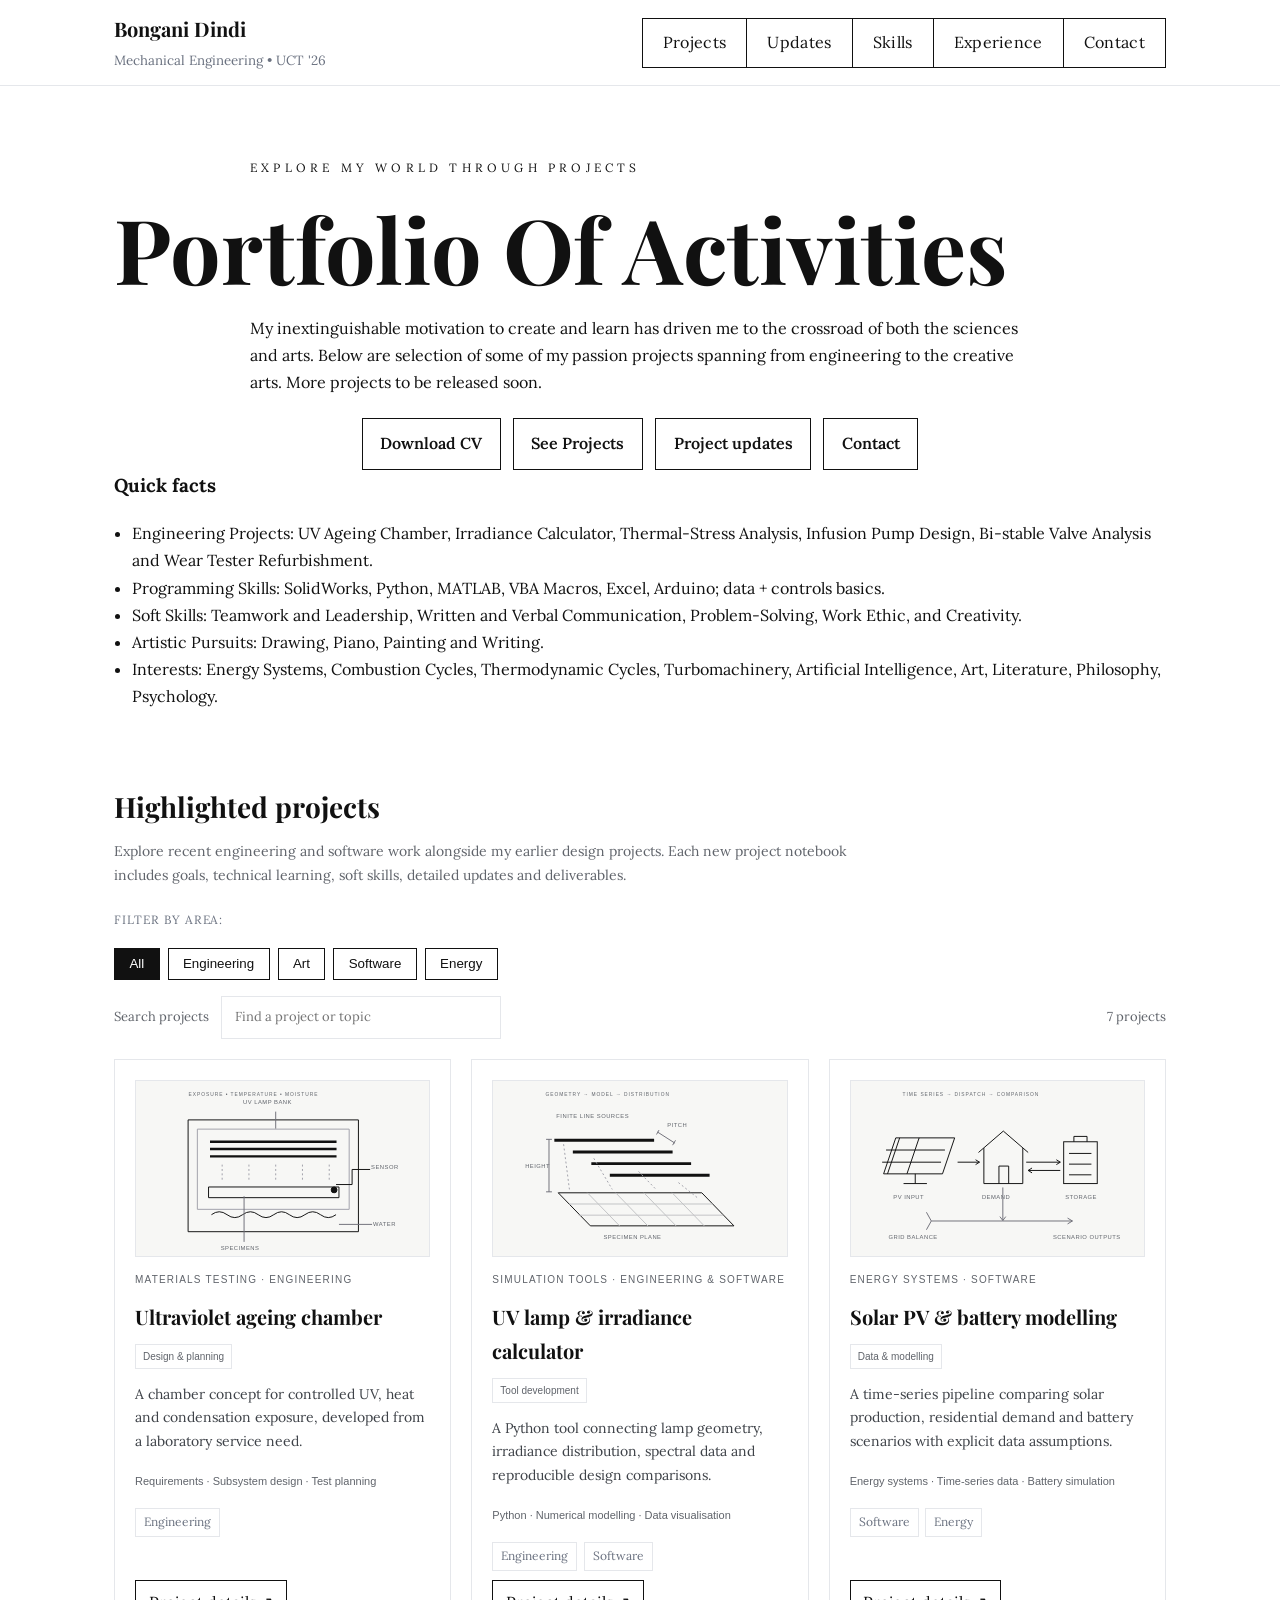
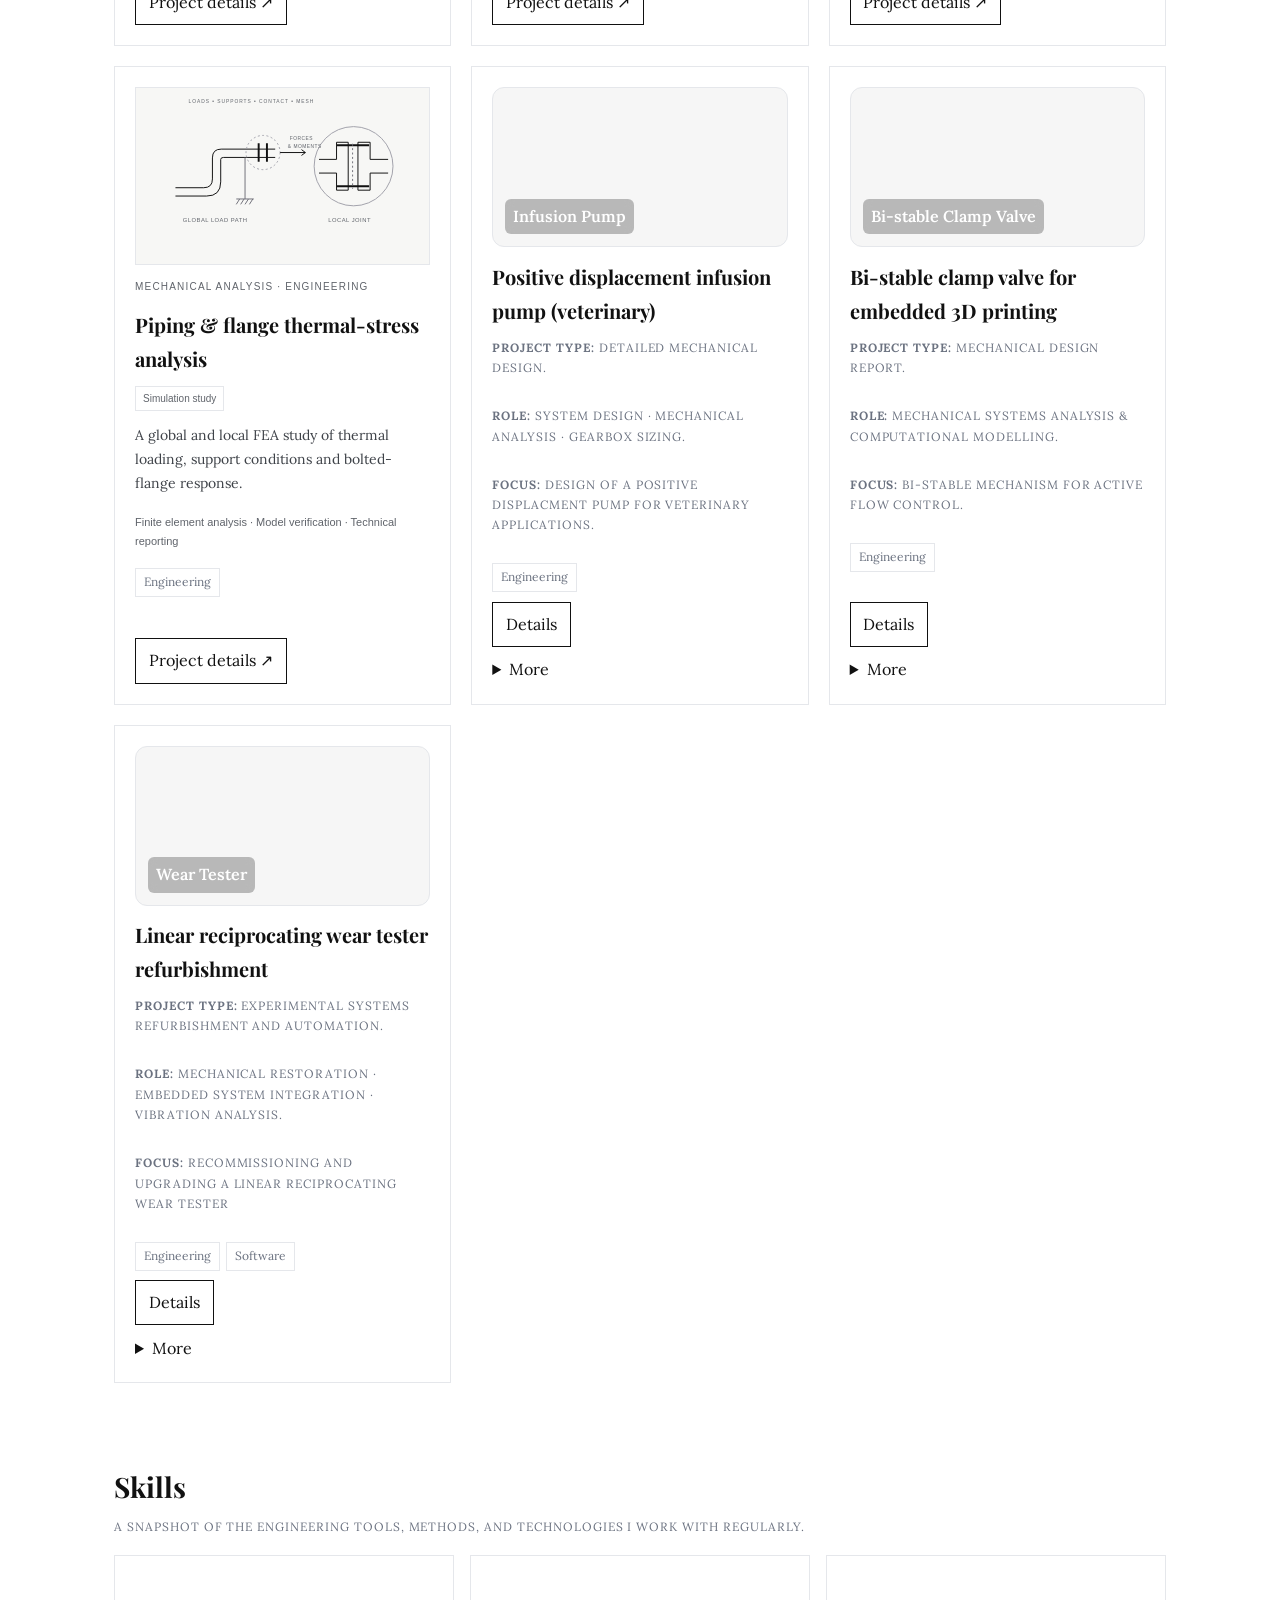
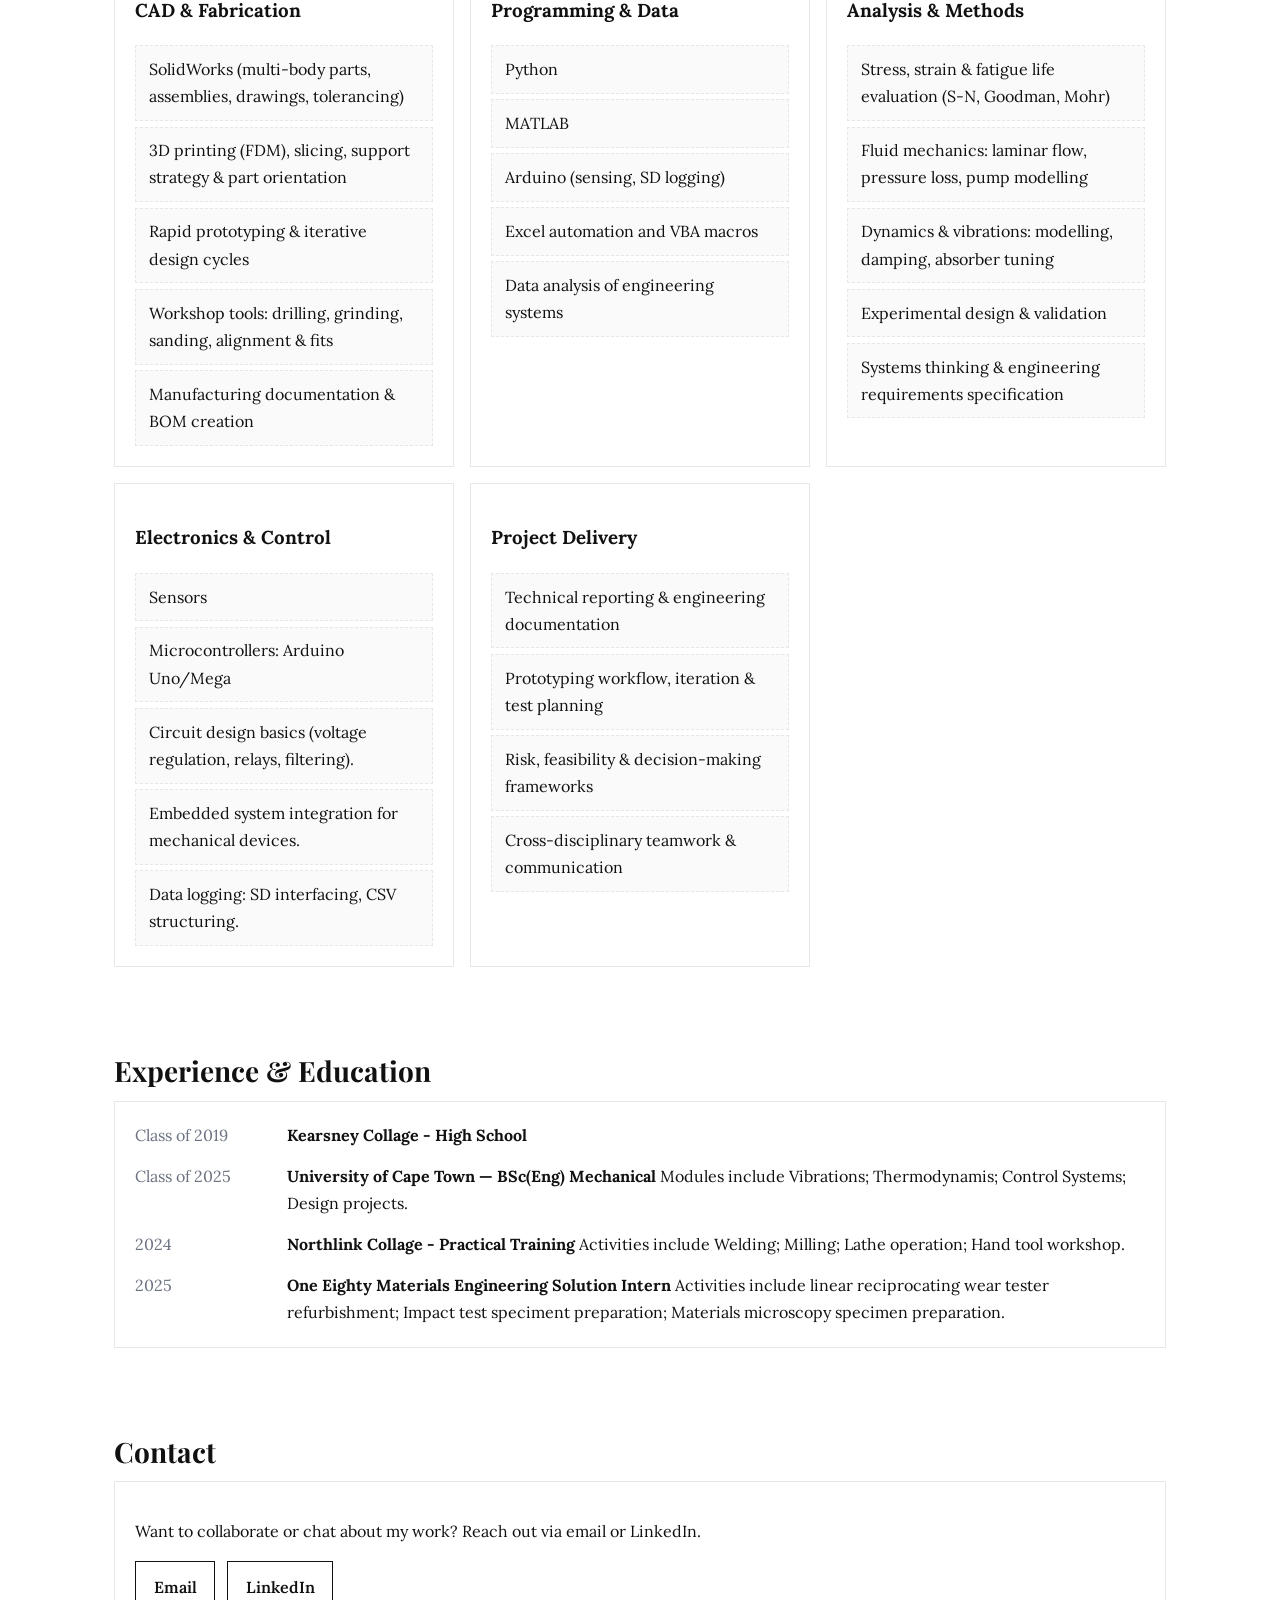
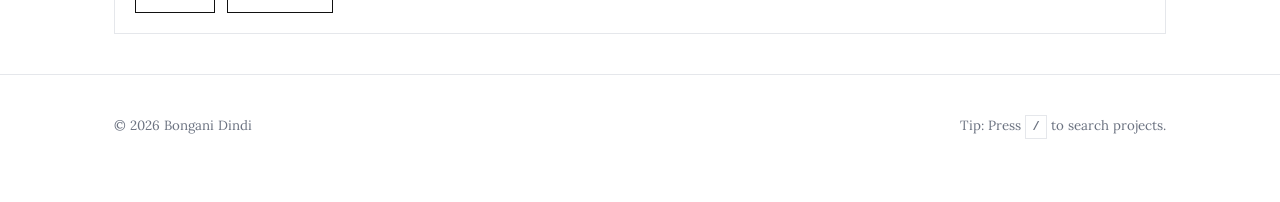
==== index.html @ 7a00494e "Add detailed project notebooks and homepage project cards" ====
<!doctype html>
<html lang="en" class="no-js">
<head>
  <meta charset="utf-8" />
  <meta name="viewport" content="width=device-width, initial-scale=1" />
  <title>Bongani Dindi • Portfolio</title>
  <meta name="description" content="Portfolio of Bongani Dindi – Mechanical Engineering student showcasing projects, skills, and contact details." />
  <meta name="color-scheme" content="light" />
  <meta name="theme-color" content="#ffffff" />
  <link rel="preconnect" href="https://fonts.googleapis.com">
  <link rel="preconnect" href="https://fonts.gstatic.com" crossorigin>
  <link href="https://fonts.googleapis.com/css2?family=Lora:wght@400;600&family=Playfair+Display:wght@600;700&display=swap" rel="stylesheet">
  <style>
    :root{
      --bg:#ffffff; --text:#111111; --muted:#6b7280; --border:#e5e7eb; --accent:#111111;
      --max:1100px; --radius:0; --shadow: none;
    }
    *{box-sizing:border-box}
    html,body{height:100%}
    body{margin:0;background:var(--bg);color:var(--text);font-family: "Lora", Georgia, serif; line-height:1.7}
    img{max-width:100%;height:auto}
    a{color:var(--accent);text-decoration:none}
    a:hover{text-decoration:underline}
    .container{max-width:var(--max);margin:0 auto;padding:0 24px}

    header{position:sticky;top:0;background:#fff;border-bottom:1px solid var(--border);z-index:30}
    nav{display:flex;align-items:center;justify-content:space-between; min-height:72px;gap:20px;flex-wrap:wrap;padding:12px 0}
    .brand{display:flex;align-items:center;gap:.75rem}
    .brand .logo{display:none}
    .brand strong{font-family:"Playfair Display", Georgia, serif; font-weight:700; font-size:20px}
    .brand small{color:var(--muted)}
    .nav-links{display:flex;gap:0;flex-wrap:wrap;border:1px solid var(--text)}
    .nav-links a{padding:.65rem 1.25rem;border-right:1px solid var(--text);color:var(--text);text-transform:none;letter-spacing:.02em}
    .nav-links a:last-child{border-right:none}
    .nav-links a:hover{background:#111;color:#fff;text-decoration:none}
    a:focus-visible{outline:2px solid var(--text);outline-offset:4px}
    @media (max-width:760px){
      header{position:static}
      .nav-links{width:100%;border:none;gap:8px}
      .nav-links a,.nav-links a:last-child{border:1px solid var(--text);padding:.55rem .75rem;font-size:14px;flex:1;text-align:center}
    }

    .hero{padding:72px 0 32px;text-align:left}
    .eyebrow{letter-spacing:.35em;color:var(--muted);text-transform:uppercase;font-size:12px;margin:0 0 16px}
    .hero h1{font-family:"Playfair Display", Georgia, serif; font-weight:700; font-size:clamp(42px,7vw,96px); line-height:1.05; margin:0 0 20px}
    .hero p{max-width:780px;margin:0 auto 22px;color:var(--text)}
    .actions{display:flex;gap:12px;justify-content:center;flex-wrap:wrap;margin-top:8px}
    .btn{display:inline-flex;align-items:center;gap:.5rem;border:1px solid var(--text); background:transparent; padding:.7rem 1.1rem;border-radius:0; font-weight:600}
    .btn:hover{background:#111;color:#fff}


    section{padding:40px 0}
    h2{font-family:"Playfair Display", Georgia, serif; font-size:28px; margin:0 0 6px; font-weight:700}
    .sub{color:var(--muted); margin:0 0 18px; letter-spacing:.08em; text-transform:uppercase; font-size:12px}

    .card{background:#fff; border:1px solid var(--border); border-radius:0; padding:20px}


    .filters{display:flex; gap:8px; flex-wrap:wrap; margin-bottom:16px; justify-content:flex-start}
    .filters button{cursor:pointer;background:transparent;border:1px solid var(--text); color:var(--text); padding:.45rem .9rem; border-radius:0}
    .filters button.active, .filters button:hover{background:#111;color:#fff}


    .projects{display:grid; grid-template-columns: repeat(12, 1fr); gap:20px}
    .project{grid-column: span 4; display:flex; flex-direction:column; gap:.6rem}
    .project .thumb{border:1px solid var(--border); border-radius:0; aspect-ratio:16/10; background:#f6f6f6; display:grid; place-items:center; color:#111; font-weight:700}
    .project h3{margin:.2rem 0 0; font-size:20px; font-family:"Playfair Display", Georgia, serif}
    .tags{display:flex; flex-wrap:wrap; gap:.4rem}
    .tag{font-size:12px; padding:.2rem .5rem; border:1px solid var(--border); color:var(--muted)}
    .links{display:flex; gap:.6rem; margin-top:auto}
    .links a{padding:.5rem .8rem; border:1px solid var(--text); background:transparent}
    .links a:hover{background:#111;color:#fff;text-decoration:none}
    @media (max-width:1100px){ .project{grid-column: span 6} }
    @media (max-width:700px){ .project{grid-column: span 12} }


    .skills{display:grid; grid-template-columns:repeat(12, 1fr); gap:16px}
    .skills .col{grid-column:span 4}
    .skills ul{list-style:none;padding:0;margin:0; display:grid; gap:.35rem}
    .skills li{padding:.6rem .8rem; border:1px dashed var(--border); background:#fafafa}
    @media (max-width:900px){ .skills .col{grid-column:span 12} }

    .timeline{display:grid; gap:14px}
    .titem{display:grid; grid-template-columns:140px 1fr; gap:12px; align-items:start}
    .titem .when{color:var(--muted)}
    @media (max-width:600px){ .titem{grid-template-columns:1fr} }


    footer{padding:40px 0 64px; color:var(--muted); border-top:1px solid var(--border)}
    .socials{display:flex; gap:.75rem; flex-wrap:wrap}
    .kbd{font:600 12px/1 ui-monospace, SFMono-Regular, Menlo, monospace; border:1px solid var(--border); padding:.25rem .4rem}
    /* --- PROJECT CARD HOVER ANIMATIONS --- */

    .card.project {
      transition: transform 0.35s ease, box-shadow 0.35s ease;
      position: relative;
      overflow: hidden;
    }

    /* Lift card on hover */
    .card.project:hover {
      transform: translateY(-6px);
      box-shadow: 0 12px 30px rgba(0,0,0,0.35);
    }

    /* Thumbnail container */
    .card.project .thumb {
      height: 160px;
      border-radius: 12px;
      background-size: cover;
      background-position: center;
      background-repeat: no-repeat;

      position: relative;
      overflow: hidden;

      display: flex;
      align-items: flex-end;
      padding: 0.75rem;
      color: #fff;
      font-weight: 600;
      font-size: 1rem;
      z-index: 1;

      transition: transform 0.4s ease;
    }

    /* Zoom image on hover */
    .card.project:hover .thumb {
      transform: scale(1.06);
    }

    /* Dark overlay for readability */
    .card.project .thumb::before {
      content: "";
      position: absolute;
      inset: 0;
      background: linear-gradient(to bottom, rgba(0,0,0,0.2), rgba(0,0,0,0.55));
      opacity: 0.0;
      transition: opacity 0.35s ease;
      z-index: -1;
    }

    /* Fade overlay on hover */
    .card.project:hover .thumb::before {
      opacity: 1;
    }

    /* Text label with slight hover lift */
    .card.project .thumb span {
      position: relative;
      z-index: 2;
      backdrop-filter: blur(4px);
      background: rgba(0,0,0,0.25);
      padding: 0.25rem 0.5rem;
      border-radius: 6px;
      transition: transform 0.3s ease;
    }

    .card.project:hover .thumb span {
      transform: translateY(-2px);
    }

    /* Link hover animation */
    .card.project .links a {
      transition: color 0.25s ease, opacity 0.25s ease;
    }

    .card.project:hover .links a:hover {
      color: #fff;
      background: var(--text);
      opacity: 1;
    }


    /* The recent project notebooks use lightweight concept diagrams. */
    .card.project .thumb.diagram{padding:0;border-radius:0;display:block;background:#f7f7f5;aspect-ratio:5/3;height:auto}
    .thumb.diagram img{display:block;width:100%;height:100%;object-fit:contain}
    .project-label{font-family:Arial,sans-serif;font-size:10px;letter-spacing:.12em;text-transform:uppercase;color:#60646b;margin:4px 0 0}
    .project-status{align-self:flex-start;font-family:Arial,sans-serif;font-size:10px;border:1px solid var(--border);padding:3px 7px;color:#60646b}
    .card-summary{font-size:14px;margin:4px 0;color:#3e4248}
    .project-topics{font-family:Arial,sans-serif;font-size:11px;color:#60646b;margin:4px 0 8px}
    .projects-intro{max-width:740px;margin:10px 0 22px;color:#60646b;font-size:14px}
    button:focus-visible,.project-search input:focus-visible{outline:2px solid var(--text);outline-offset:4px}
    .project-search{display:flex;align-items:center;gap:12px;flex-wrap:wrap;font-size:13px;color:#60646b;margin:0 0 20px}
    .project-search input{padding:.6rem .8rem;border:1px solid var(--border);border-radius:0;background:#fff;color:var(--text);font:inherit;max-width:100%;width:280px}
    .project-search p{margin:0 0 0 auto}
    .project-empty{border:1px solid var(--border);padding:24px;color:#60646b;background:#f7f7f5}
    [hidden]{display:none!important}
    @media(prefers-reduced-motion:reduce){.card.project,.card.project .thumb,.card.project .thumb span{transition:none}.card.project:hover,.card.project:hover .thumb,.card.project:hover .thumb span{transform:none}}
  </style>
</head>
<body>
  <header>
    <div class="container">
      <nav aria-label="Main navigation">
        <div class="brand">
          <div class="logo" aria-hidden="true">BD</div>
          <div>
            <strong>Bongani Dindi</strong><br>
            <small>Mechanical Engineering • UCT '26</small>
          </div>
        </div>
        <div class="nav-links">
          <a class="chip" href="#projects">Projects</a>
          <a class="chip" href="updates.html">Updates</a>
          <a class="chip" href="#skills">Skills</a>
          <a class="chip" href="#experience">Experience</a>
          <a class="chip" href="#contact">Contact</a>
        </div>
      </nav>
    </div>
  </header>

  <main class="container">
    <section class="hero">
      <p class="eyebrow">Explore my world through projects</p>
      <h1>Portfolio Of Activities</h1>
      <p>My inextinguishable motivation to create and learn has driven me to the crossroad of both the sciences and arts. Below are selection of some of my passion projects spanning from engineering to the creative arts. More projects to be released soon.</p>
      <div class="actions">
        <a class="btn" href="BONGANI_DINDI_CV.pdf" download>Download CV</a>
        <a class="btn" href="#projects">See Projects</a>
        <a class="btn" href="updates.html">Project updates</a>
        <a class="btn" href="mailto:bongani14d@gmail.com">Contact</a>
      </div>
      <div class="hero-card">
        <h3 style="margin-top:0">Quick facts</h3>
        <ul style="margin:0; padding-left:1.1rem">
          <li>Engineering Projects: UV Ageing Chamber, Irradiance Calculator, Thermal-Stress Analysis, Infusion Pump Design, Bi-stable Valve Analysis and Wear Tester Refurbishment.</li>
          <li>Programming Skills: SolidWorks, Python, MATLAB, VBA Macros, Excel, Arduino; data + controls basics.</li>
          <li>Soft Skills: Teamwork and Leadership, Written and Verbal Communication, Problem-Solving, Work Ethic, and Creativity.</li>
          <li>Artistic Pursuits: Drawing, Piano, Painting and Writing.</li>
          <li>Interests: Energy Systems, Combustion Cycles, Thermodynamic Cycles, Turbomachinery, 
              Artificial Intelligence, Art, Literature, Philosophy, Psychology.</li>
        </ul>
      </div>
    </section>

    <section id="projects">
      <h2>Highlighted projects</h2>
      <p class="projects-intro">Explore recent engineering and software work alongside my earlier design projects. Each new project notebook includes goals, technical learning, soft skills, detailed updates and deliverables.</p>
      <p class="sub">Filter by area:</p>
      <div class="filters" id="filters" role="group" aria-label="Project filters" hidden>
        <button type="button" class="active" data-filter="all" aria-pressed="true" aria-controls="projectGrid">All</button>
        <button type="button" data-filter="engineering" aria-pressed="false" aria-controls="projectGrid">Engineering</button>
        <button type="button" data-filter="art" aria-pressed="false" aria-controls="projectGrid">Art</button>
        <button type="button" data-filter="software" aria-pressed="false" aria-controls="projectGrid">Software</button>
        <button type="button" data-filter="energy" aria-pressed="false" aria-controls="projectGrid">Energy</button>
      </div>
      <div class="project-search" id="project-tools" hidden>
        <label for="project-search">Search projects</label><input type="search" id="project-search" placeholder="Find a project or topic" aria-controls="projectGrid" autocomplete="off">
        <p id="project-count" role="status" aria-live="polite" aria-atomic="true">7 projects</p>
      </div>
      <div class="projects" id="projectGrid">
        <article class="card project" data-tags="engineering" aria-labelledby="uv_chamber-card-title">
          <div class="thumb diagram"><img src="images/uv_chamber.svg" width="600" height="360" alt="" loading="lazy"></div>
          <p class="project-label">Materials testing · Engineering</p>
          <h3 id="uv_chamber-card-title">Ultraviolet ageing chamber</h3>
          <span class="project-status">Design &amp; planning</span>
          <p class="card-summary">A chamber concept for controlled UV, heat and condensation exposure, developed from a laboratory service need.</p>
          <p class="project-topics">Requirements · Subsystem design · Test planning</p>
          <div class="tags"><span class="tag">Engineering</span></div>
          <div class="links"><a href="projects/uv_chamber.html" aria-label="Read the UV ageing chamber project notebook">Project details ↗</a></div>
        </article>
        <article class="card project" data-tags="engineering software" aria-labelledby="irradiance_calculator-card-title">
          <div class="thumb diagram"><img src="images/irradiance_calculator.svg" width="600" height="360" alt="" loading="lazy"></div>
          <p class="project-label">Simulation tools · Engineering &amp; software</p>
          <h3 id="irradiance_calculator-card-title">UV lamp &amp; irradiance calculator</h3>
          <span class="project-status">Tool development</span>
          <p class="card-summary">A Python tool connecting lamp geometry, irradiance distribution, spectral data and reproducible design comparisons.</p>
          <p class="project-topics">Python · Numerical modelling · Data visualisation</p>
          <div class="tags"><span class="tag">Engineering</span><span class="tag">Software</span></div>
          <div class="links"><a href="projects/irradiance_calculator.html" aria-label="Read the Irradiance calculator project notebook">Project details ↗</a></div>
        </article>
        <article class="card project" data-tags="software energy" aria-labelledby="solar_battery-card-title">
          <div class="thumb diagram"><img src="images/solar_battery.svg" width="600" height="360" alt="" loading="lazy"></div>
          <p class="project-label">Energy systems · Software</p>
          <h3 id="solar_battery-card-title">Solar PV &amp; battery modelling</h3>
          <span class="project-status">Data &amp; modelling</span>
          <p class="card-summary">A time-series pipeline comparing solar production, residential demand and battery scenarios with explicit data assumptions.</p>
          <p class="project-topics">Energy systems · Time-series data · Battery simulation</p>
          <div class="tags"><span class="tag">Software</span><span class="tag">Energy</span></div>
          <div class="links"><a href="projects/solar_battery.html" aria-label="Read the Solar &amp; battery modelling project notebook">Project details ↗</a></div>
        </article>
        <article class="card project" data-tags="engineering" aria-labelledby="thermal_stress-card-title">
          <div class="thumb diagram"><img src="images/thermal_stress.svg" width="600" height="360" alt="" loading="lazy"></div>
          <p class="project-label">Mechanical analysis · Engineering</p>
          <h3 id="thermal_stress-card-title">Piping &amp; flange thermal-stress analysis</h3>
          <span class="project-status">Simulation study</span>
          <p class="card-summary">A global and local FEA study of thermal loading, support conditions and bolted-flange response.</p>
          <p class="project-topics">Finite element analysis · Model verification · Technical reporting</p>
          <div class="tags"><span class="tag">Engineering</span></div>
          <div class="links"><a href="projects/thermal_stress.html" aria-label="Read the Thermal-stress analysis project notebook">Project details ↗</a></div>
        </article>


        <article class="card project" data-tags="engineering" aria-labelledby="p4-title">
          <div class="thumb" style="background-image: url('images/infusion_pump_thumb.tiff');">
            <span>Infusion Pump</span>
          </div>
          <h3 id="p4-title">Positive displacement infusion pump (veterinary)</h3>
          <p class="sub"><strong>Project Type:</strong> Detailed Mechanical Design.</p>
          <p class="sub"><strong>Role:</strong> System Design · Mechanical Analysis · Gearbox Sizing.</p>
          <p class="sub"><strong>Focus:</strong> Design of a Positive Displacment Pump for Veterinary Applications.</p>
          <div class="tags"><span class="tag">Engineering</span></div>
          <div class="links">
            <a href="projects/infusion_pump.html" class="open-details" data-target="p4-details">Details</a>
            <!-- <a href="reports/infusion_pump_repot.pdf">Report</a> -->
          </div>
          <details id="p4-details"><summary>More</summary>
              <p>This project focused on the design and analysis of a rotary peristaltic positive displacement pump intended for veterinary medical applications. 
                The pump was developed to accurately dispense or infuse fluids while maintaining sterility, reliability, and ease of use for veterinarians.
              </p>
          </details>
        </article>

        <article class="card project" data-tags="engineering" aria-labelledby="p5-title">
          <div class="thumb" style="background-image: url('images/bi_stable_valve_thumb.tiff');">
            <span>Bi-stable Clamp Valve</span>
          </div>          
          <h3 id="p5-title">Bi‑stable clamp valve for embedded 3D printing</h3>
          <p class="sub"><strong>Project Type:</strong> Mechanical Design Report.</p>
          <p class="sub"><strong>Role:</strong> Mechanical Systems Analysis & Computational Modelling.</p>
          <p class="sub"><strong>Focus:</strong> Bi-Stable Mechanism for Active Flow Control.</p>
          <div class="tags"><span class="tag">Engineering</span></div>
          <div class="links">
            <a href="projects/bi_stable_valve.html" class="open-details" data-target="p4-details">Details</a>
            <!-- <a href="reports/bi_stable_valve_report.pdf">Report</a> -->
            <!-- <a href="#">Poster</a> -->
          </div>
          <details id="p5-details"><summary>More</summary>
            <p>This project investigated the design and analysis of a bi-stable clamp valve for precise, energy-efficient flow control in a next-generation embedded 3D printer.</p>
          </details>
        </article>

        <article class="card project" data-tags="engineering software" aria-labelledby="p6-title">
          <div class="thumb" style="background-image: url('images/wear_tester_thumb.tiff');">
            <span>Wear Tester</span>
          </div>
          <h3 id="p6-title">Linear reciprocating wear tester refurbishment</h3>
          <p class="sub"><strong>Project Type:</strong> Experimental Systems Refurbishment and Automation.</p>
          <p class="sub"><strong>Role:</strong> Mechanical Restoration · Embedded System Integration · Vibration Analysis.</p>
          <p class="sub"><strong>Focus:</strong> Recommissioning and upgrading a linear reciprocating wear tester</p>
          <div class="tags"><span class="tag">Engineering</span><span class="tag">Software</span></div>
          <div class="links">
            <a href="projects/wear_tester.html" class="open-details" data-target="p6-details">Details</a>
          </div>
          <details id="p6-details"><summary>More</summary>
            <p>There were wear tester units that have experienced mechanical degradation and operate on an old electronic system. These systems required refurbishment so that they could be operated and produce reliable results. 
              The refurbishment aims to repair and replace failed mechanical components, update the electronic motor and sensor control system and reduce the excessive vibration response of the system.</p>
          </details>
        </article>
      </div>
      <p id="project-empty" class="project-empty" hidden>No matching projects. Try another topic or choose All and clear the search.</p>
    </section>

    <section id="skills">
      <h2>Skills</h2>
      <p class="sub">A snapshot of the engineering tools, methods, and technologies I work with regularly.</p>
    
      <div class="skills">
        
        <!-- CAD & Fabrication -->
        <div class="col card">
          <h3>CAD & Fabrication</h3>
          <ul>
            <li>SolidWorks (multi-body parts, assemblies, drawings, tolerancing)</li>
            <li>3D printing (FDM), slicing, support strategy & part orientation</li>
            <li>Rapid prototyping & iterative design cycles</li>
            <li>Workshop tools: drilling, grinding, sanding, alignment & fits</li>
            <li>Manufacturing documentation & BOM creation</li>
          </ul>
        </div>
    
        <!-- Programming & Data -->
        <div class="col card">
          <h3>Programming & Data</h3>
          <ul>
            <li>Python</li>
            <li>MATLAB</li>
            <li>Arduino (sensing, SD logging)</li>
            <li>Excel automation and VBA macros</li>
            <li>Data analysis of engineering systems</li>
          </ul>
        </div>
    
        <!-- Analysis & Methods -->
        <div class="col card">
          <h3>Analysis & Methods</h3>
          <ul>
            <li>Stress, strain & fatigue life evaluation (S-N, Goodman, Mohr)</li>
            <li>Fluid mechanics: laminar flow, pressure loss, pump modelling</li>
            <li>Dynamics & vibrations: modelling, damping, absorber tuning</li>
            <li>Experimental design & validation</li>
            <li>Systems thinking & engineering requirements specification</li>
          </ul>
        </div>
    
        <!-- Electronics & Control -->
        <div class="col card">
          <h3>Electronics & Control</h3>
          <ul>
            <li>Sensors</li>
            <li>Microcontrollers: Arduino Uno/Mega</li>
            <li>Circuit design basics (voltage regulation, relays, filtering).</li>
            <li>Embedded system integration for mechanical devices.</li>
            <li>Data logging: SD interfacing, CSV structuring.</li>
          </ul>
        </div>
    
        <!-- Project Delivery -->
        <div class="col card">
          <h3>Project Delivery</h3>
          <ul>
            <li>Technical reporting & engineering documentation</li>
            <li>Prototyping workflow, iteration & test planning</li>
            <li>Risk, feasibility & decision-making frameworks</li>
            <li>Cross-disciplinary teamwork & communication</li>
          </ul>
        </div>
    
      </div>
    </section>

    <section id="experience">
      <h2>Experience & Education</h2>
      <div class="card timeline">
        <div class="titem">
          <div class="when">Class of 2019</div>
          <div><strong>Kearsney Collage - High School</strong></div>
        </div>
        <div class="titem">
          <div class="when">Class of 2025</div>
          <div><strong>University of Cape Town — BSc(Eng) Mechanical</strong> Modules include Vibrations; Thermodynamis; Control Systems; Design projects.</div>
        </div>
        <div class="titem">
          <div class="when">2024</div>
          <div><strong> Northlink Collage - Practical Training </strong> Activities include Welding; Milling; Lathe operation; Hand tool workshop.</div>
        </div>
        <div class="titem">
          <div class="when">2025</div>
          <div><strong> One Eighty Materials Engineering Solution Intern </strong> Activities include linear reciprocating wear tester refurbishment; Impact test speciment preparation; Materials microscopy specimen preparation.</div>
        </div>
      </div>
    </section>

    <section id="contact">
      <h2>Contact</h2>
      <div class="card">
        <p>Want to collaborate or chat about my work? Reach out via email or LinkedIn.</p>
        <div class="socials">
          <a class="btn" href="mailto:bongani14d@gmail.com">Email</a>
          <a class="btn" href="https://www.linkedin.com/in/bongani-dindi14"
            target="_blank"
            rel="noopener noreferrer">
            LinkedIn
          </a>
        </div>
      </div>
    </section>
  </main>

  <footer>
    <div class="container">
      <div style="display:flex; justify-content:space-between; gap:1rem; align-items:center; flex-wrap:wrap">
        <small>© <span id="year"></span> Bongani Dindi</small>
        <small>Tip: Press <span class="kbd">/</span> to search projects.</small>
      </div>
    </div>
  </footer>

  <script>
    (() => {
      document.documentElement.classList.remove('no-js');
      document.getElementById('year').textContent = new Date().getFullYear();
      const buttons = [...document.querySelectorAll('#filters button')];
      const cards = [...document.querySelectorAll('#projectGrid .project')];
      const search = document.getElementById('project-search');
      const count = document.getElementById('project-count');
      const empty = document.getElementById('project-empty');
      const normalize = value => value.normalize('NFKD').replace(/[\u0300-\u036f]/g, '').toLowerCase();
      const searchable = new Map(cards.map(card => [card, normalize(card.textContent)]));
      let activeFilter = 'all';
      function applyFilters() {
        const words = normalize(search.value.trim()).split(/\s+/).filter(Boolean);
        let visible = 0;
        cards.forEach(card => {
          const categoryMatches = activeFilter === 'all' || card.dataset.tags.split(/\s+/).includes(activeFilter);
          const textMatches = words.every(word => searchable.get(card).includes(word));
          card.hidden = !(categoryMatches && textMatches);
          if (!card.hidden) visible += 1;
        });
        buttons.forEach(button => {
          const active = button.dataset.filter === activeFilter;
          button.classList.toggle('active', active);
          button.setAttribute('aria-pressed', String(active));
        });
        count.textContent = visible === cards.length ? `${visible} projects` : `${visible} of ${cards.length} projects`;
        empty.hidden = visible !== 0;
      }
      buttons.forEach(button => button.addEventListener('click', () => {
        activeFilter = button.dataset.filter;
        applyFilters();
      }));
      search.addEventListener('input', applyFilters);
      document.addEventListener('keydown', event => {
        const target = event.target;
        const editing = target && (target.matches('input, textarea, select') || target.isContentEditable);
        if (event.key === '/' && !editing && !event.ctrlKey && !event.metaKey && !event.altKey) {
          event.preventDefault();
          search.focus();
          search.select();
          search.scrollIntoView({block:'center'});
        }
      });
      document.getElementById('filters').hidden = false;
      document.getElementById('project-tools').hidden = false;
      applyFilters();
    })();
  </script>
</body>
</html>
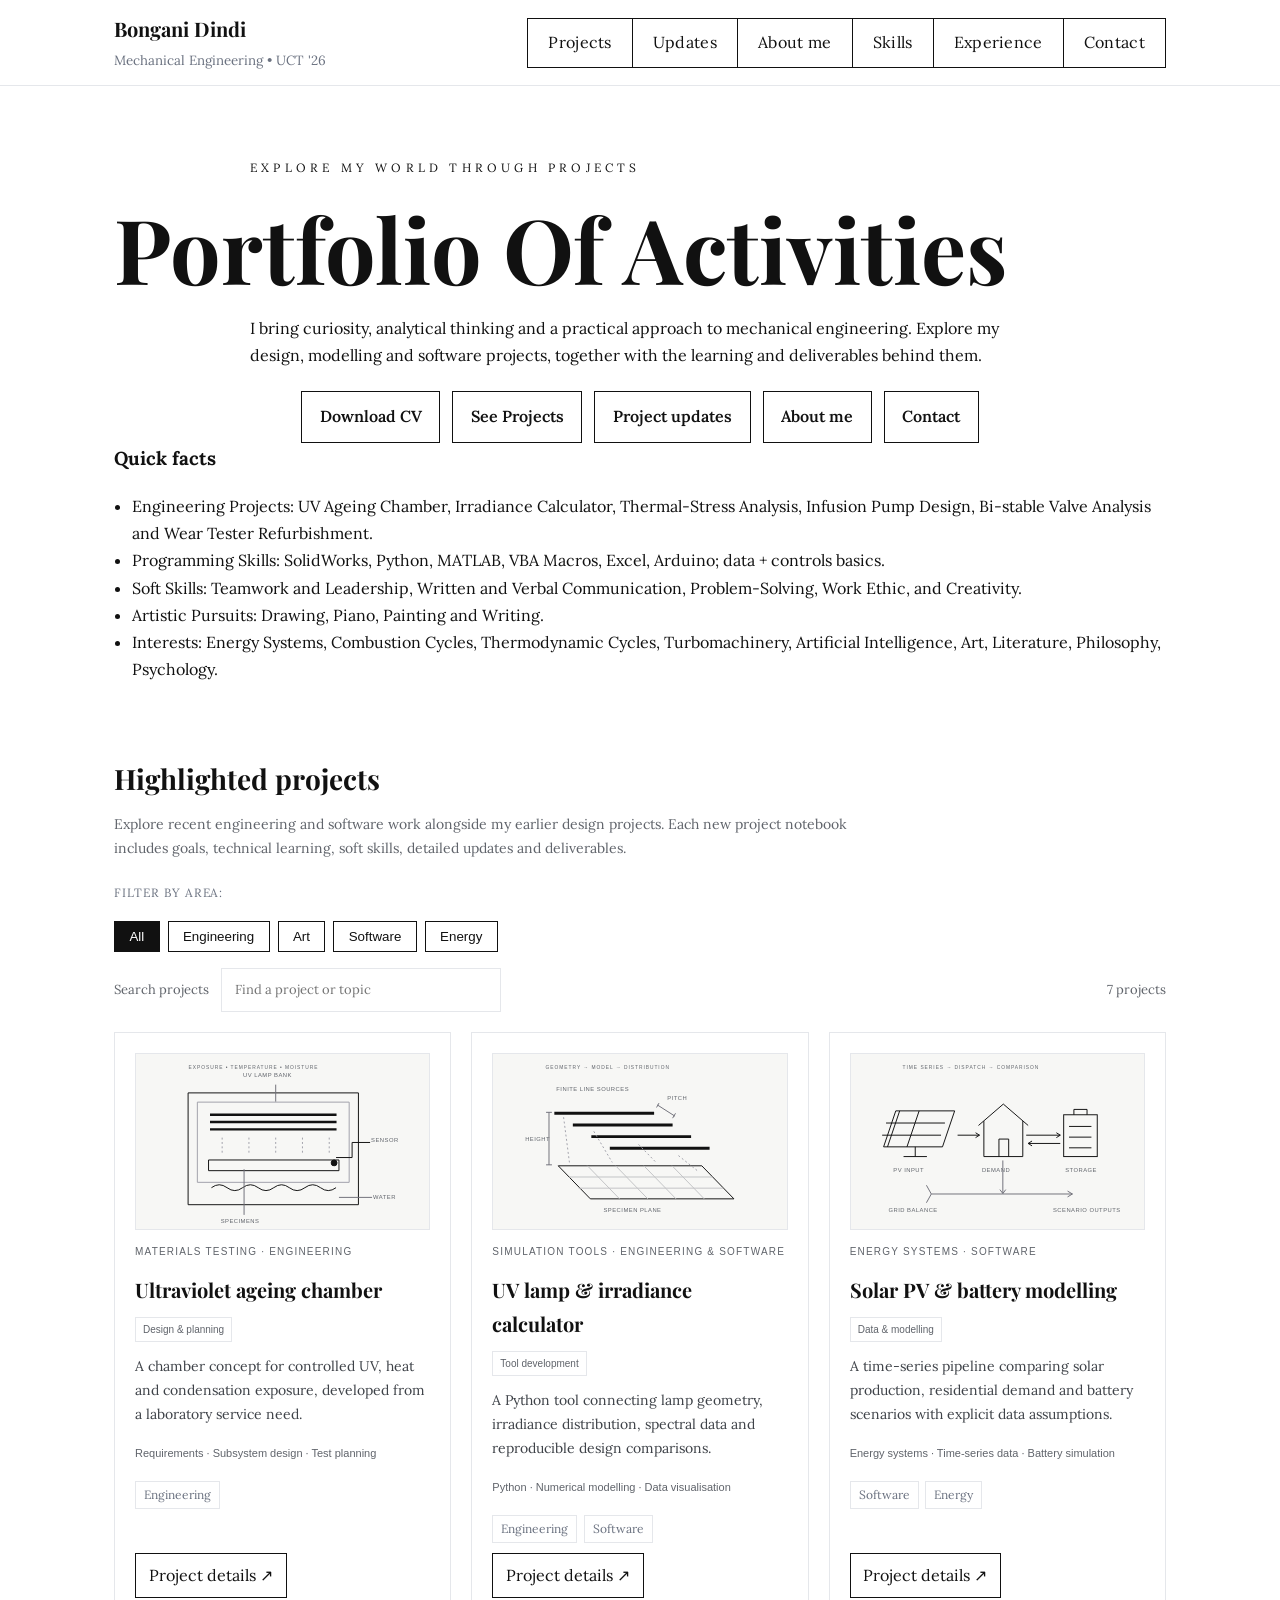
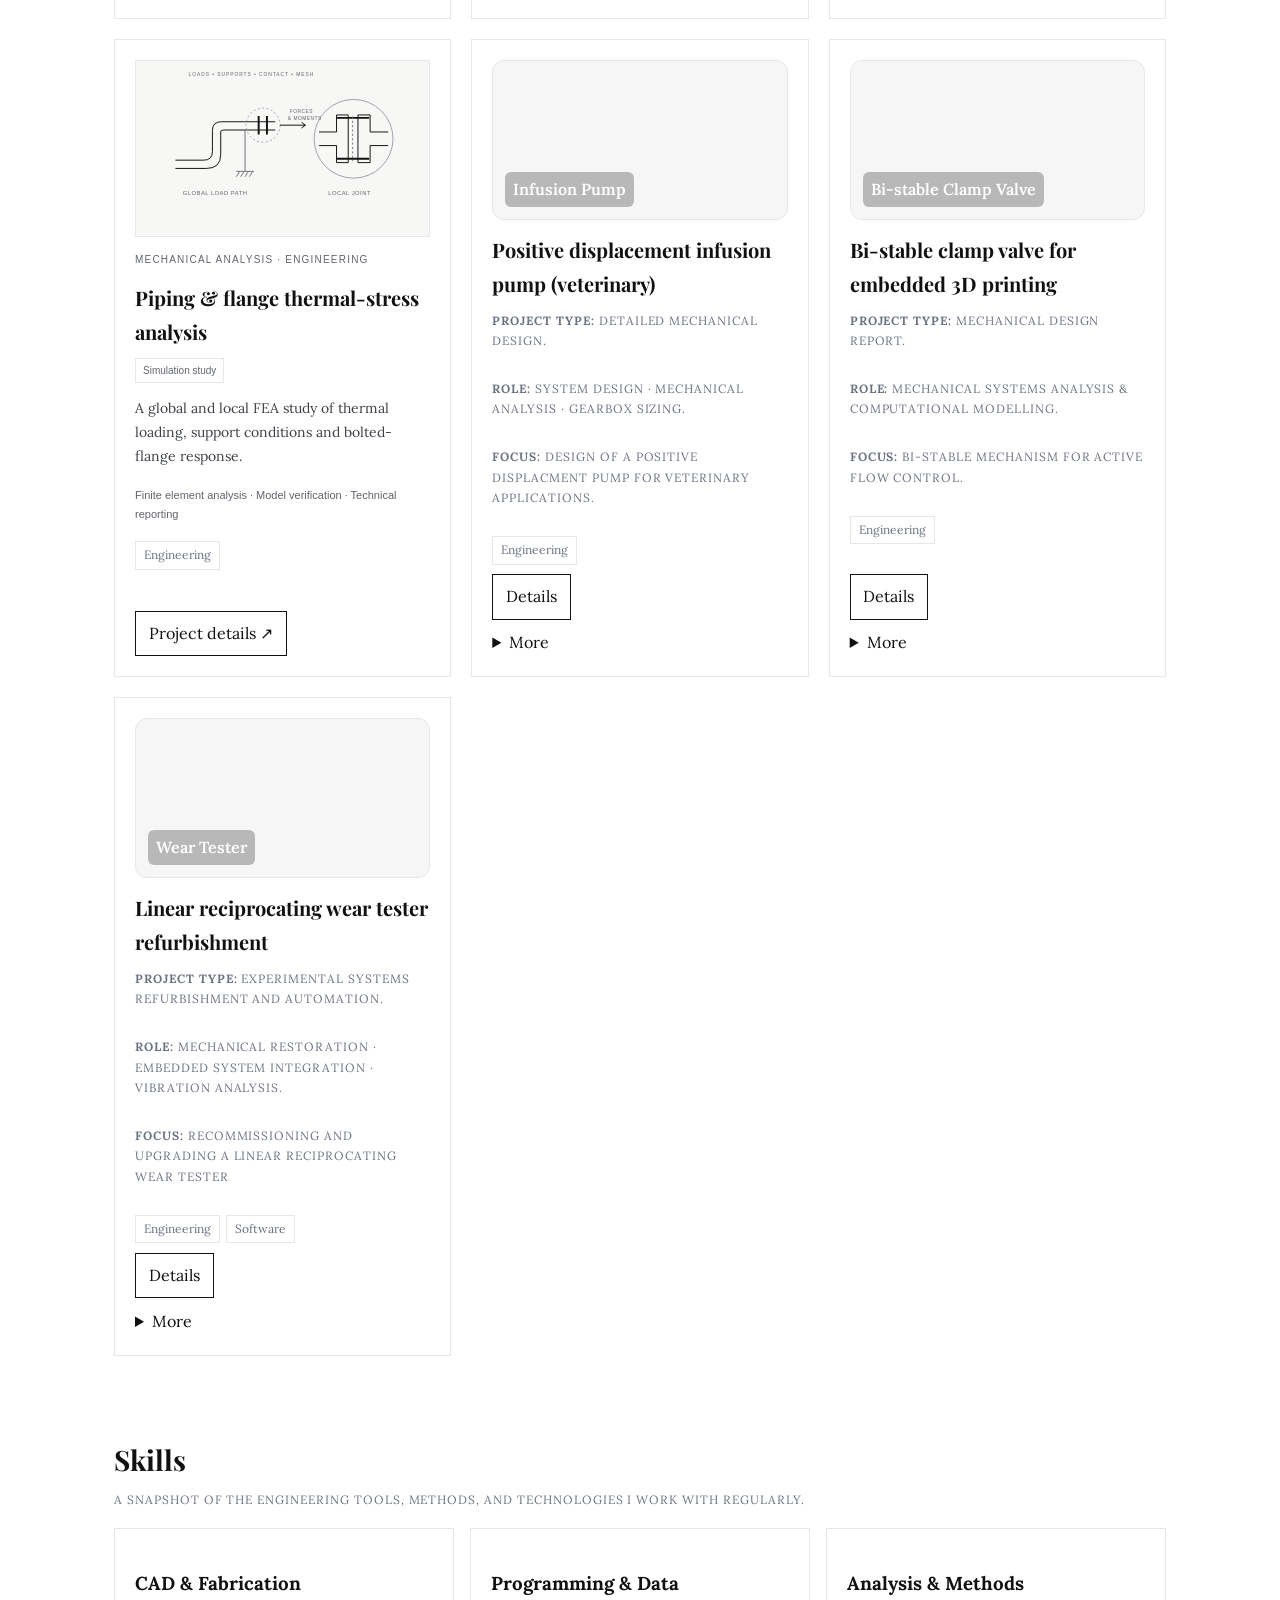
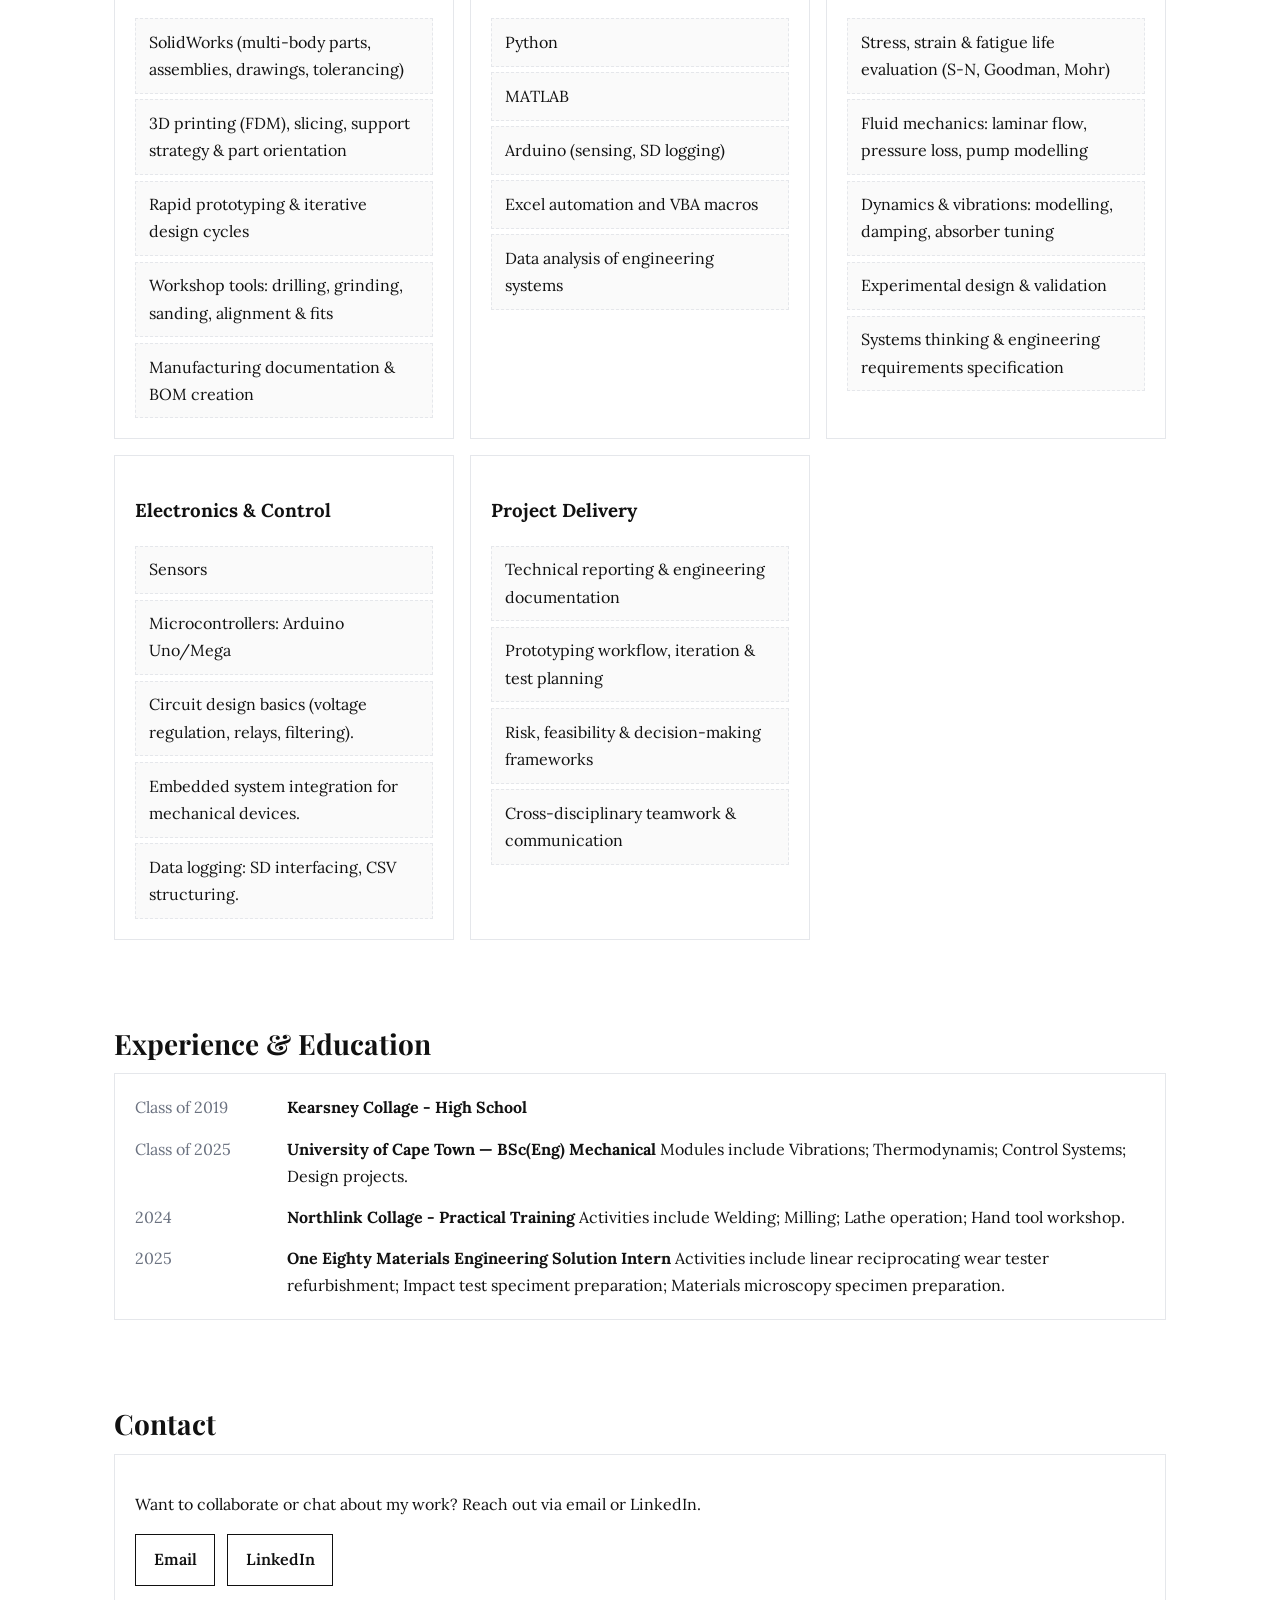
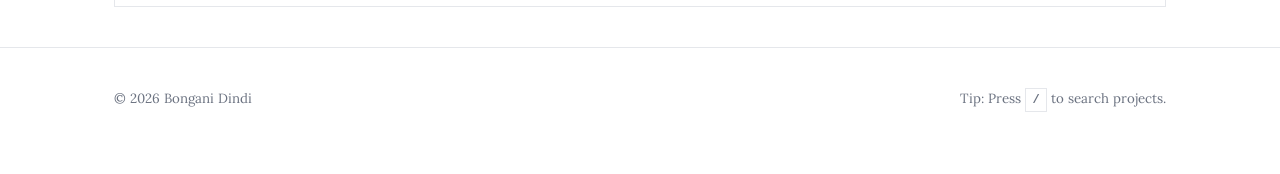
==== commit 0157711a: "Add first-person About me page and website navigation" ====
--- a/index.html
+++ b/index.html
@@ -5,7 +5,7 @@
   <meta charset="utf-8" />
   <meta name="viewport" content="width=device-width, initial-scale=1" />
   <title>Bongani Dindi • Portfolio</title>
-  <meta name="description" content="Portfolio of Bongani Dindi – Mechanical Engineering student showcasing projects, skills, and contact details." />
+  <meta name="description" content="Portfolio of Bongani Dindi – Mechanical engineering, design and software projects, skills, and professional background." />
   <meta name="color-scheme" content="light" />
   <meta name="theme-color" content="#ffffff" />
   <link rel="preconnect" href="https://fonts.googleapis.com">
@@ -35,6 +35,7 @@
     .nav-links a:last-child{border-right:none}
     .nav-links a:hover{background:#111;color:#fff;text-decoration:none}
     a:focus-visible{outline:2px solid var(--text);outline-offset:4px}
+    @media (max-width:900px){header{position:static}}
     @media (max-width:760px){
       header{position:static}
       .nav-links{width:100%;border:none;gap:8px}
@@ -205,6 +206,7 @@
         <div class="nav-links">
           <a class="chip" href="#projects">Projects</a>
           <a class="chip" href="updates.html">Updates</a>
+          <a class="chip" href="about.html">About me</a>
           <a class="chip" href="#skills">Skills</a>
           <a class="chip" href="#experience">Experience</a>
           <a class="chip" href="#contact">Contact</a>
@@ -217,11 +219,12 @@
     <section class="hero">
       <p class="eyebrow">Explore my world through projects</p>
       <h1>Portfolio Of Activities</h1>
-      <p>My inextinguishable motivation to create and learn has driven me to the crossroad of both the sciences and arts. Below are selection of some of my passion projects spanning from engineering to the creative arts. More projects to be released soon.</p>
+      <p>I bring curiosity, analytical thinking and a practical approach to mechanical engineering. Explore my design, modelling and software projects, together with the learning and deliverables behind them.</p>
       <div class="actions">
         <a class="btn" href="BONGANI_DINDI_CV.pdf" download>Download CV</a>
         <a class="btn" href="#projects">See Projects</a>
         <a class="btn" href="updates.html">Project updates</a>
+        <a class="btn" href="about.html">About me</a>
         <a class="btn" href="mailto:bongani14d@gmail.com">Contact</a>
       </div>
       <div class="hero-card">
@@ -521,3 +524,4 @@
   </script>
 </body>
 </html>
+
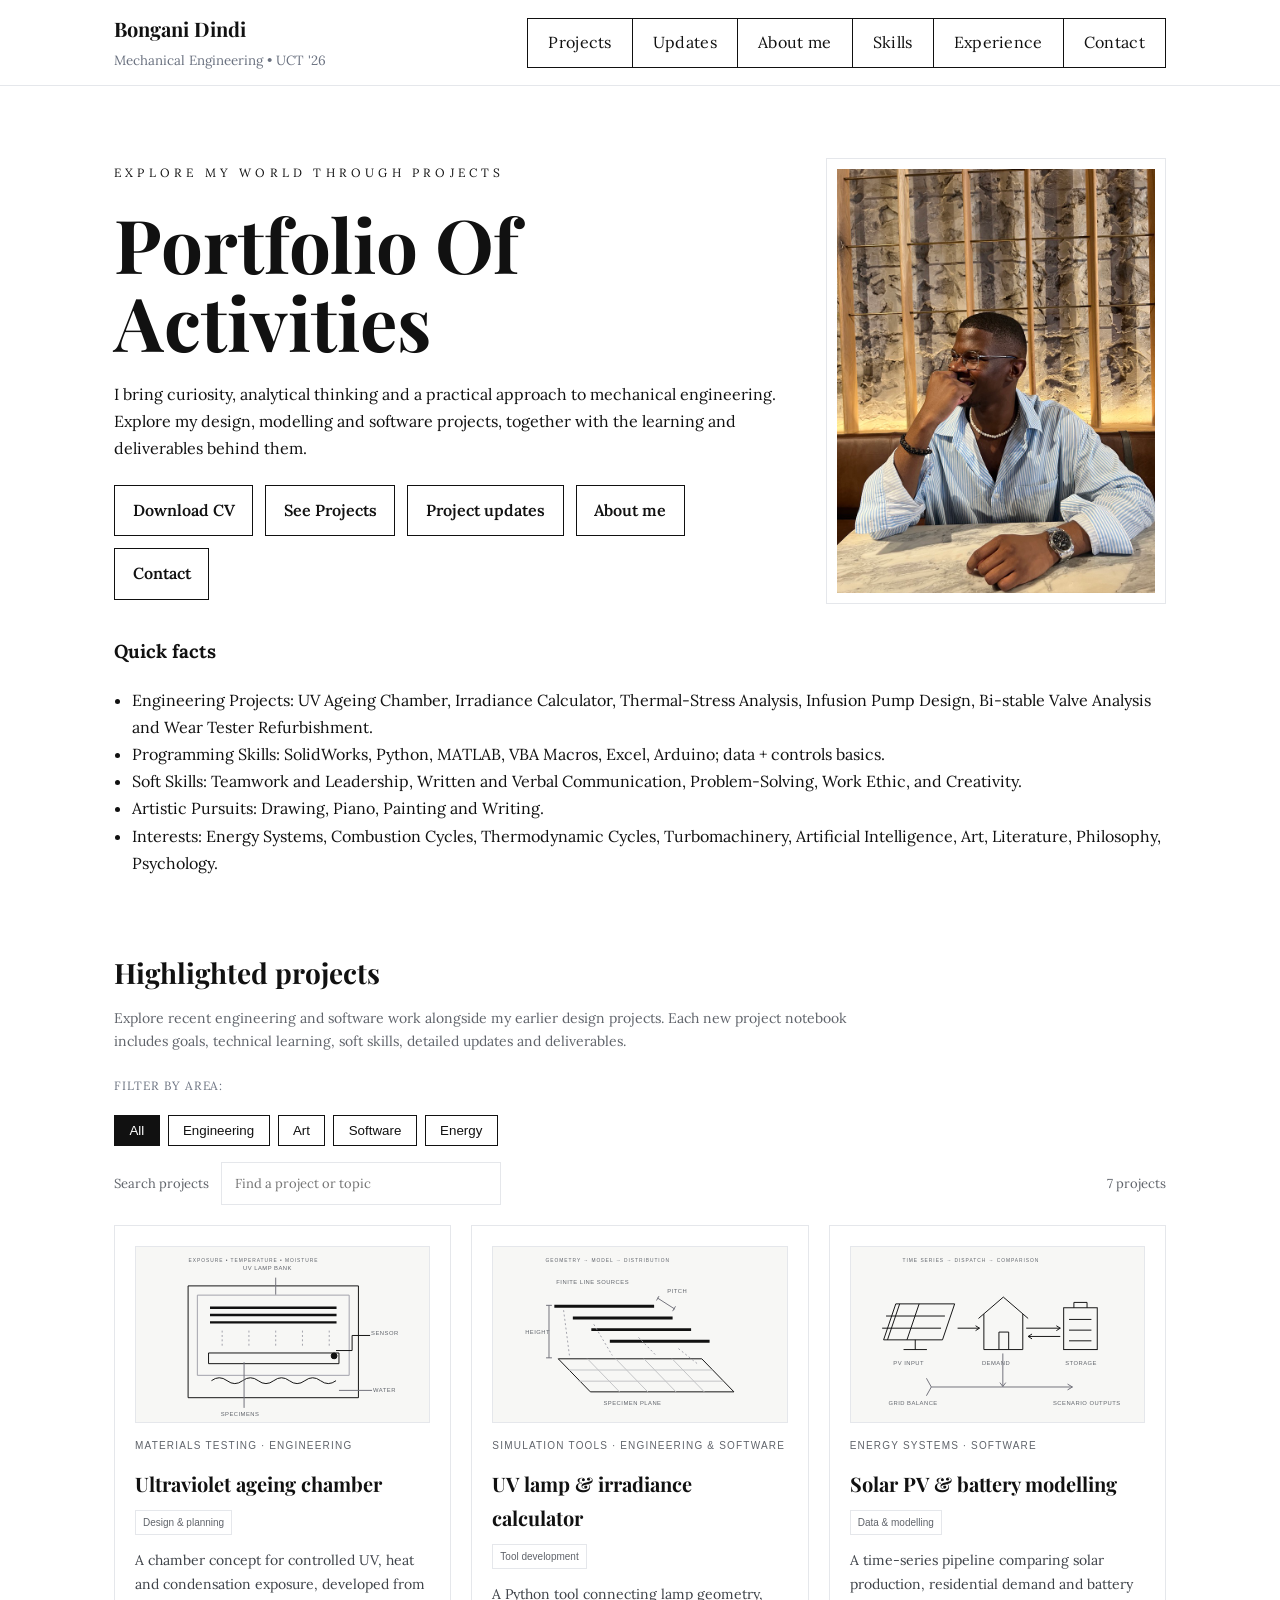
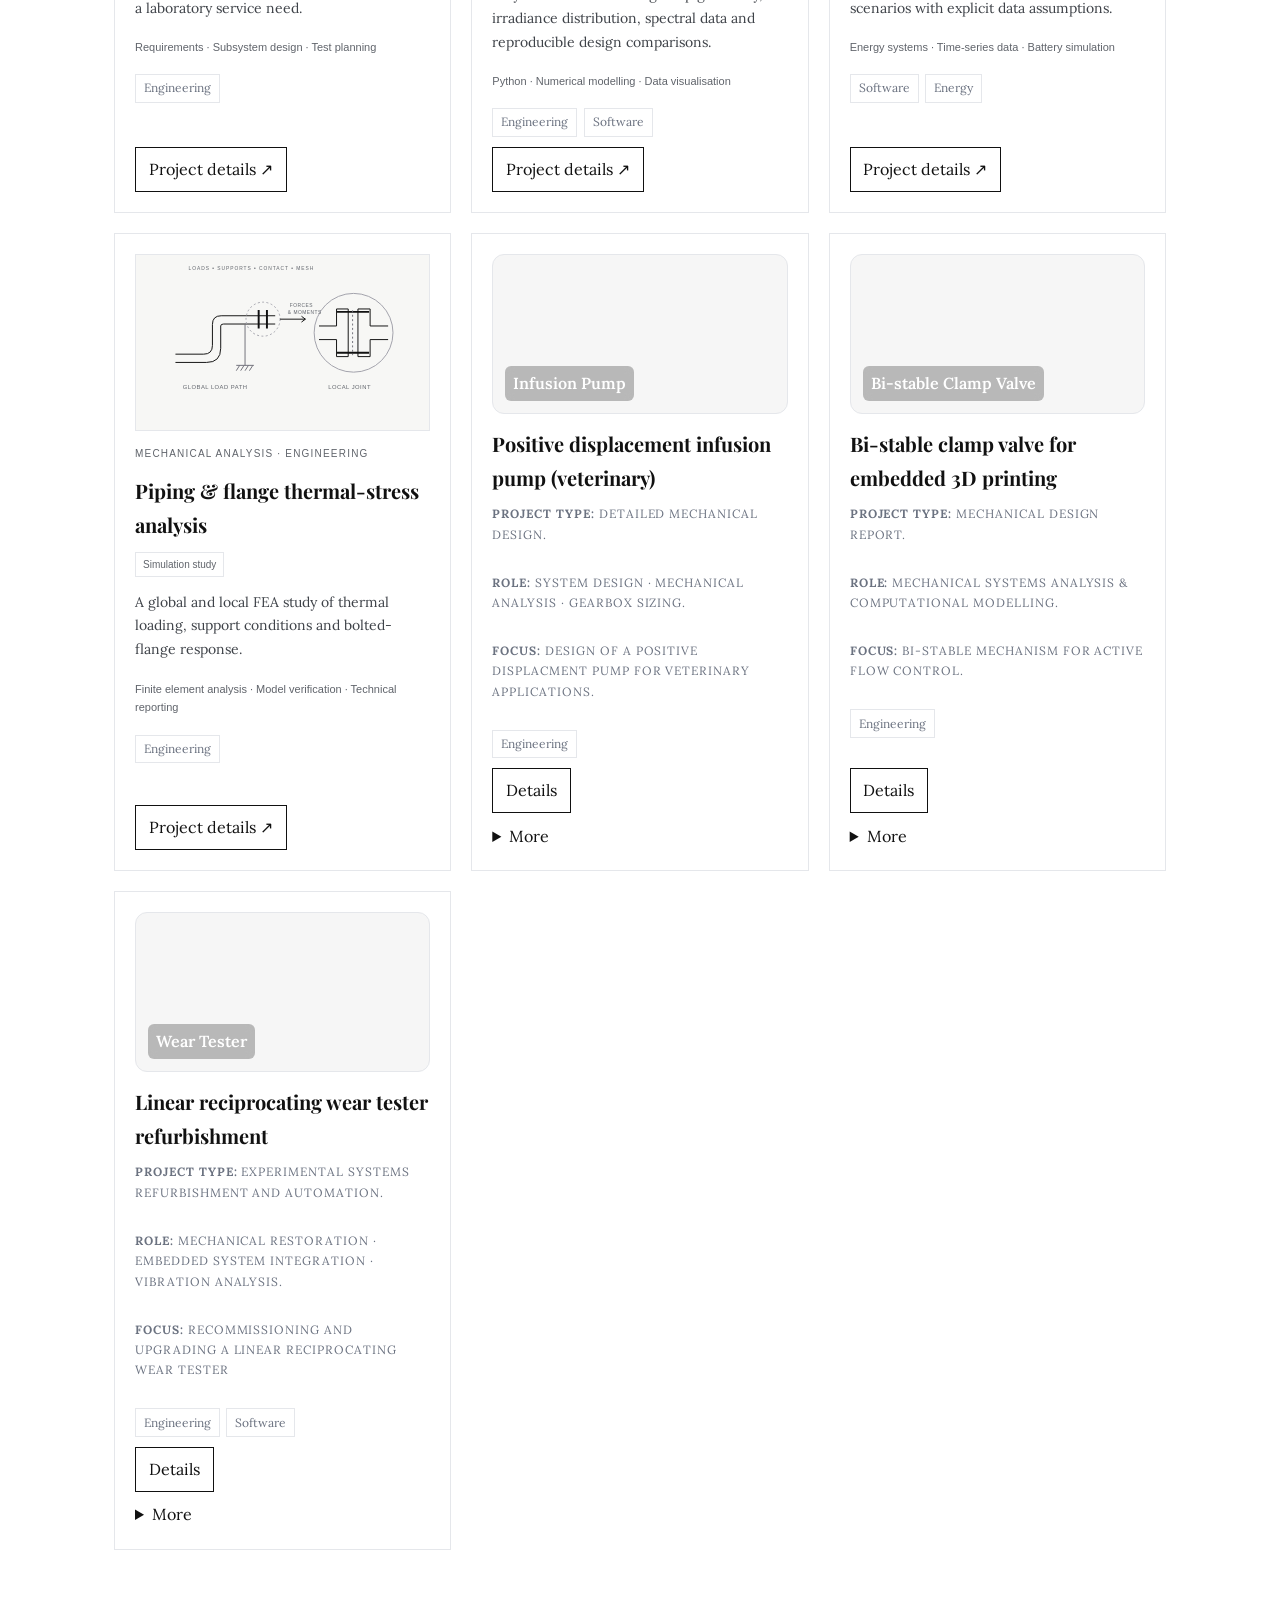
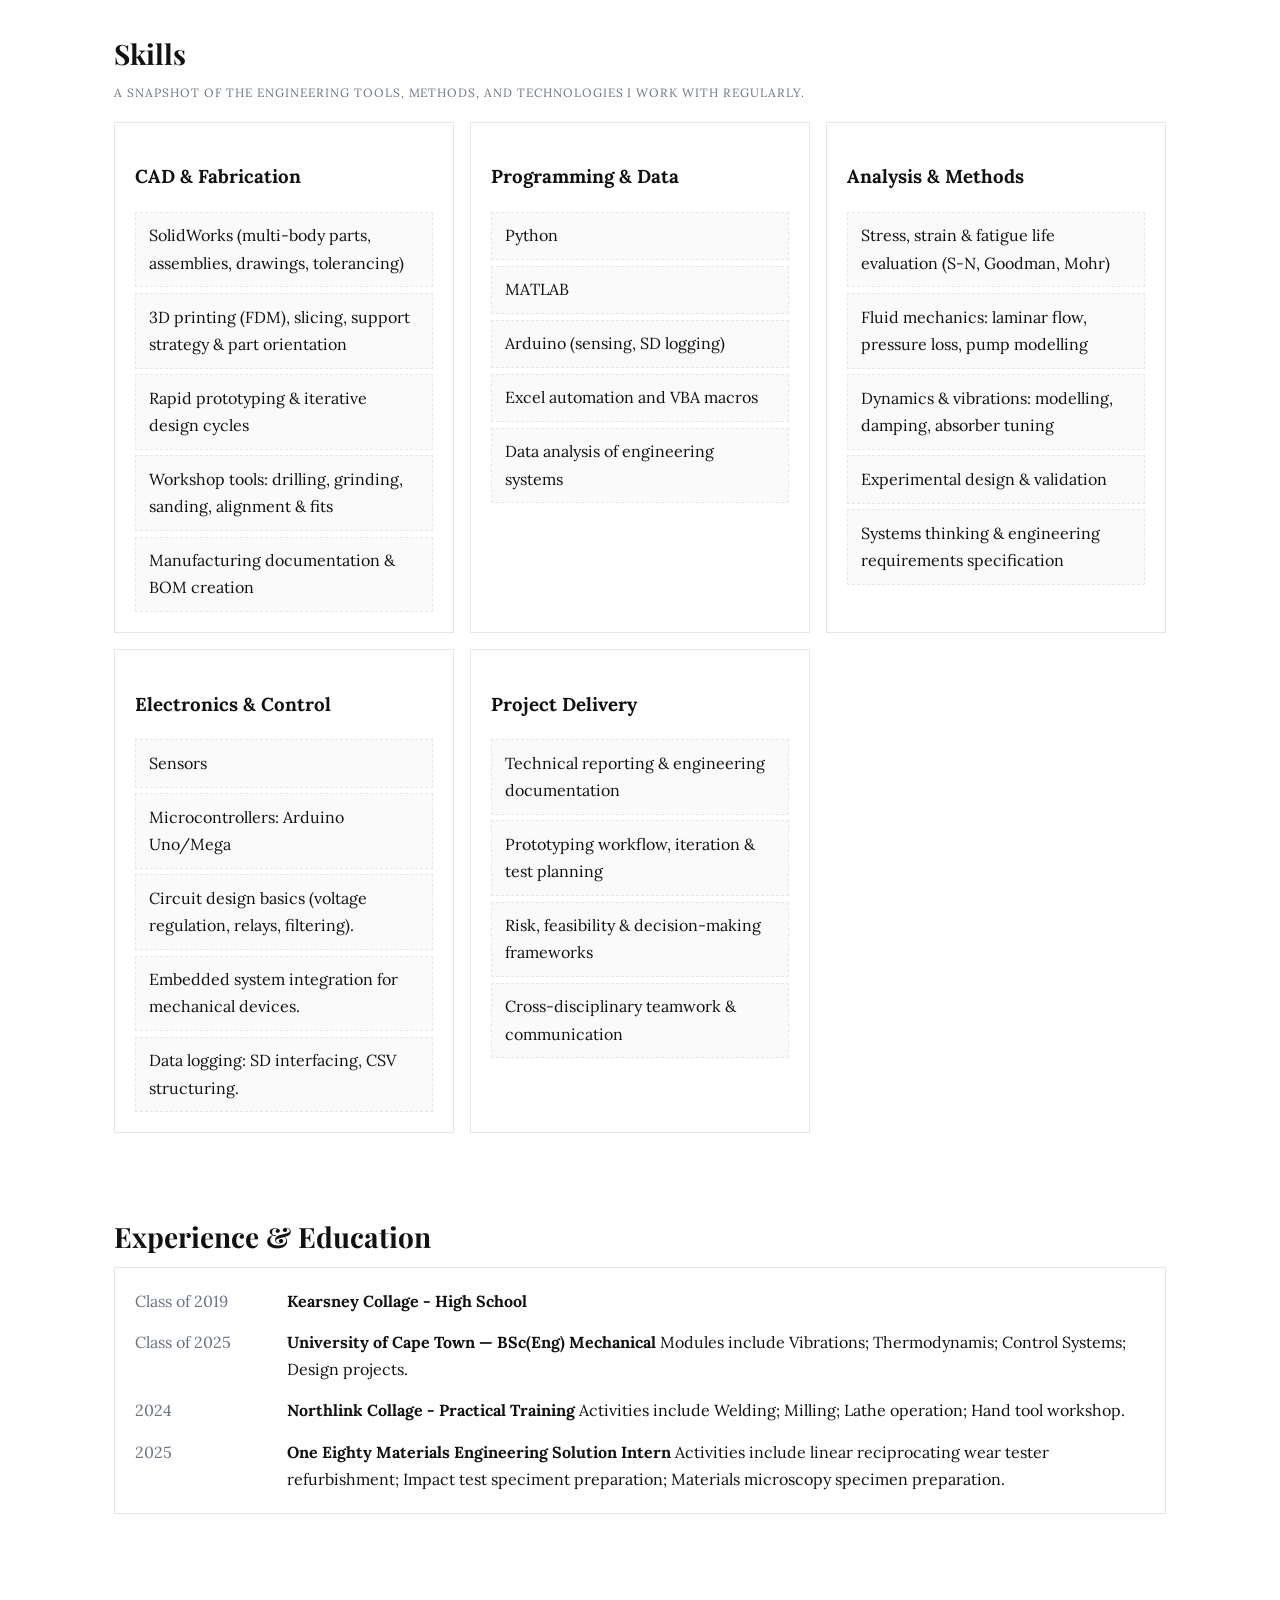
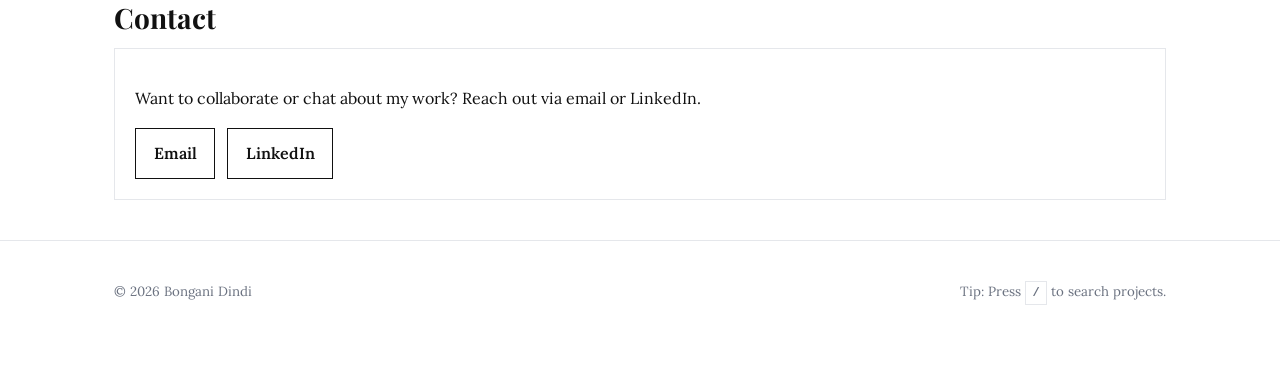
==== commit d4825153: "Add Bongani portrait to responsive homepage introduction" ====
--- a/index.html
+++ b/index.html
@@ -43,10 +43,21 @@
     }
 
     .hero{padding:72px 0 32px;text-align:left}
+    .hero-layout{display:grid;grid-template-columns:minmax(0,1fr) minmax(240px,340px);gap:48px;align-items:center}
+    .hero-copy{min-width:0}
     .eyebrow{letter-spacing:.35em;color:var(--muted);text-transform:uppercase;font-size:12px;margin:0 0 16px}
-    .hero h1{font-family:"Playfair Display", Georgia, serif; font-weight:700; font-size:clamp(42px,7vw,96px); line-height:1.05; margin:0 0 20px}
-    .hero p{max-width:780px;margin:0 auto 22px;color:var(--text)}
+    .hero h1{font-family:"Playfair Display", Georgia, serif; font-weight:700; font-size:clamp(42px,5.8vw,76px); line-height:1.05; margin:0 0 20px}
+    .hero p{max-width:780px;margin:0 0 22px;color:var(--text)}
     .actions{display:flex;gap:12px;justify-content:center;flex-wrap:wrap;margin-top:8px}
+    .hero .actions{justify-content:flex-start}
+    .hero-portrait{margin:0;padding:10px;border:1px solid var(--border);background:#fff}
+    .hero-portrait img{display:block;width:100%;height:auto}
+    .hero-card{margin-top:32px}
+    @media(max-width:800px){
+      .hero{padding-top:40px}
+      .hero-layout{grid-template-columns:1fr;gap:32px}
+      .hero-portrait{width:100%;max-width:340px;justify-self:center}
+    }
     .btn{display:inline-flex;align-items:center;gap:.5rem;border:1px solid var(--text); background:transparent; padding:.7rem 1.1rem;border-radius:0; font-weight:600}
     .btn:hover{background:#111;color:#fff}
 
@@ -217,15 +228,22 @@
 
   <main class="container">
     <section class="hero">
-      <p class="eyebrow">Explore my world through projects</p>
-      <h1>Portfolio Of Activities</h1>
-      <p>I bring curiosity, analytical thinking and a practical approach to mechanical engineering. Explore my design, modelling and software projects, together with the learning and deliverables behind them.</p>
-      <div class="actions">
-        <a class="btn" href="BONGANI_DINDI_CV.pdf" download>Download CV</a>
-        <a class="btn" href="#projects">See Projects</a>
-        <a class="btn" href="updates.html">Project updates</a>
-        <a class="btn" href="about.html">About me</a>
-        <a class="btn" href="mailto:bongani14d@gmail.com">Contact</a>
+      <div class="hero-layout">
+        <div class="hero-copy">
+          <p class="eyebrow">Explore my world through projects</p>
+          <h1>Portfolio Of Activities</h1>
+          <p>I bring curiosity, analytical thinking and a practical approach to mechanical engineering. Explore my design, modelling and software projects, together with the learning and deliverables behind them.</p>
+          <div class="actions">
+            <a class="btn" href="BONGANI_DINDI_CV.pdf" download>Download CV</a>
+            <a class="btn" href="#projects">See Projects</a>
+            <a class="btn" href="updates.html">Project updates</a>
+            <a class="btn" href="about.html">About me</a>
+            <a class="btn" href="mailto:bongani14d@gmail.com">Contact</a>
+          </div>
+        </div>
+        <figure class="hero-portrait">
+          <img src="images/bongani-dindi.jpeg" width="768" height="1024" alt="Portrait of Bongani Dindi" decoding="async" fetchpriority="high">
+        </figure>
       </div>
       <div class="hero-card">
         <h3 style="margin-top:0">Quick facts</h3>
@@ -524,4 +542,3 @@
   </script>
 </body>
 </html>
-
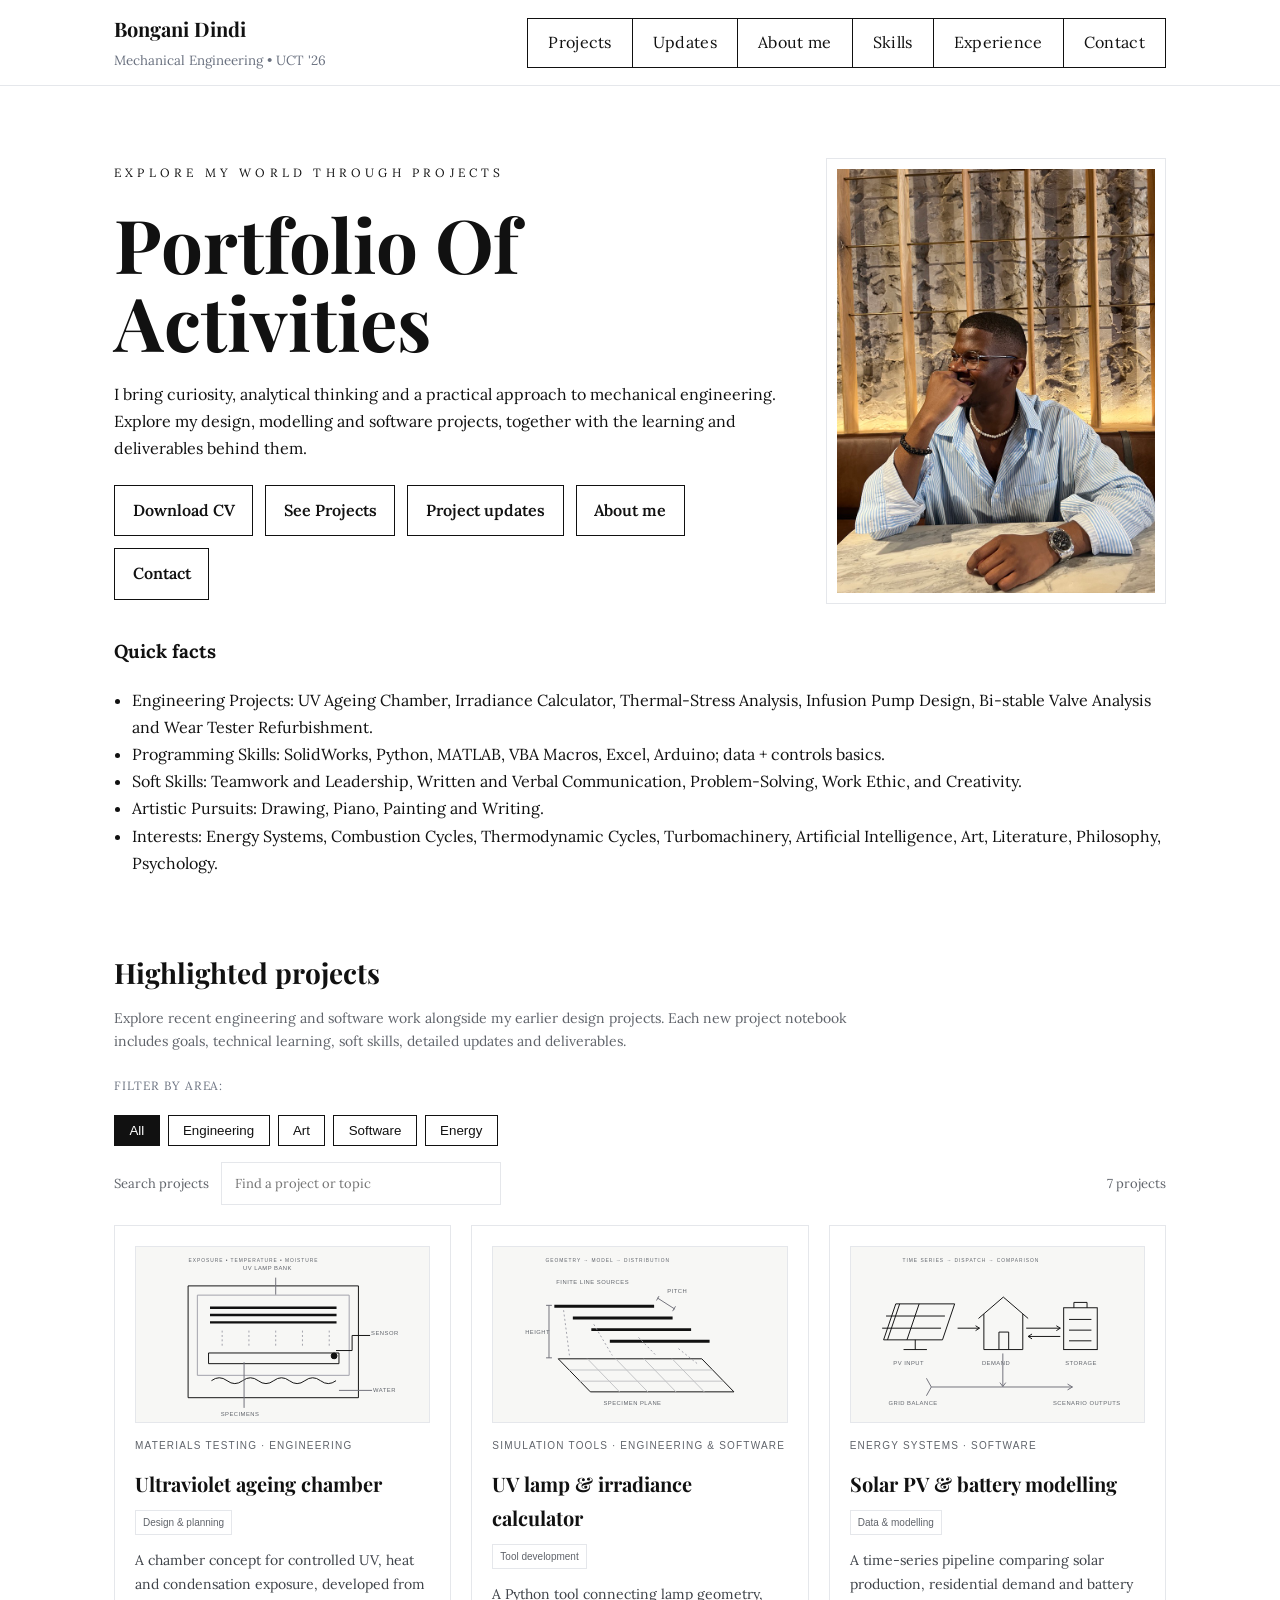
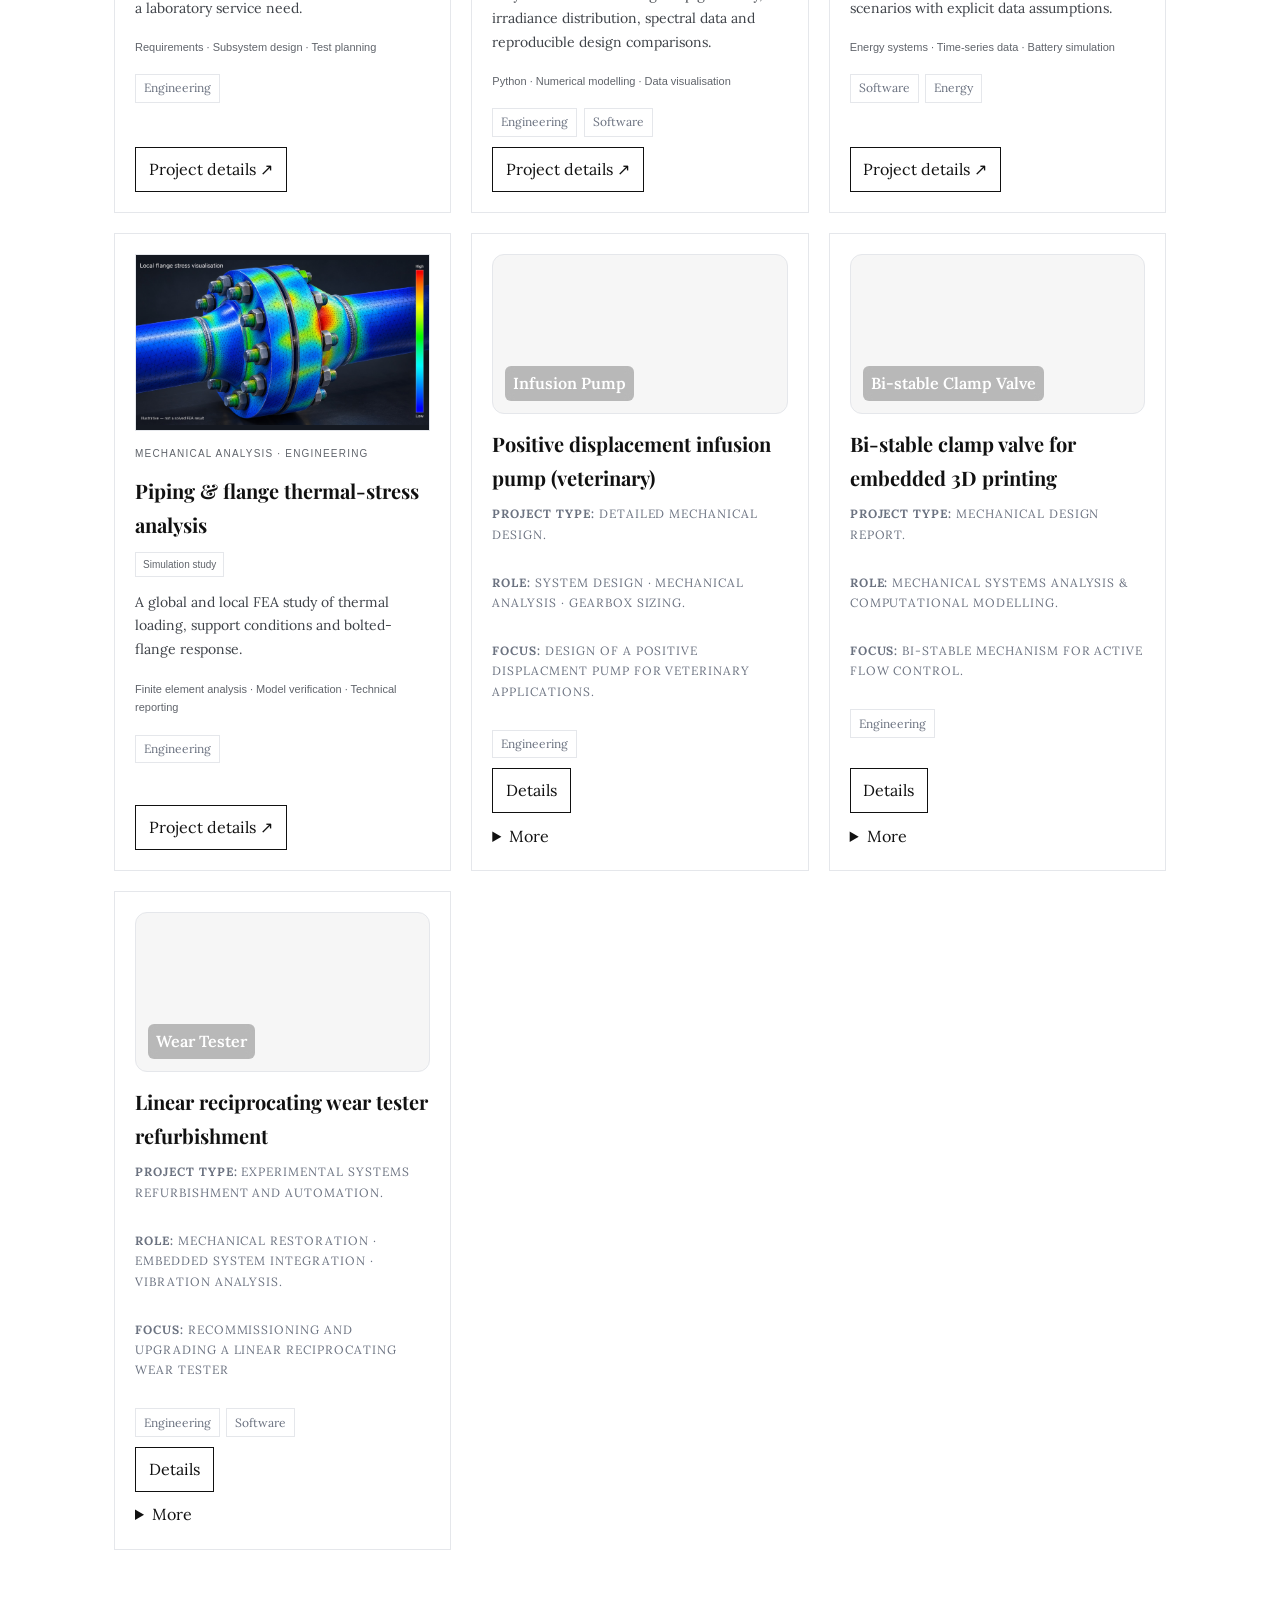
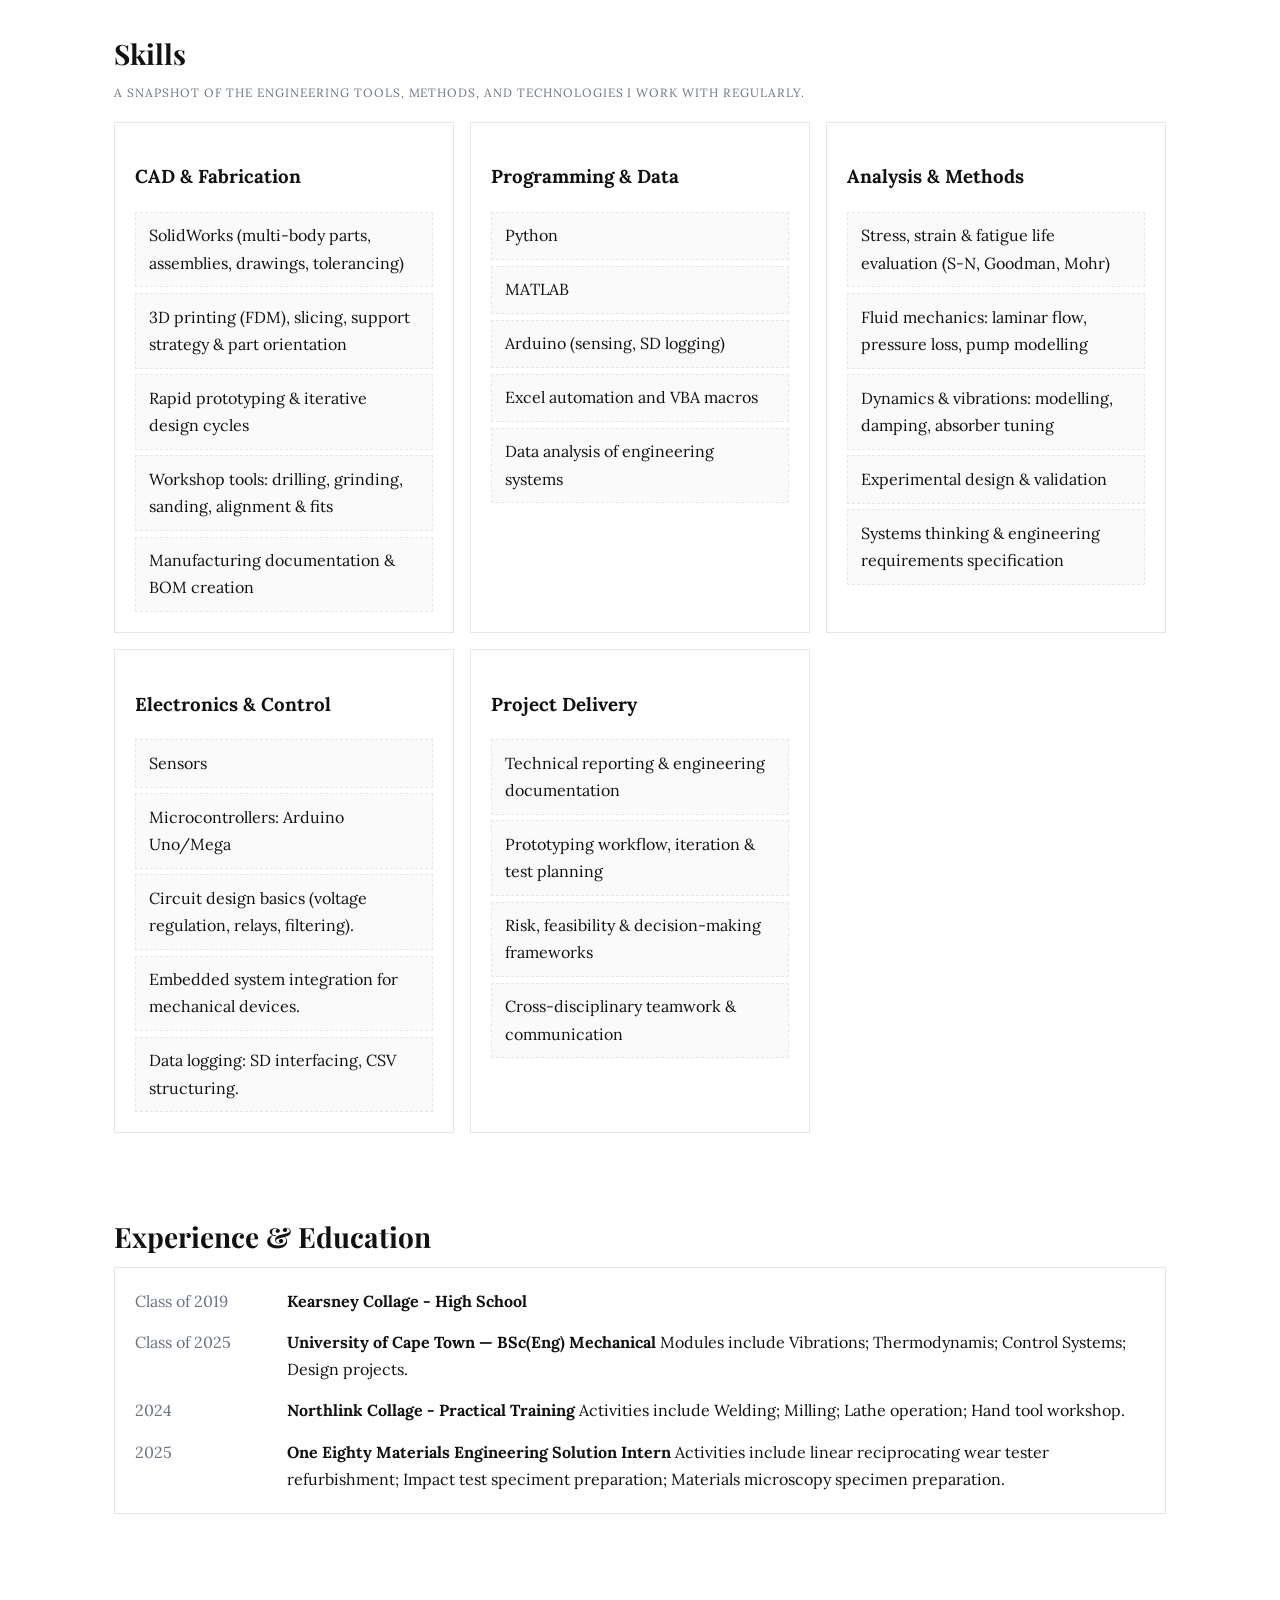
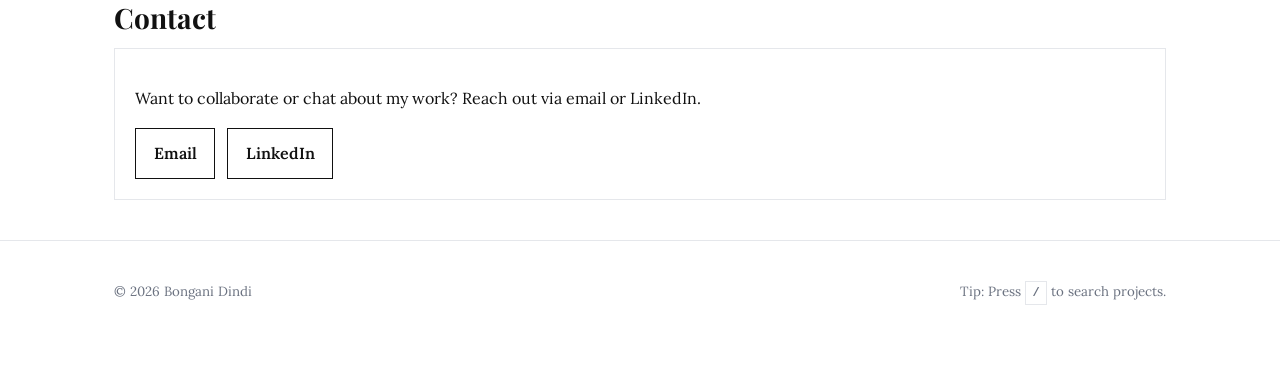
==== commit 8327afd3: "Add piping and flange illustrations and replace thermal-stress thumbnail" ====
--- a/index.html
+++ b/index.html
@@ -186,9 +186,10 @@
     }
 
 
-    /* The recent project notebooks use lightweight concept diagrams. */
-    .card.project .thumb.diagram{padding:0;border-radius:0;display:block;background:#f7f7f5;aspect-ratio:5/3;height:auto}
-    .thumb.diagram img{display:block;width:100%;height:100%;object-fit:contain}
+    /* Project notebook images share a consistent thumbnail frame. */
+    .card.project .thumb.diagram,.card.project .thumb.project-image{padding:0;border-radius:0;display:block;background:#f7f7f5;aspect-ratio:5/3;height:auto}
+    .thumb.diagram img,.thumb.project-image img{display:block;width:100%;height:100%;object-fit:contain}
+    .card.project .thumb.project-image{background:#151921}
     .project-label{font-family:Arial,sans-serif;font-size:10px;letter-spacing:.12em;text-transform:uppercase;color:#60646b;margin:4px 0 0}
     .project-status{align-self:flex-start;font-family:Arial,sans-serif;font-size:10px;border:1px solid var(--border);padding:3px 7px;color:#60646b}
     .card-summary{font-size:14px;margin:4px 0;color:#3e4248}
@@ -305,7 +306,7 @@
           <div class="links"><a href="projects/solar_battery.html" aria-label="Read the Solar &amp; battery modelling project notebook">Project details ↗</a></div>
         </article>
         <article class="card project" data-tags="engineering" aria-labelledby="thermal_stress-card-title">
-          <div class="thumb diagram"><img src="images/thermal_stress.svg" width="600" height="360" alt="" loading="lazy"></div>
+          <div class="thumb project-image"><img src="images/thermal-stress-flange-stress.jpeg" width="1672" height="941" alt="Illustrative mesh and stress contour on a bolted flange joint" loading="lazy" decoding="async"></div>
           <p class="project-label">Mechanical analysis · Engineering</p>
           <h3 id="thermal_stress-card-title">Piping &amp; flange thermal-stress analysis</h3>
           <span class="project-status">Simulation study</span>
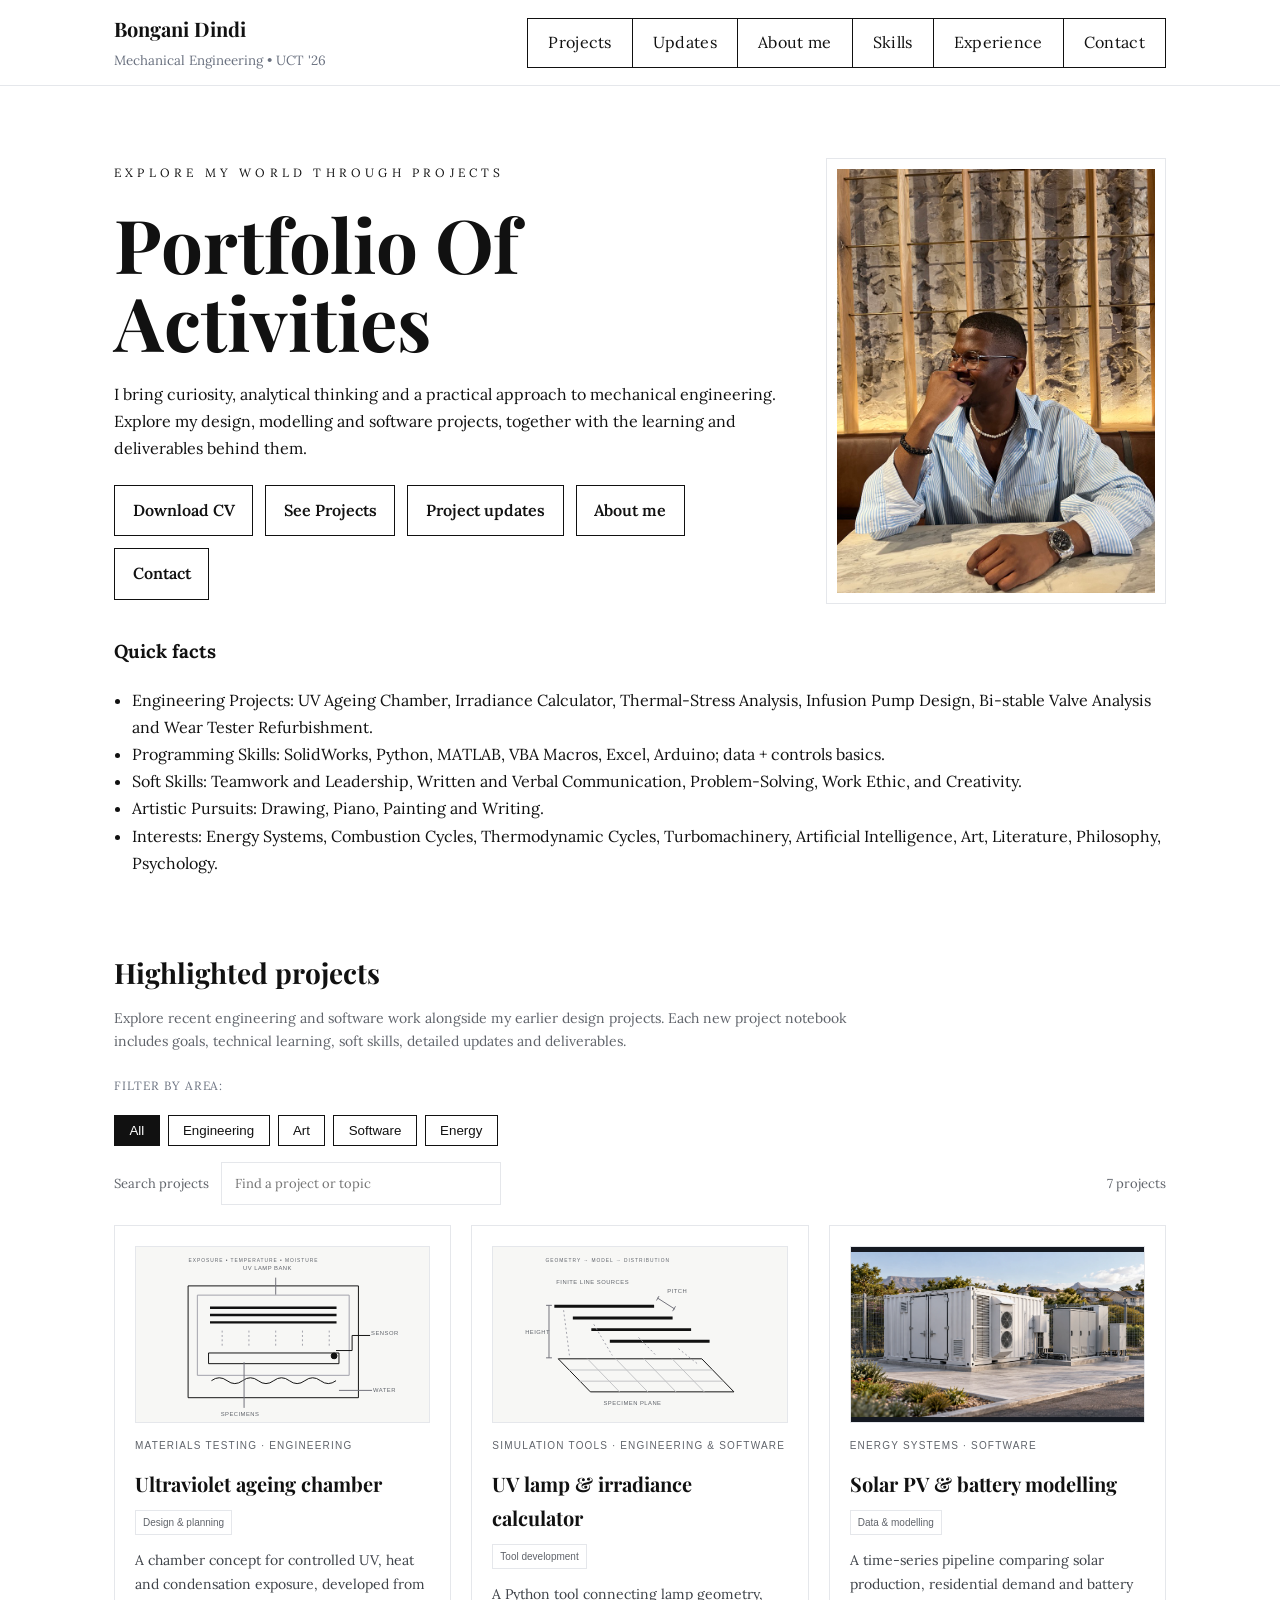
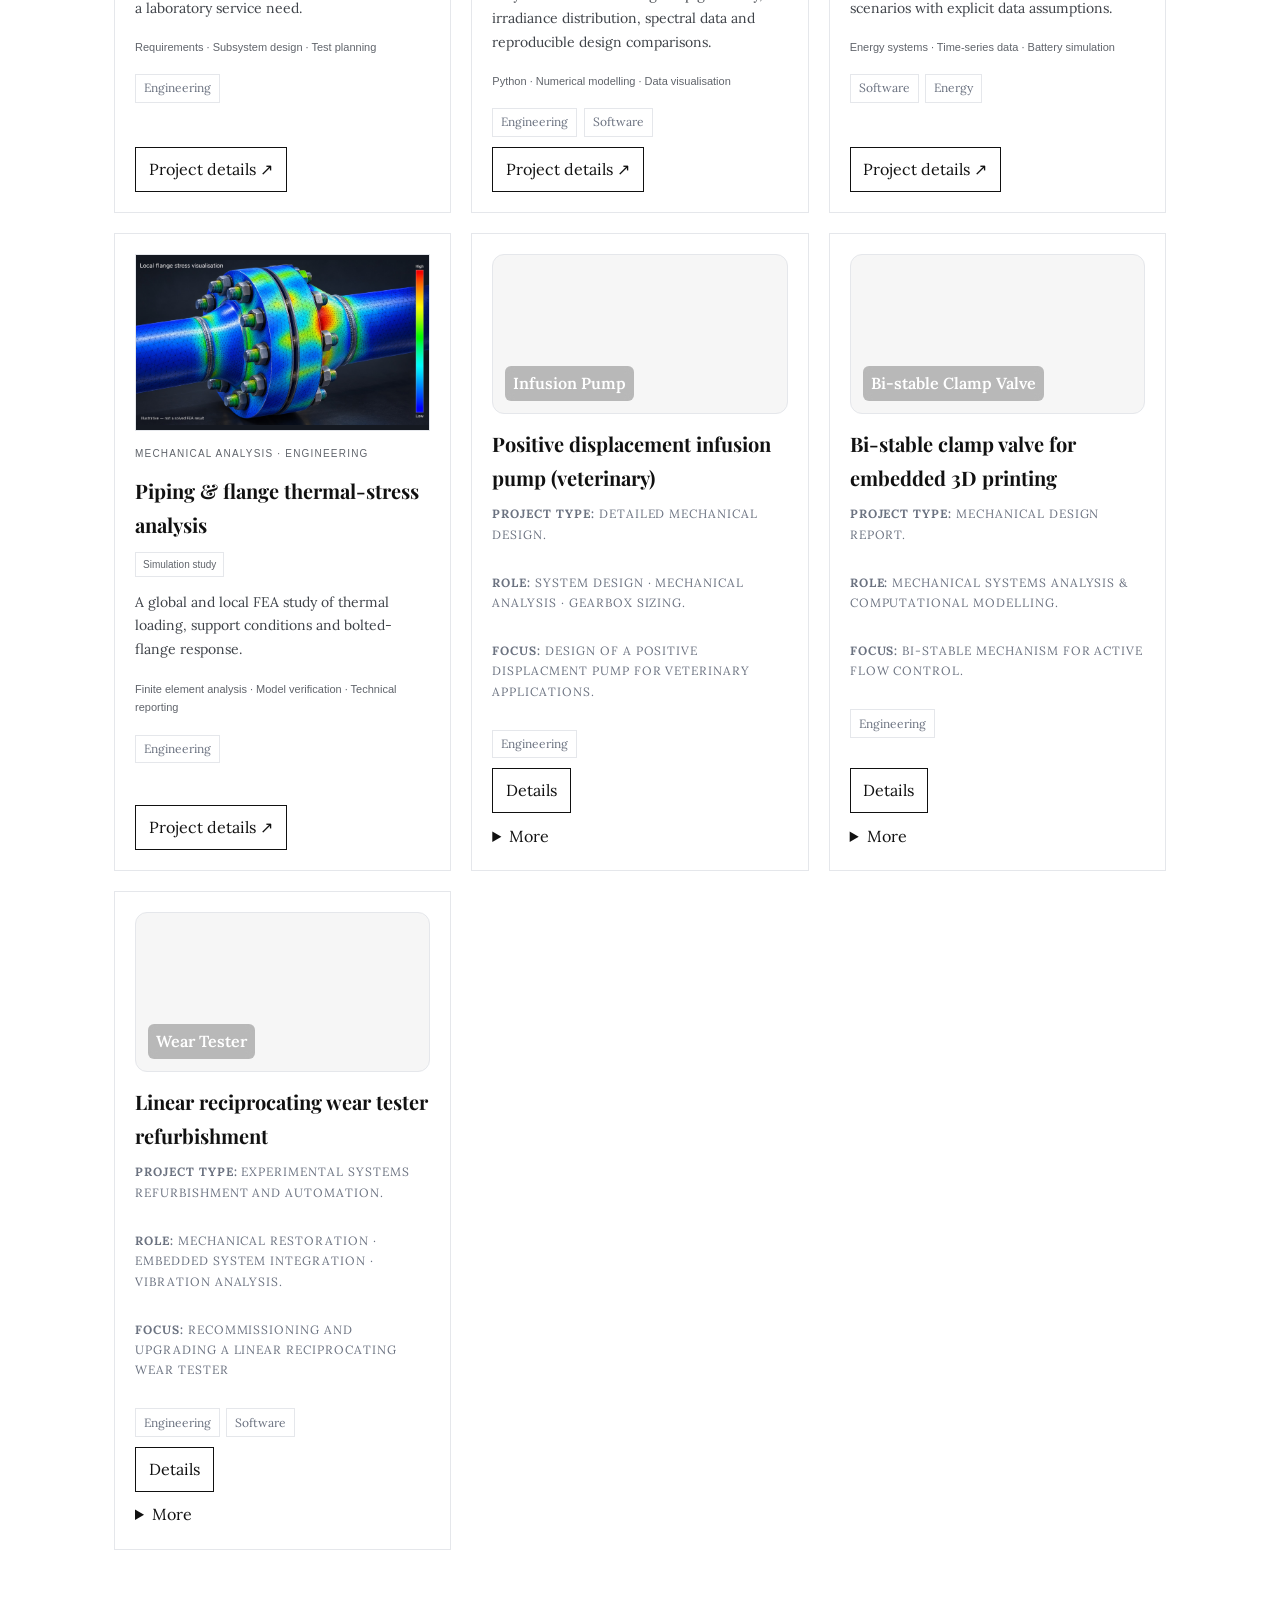
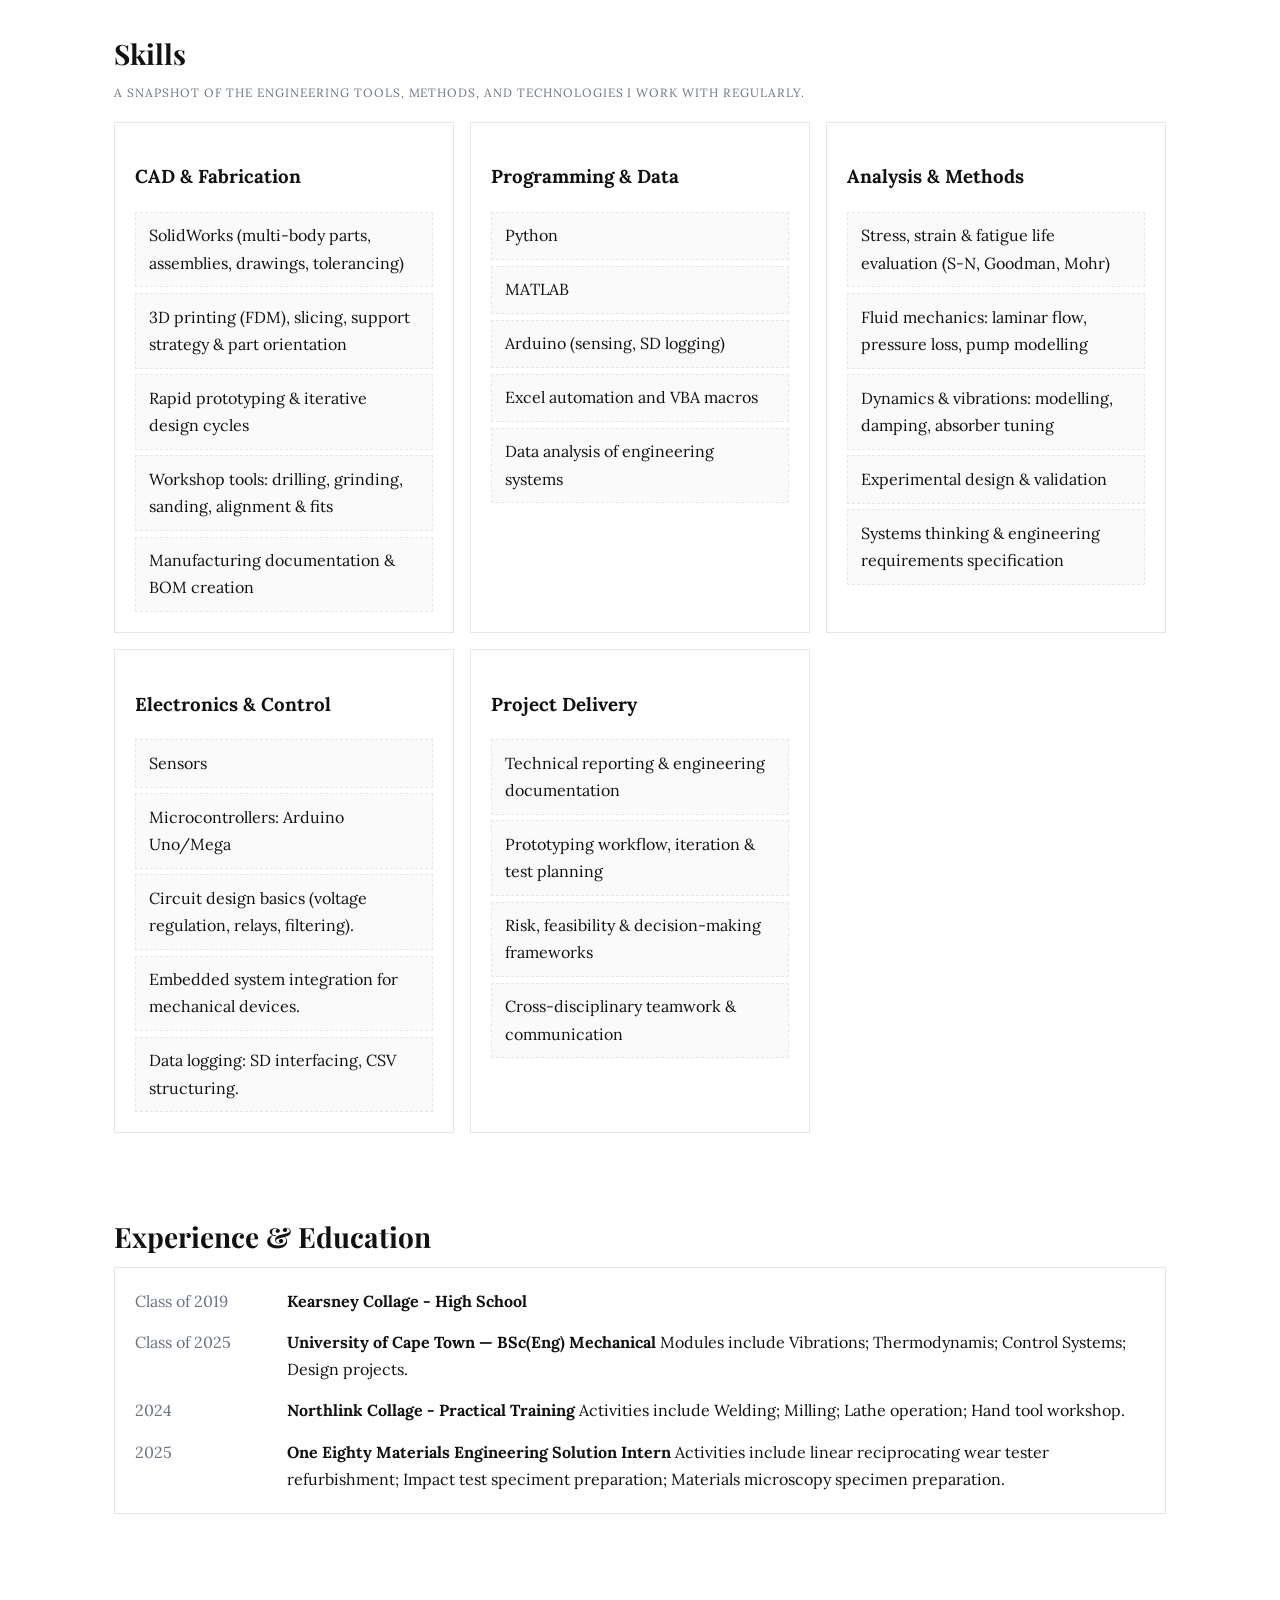
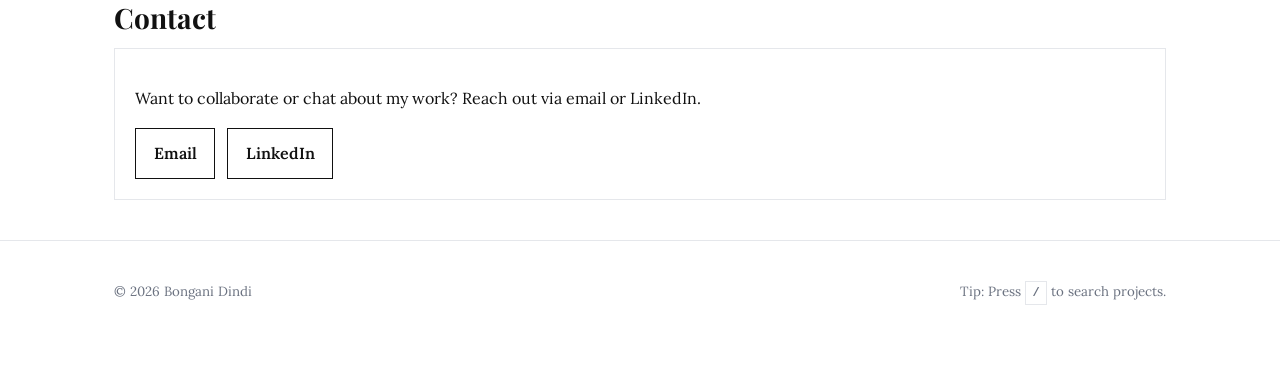
==== commit f8f45735: "Add solar PV and battery project images" ====
--- a/index.html
+++ b/index.html
@@ -296,7 +296,7 @@
           <div class="links"><a href="projects/irradiance_calculator.html" aria-label="Read the Irradiance calculator project notebook">Project details ↗</a></div>
         </article>
         <article class="card project" data-tags="software energy" aria-labelledby="solar_battery-card-title">
-          <div class="thumb diagram"><img src="images/solar_battery.svg" width="600" height="360" alt="" loading="lazy"></div>
+          <div class="thumb project-image"><img src="images/solar-battery-community-station.webp" width="1672" height="941" alt="Illustrative shared battery station beside homes with rooftop solar" loading="lazy" decoding="async"></div>
           <p class="project-label">Energy systems · Software</p>
           <h3 id="solar_battery-card-title">Solar PV &amp; battery modelling</h3>
           <span class="project-status">Data &amp; modelling</span>
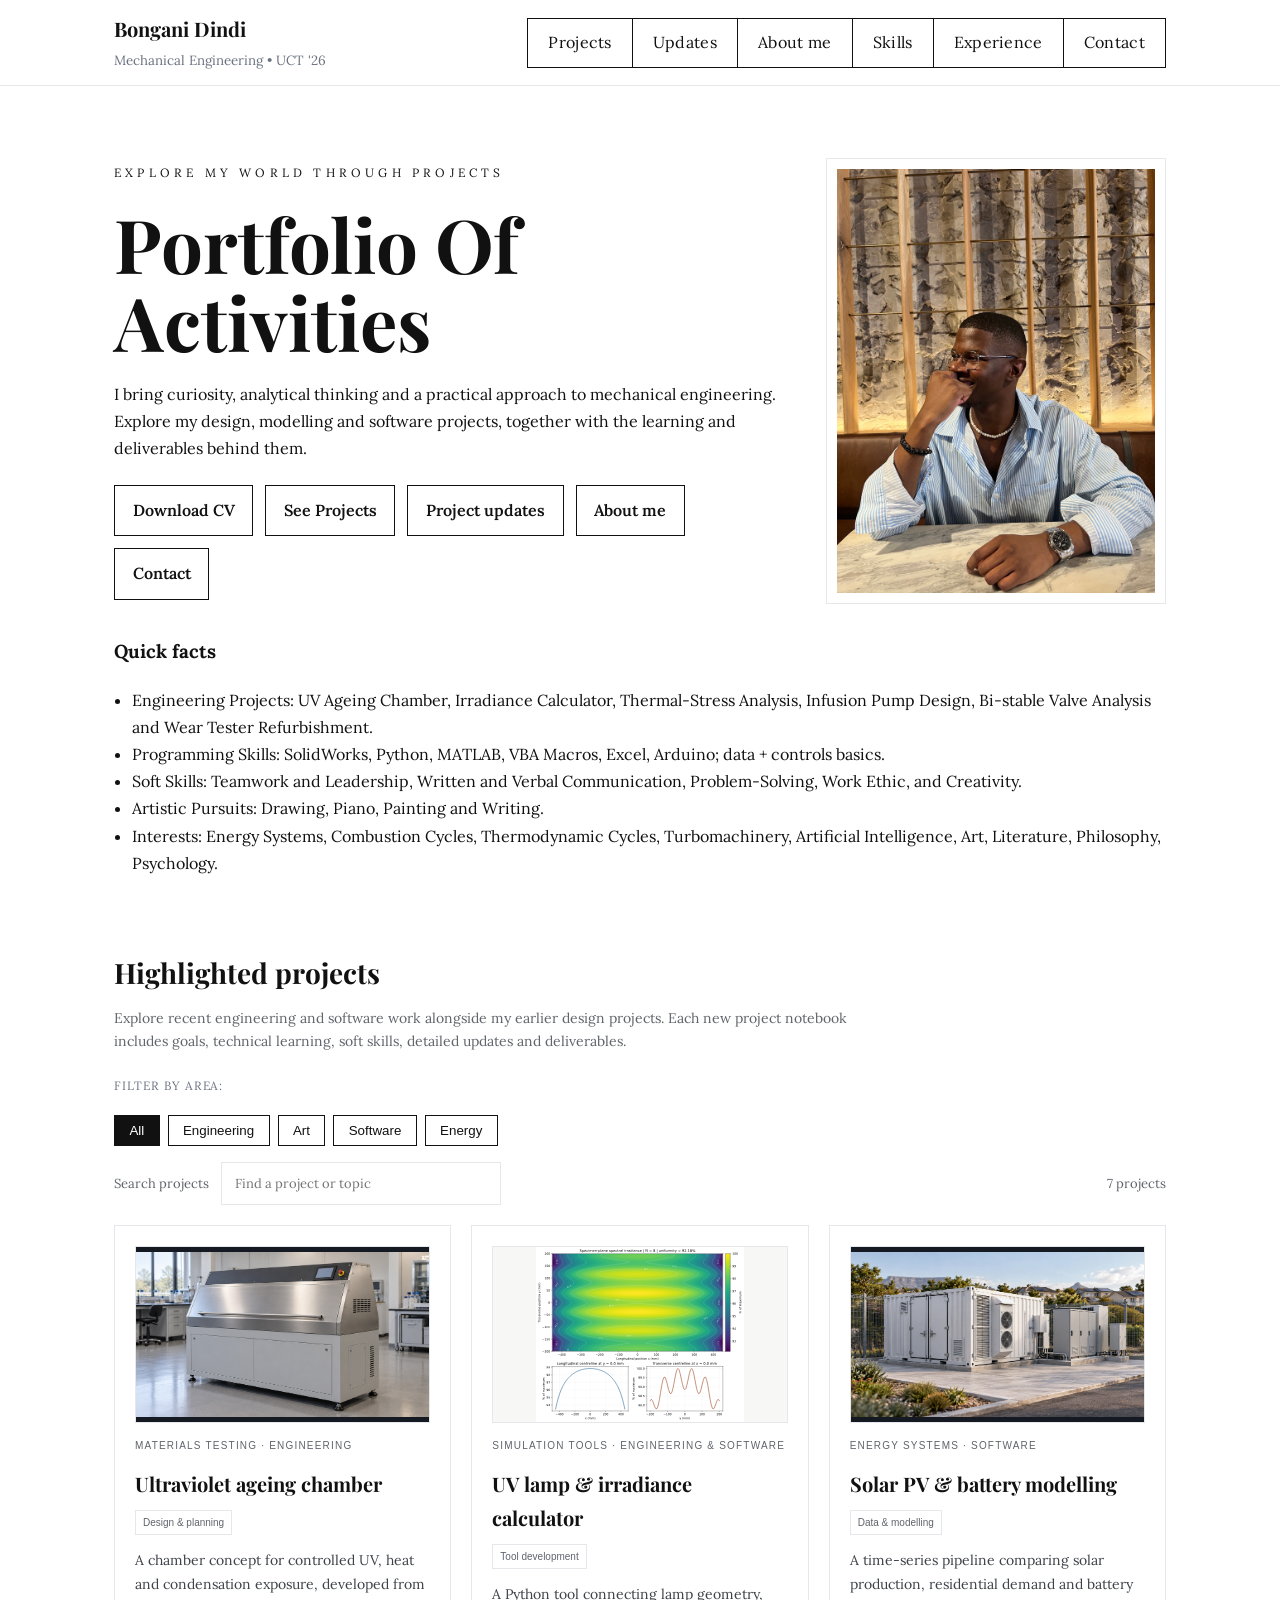
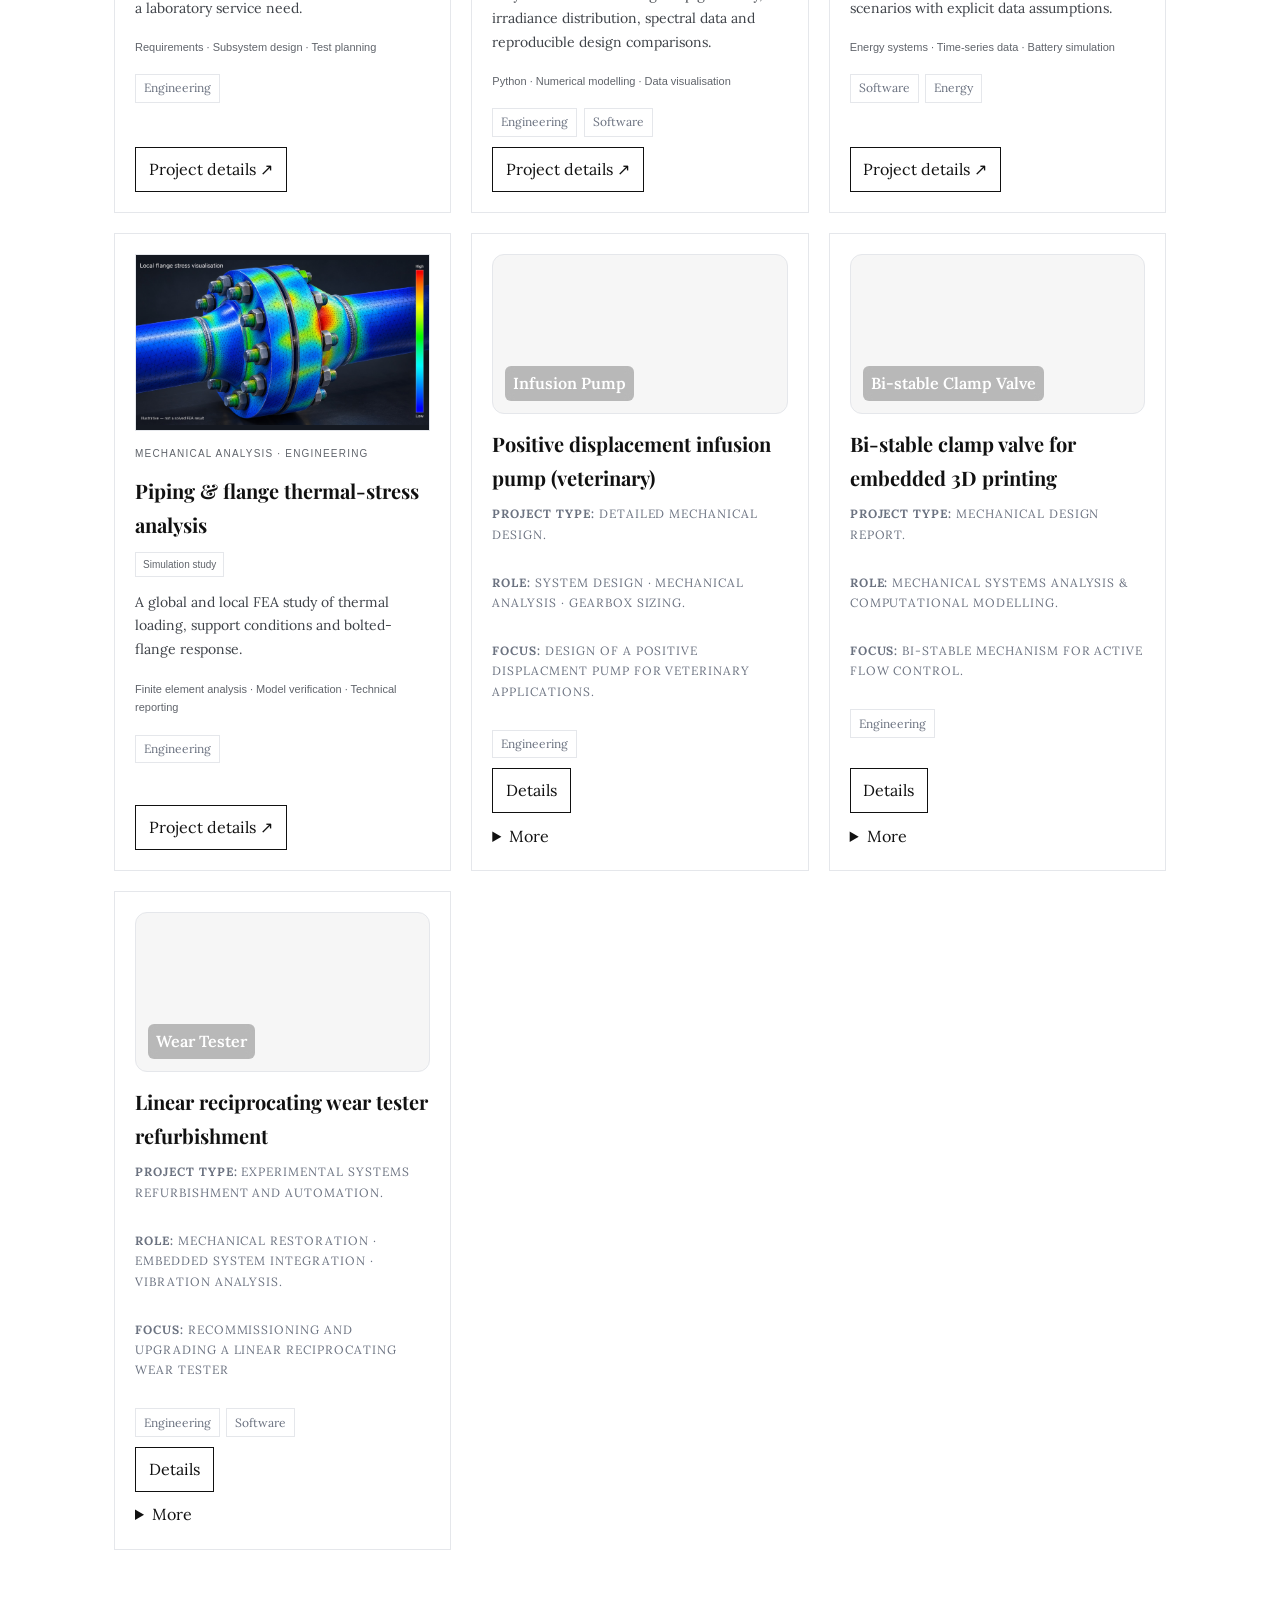
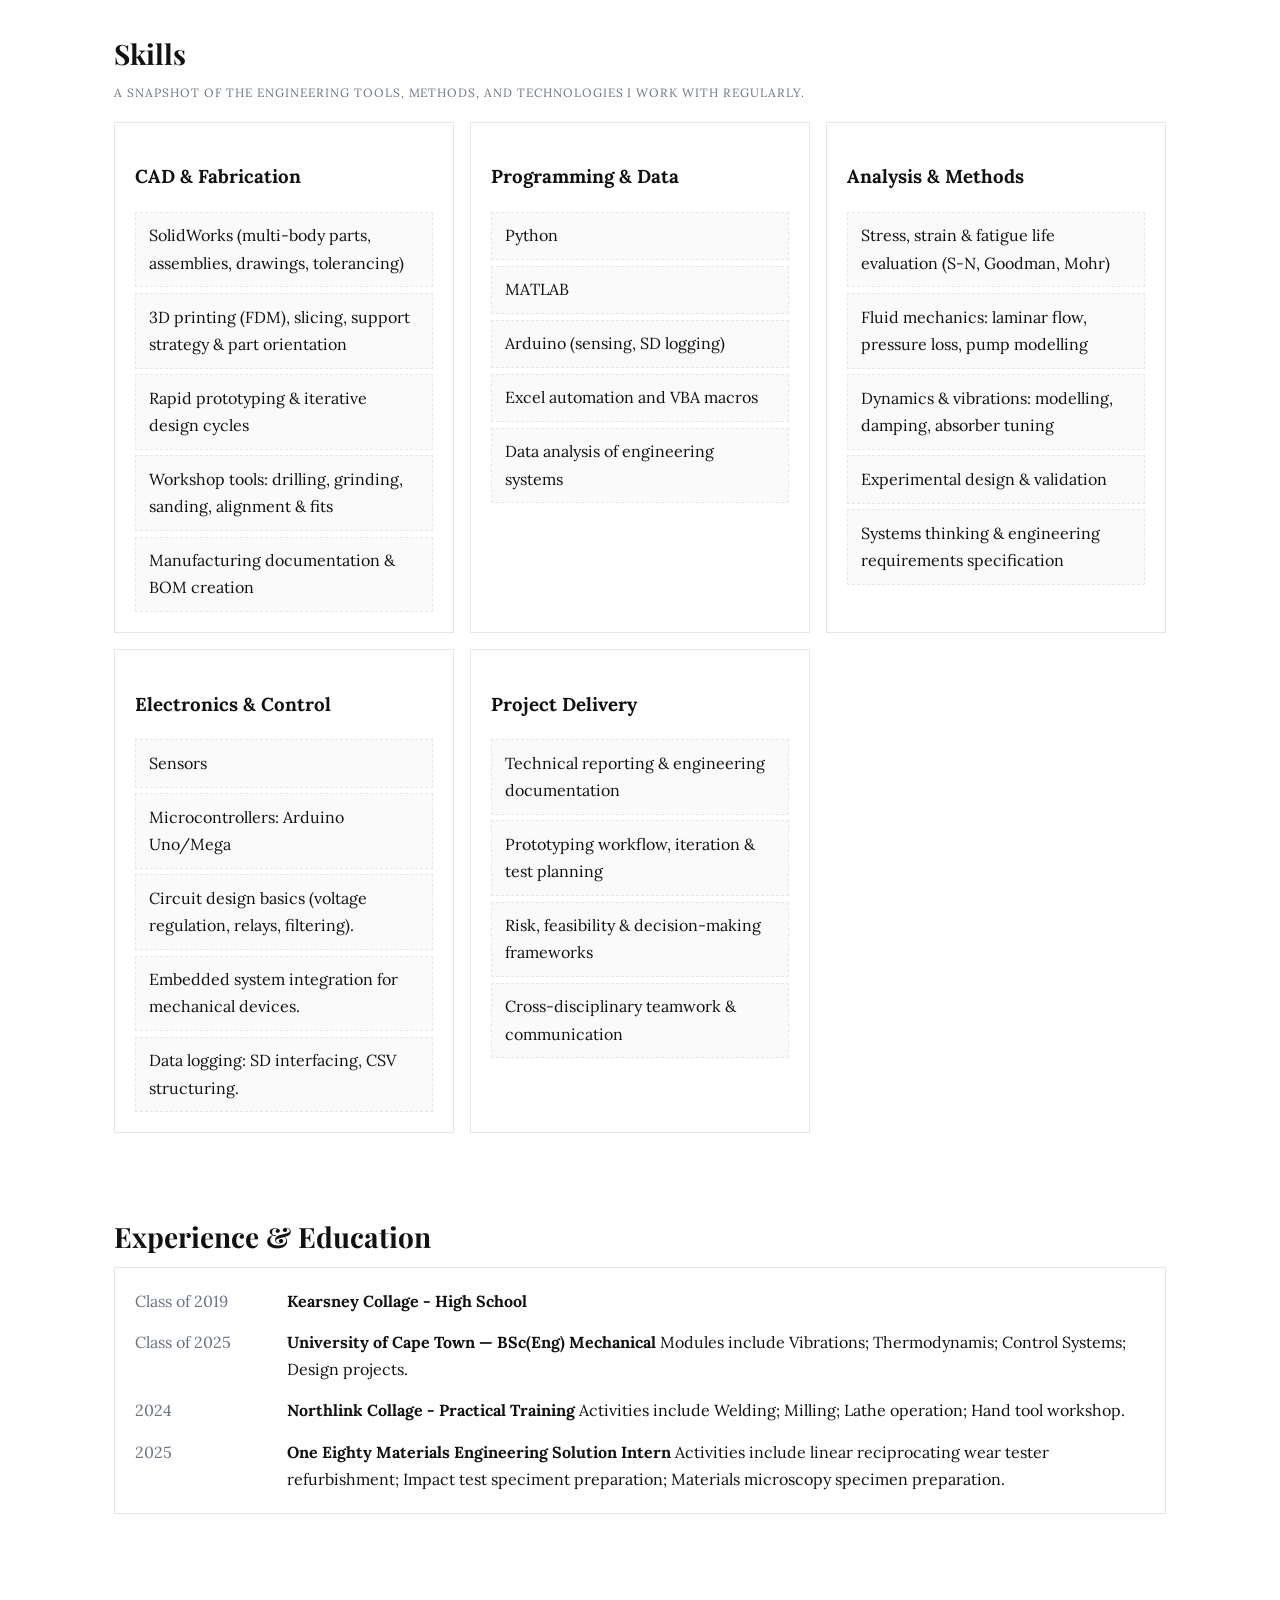
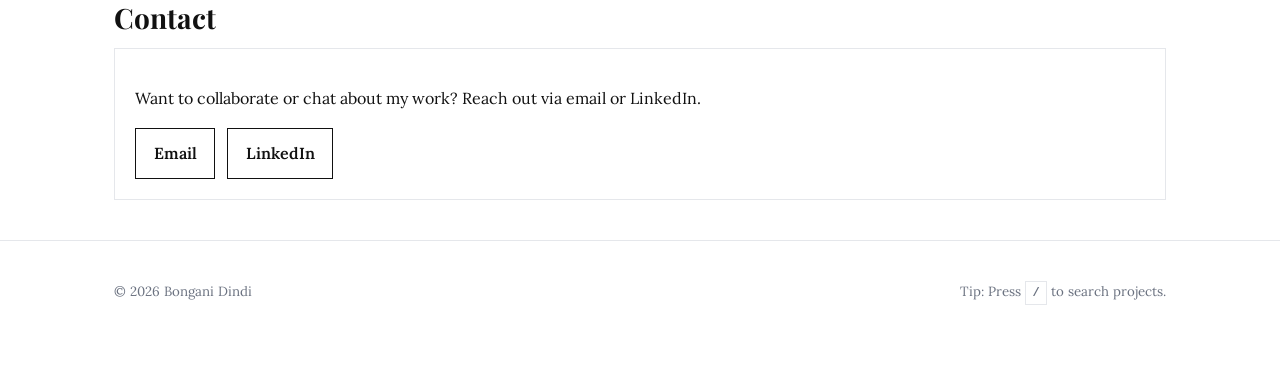
==== commit d7abe99c: "Use supplied heatmap and UV chamber images on project pages" ====
--- a/index.html
+++ b/index.html
@@ -276,7 +276,7 @@
       </div>
       <div class="projects" id="projectGrid">
         <article class="card project" data-tags="engineering" aria-labelledby="uv_chamber-card-title">
-          <div class="thumb diagram"><img src="images/uv_chamber.svg" width="600" height="360" alt="" loading="lazy"></div>
+          <div class="thumb project-image"><img src="images/uv-ageing-chamber.jpeg" width="1672" height="941" alt="Ultraviolet ageing chamber concept with a stainless steel enclosure and touchscreen controls" loading="lazy" decoding="async"></div>
           <p class="project-label">Materials testing · Engineering</p>
           <h3 id="uv_chamber-card-title">Ultraviolet ageing chamber</h3>
           <span class="project-status">Design &amp; planning</span>
@@ -286,7 +286,7 @@
           <div class="links"><a href="projects/uv_chamber.html" aria-label="Read the UV ageing chamber project notebook">Project details ↗</a></div>
         </article>
         <article class="card project" data-tags="engineering software" aria-labelledby="irradiance_calculator-card-title">
-          <div class="thumb diagram"><img src="images/irradiance_calculator.svg" width="600" height="360" alt="" loading="lazy"></div>
+          <div class="thumb diagram"><img src="images/uv-irradiance-heatmap.svg" width="947" height="796" alt="Specimen-plane irradiance heatmap with longitudinal and transverse centreline profiles" loading="lazy" decoding="async"></div>
           <p class="project-label">Simulation tools · Engineering &amp; software</p>
           <h3 id="irradiance_calculator-card-title">UV lamp &amp; irradiance calculator</h3>
           <span class="project-status">Tool development</span>
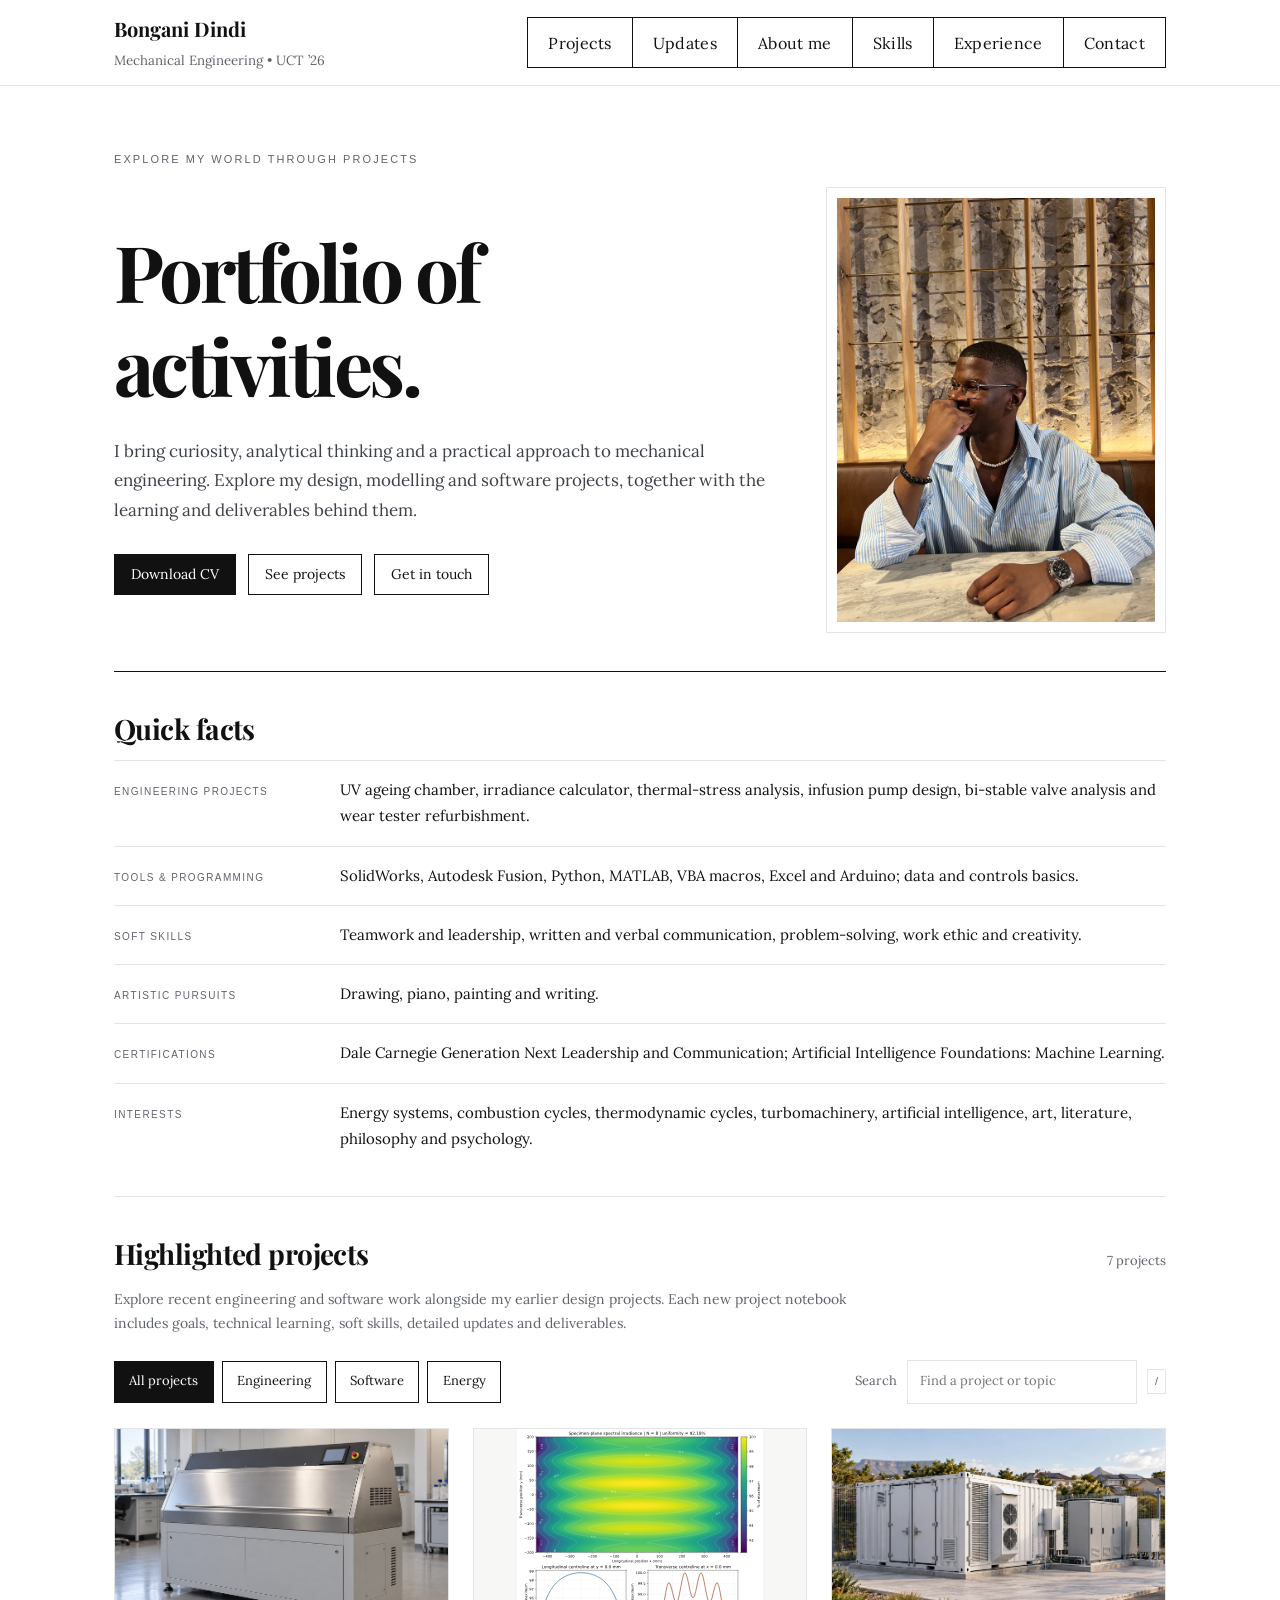
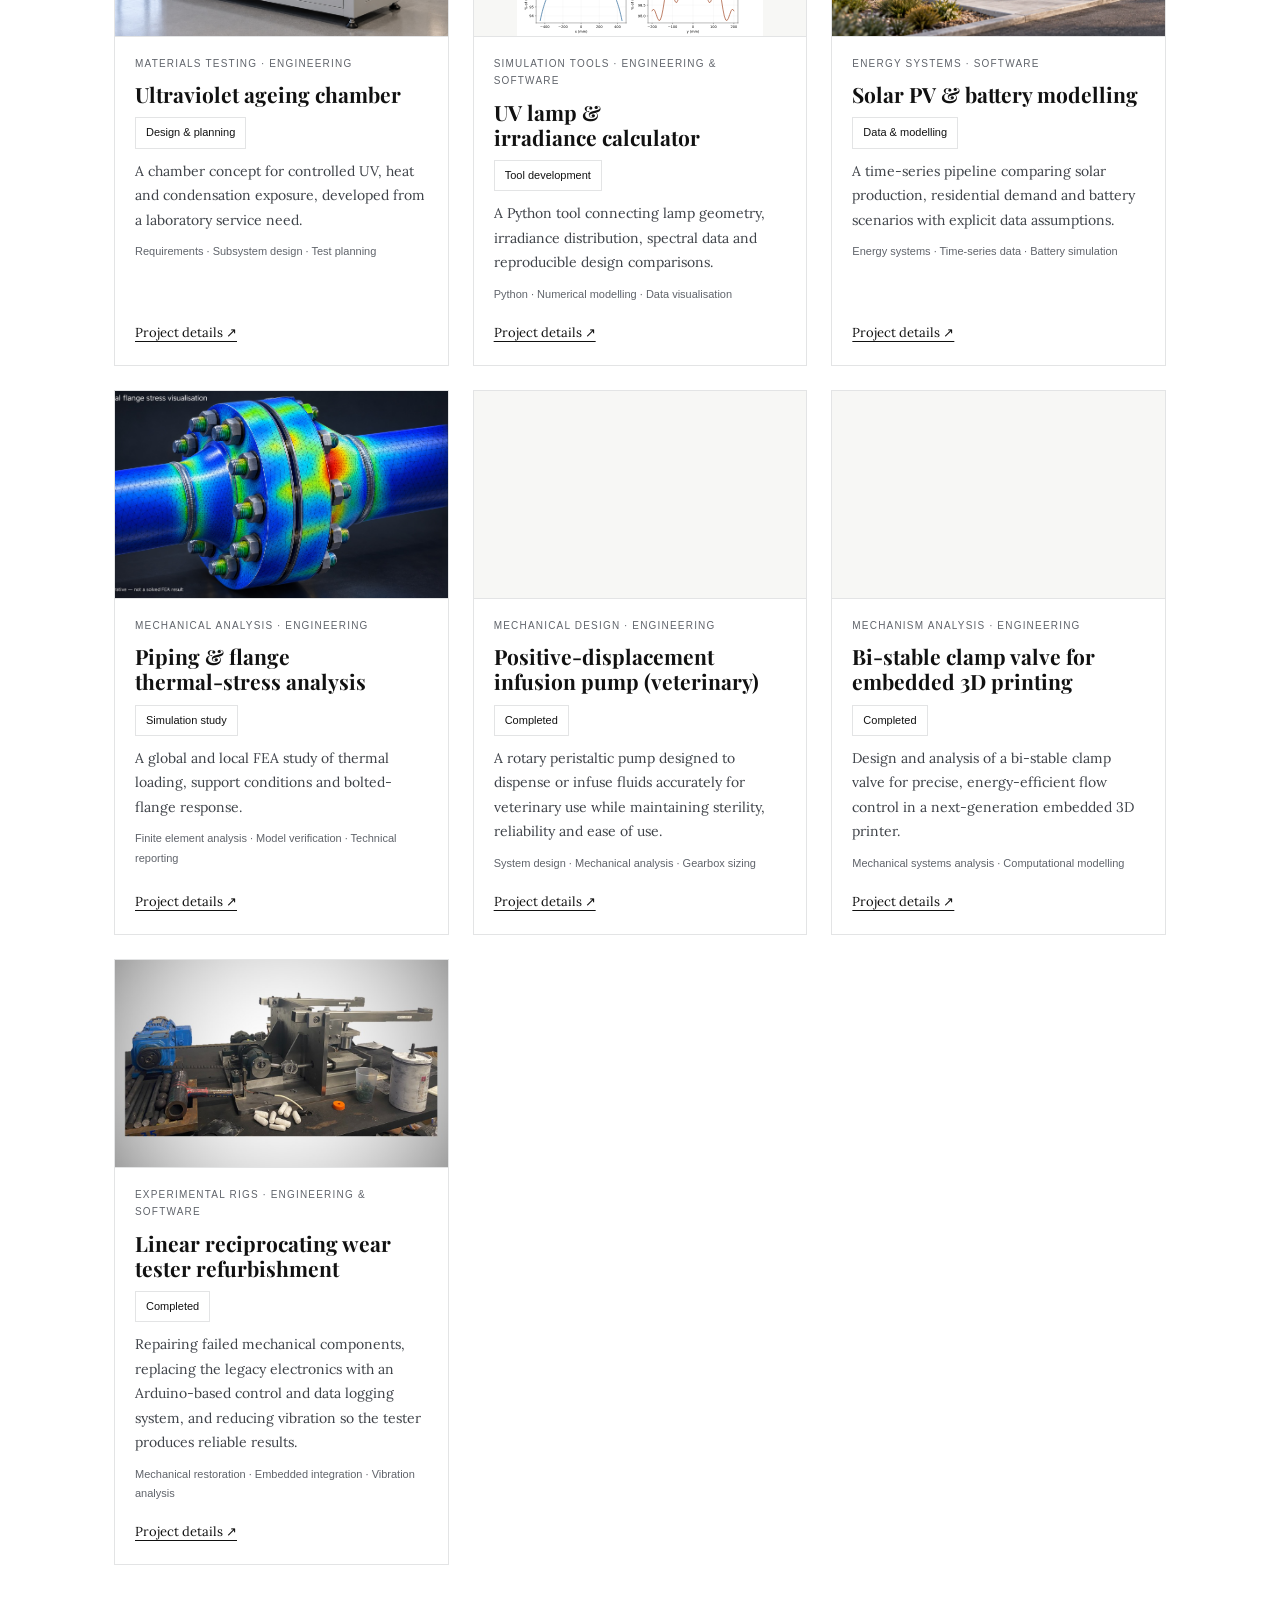
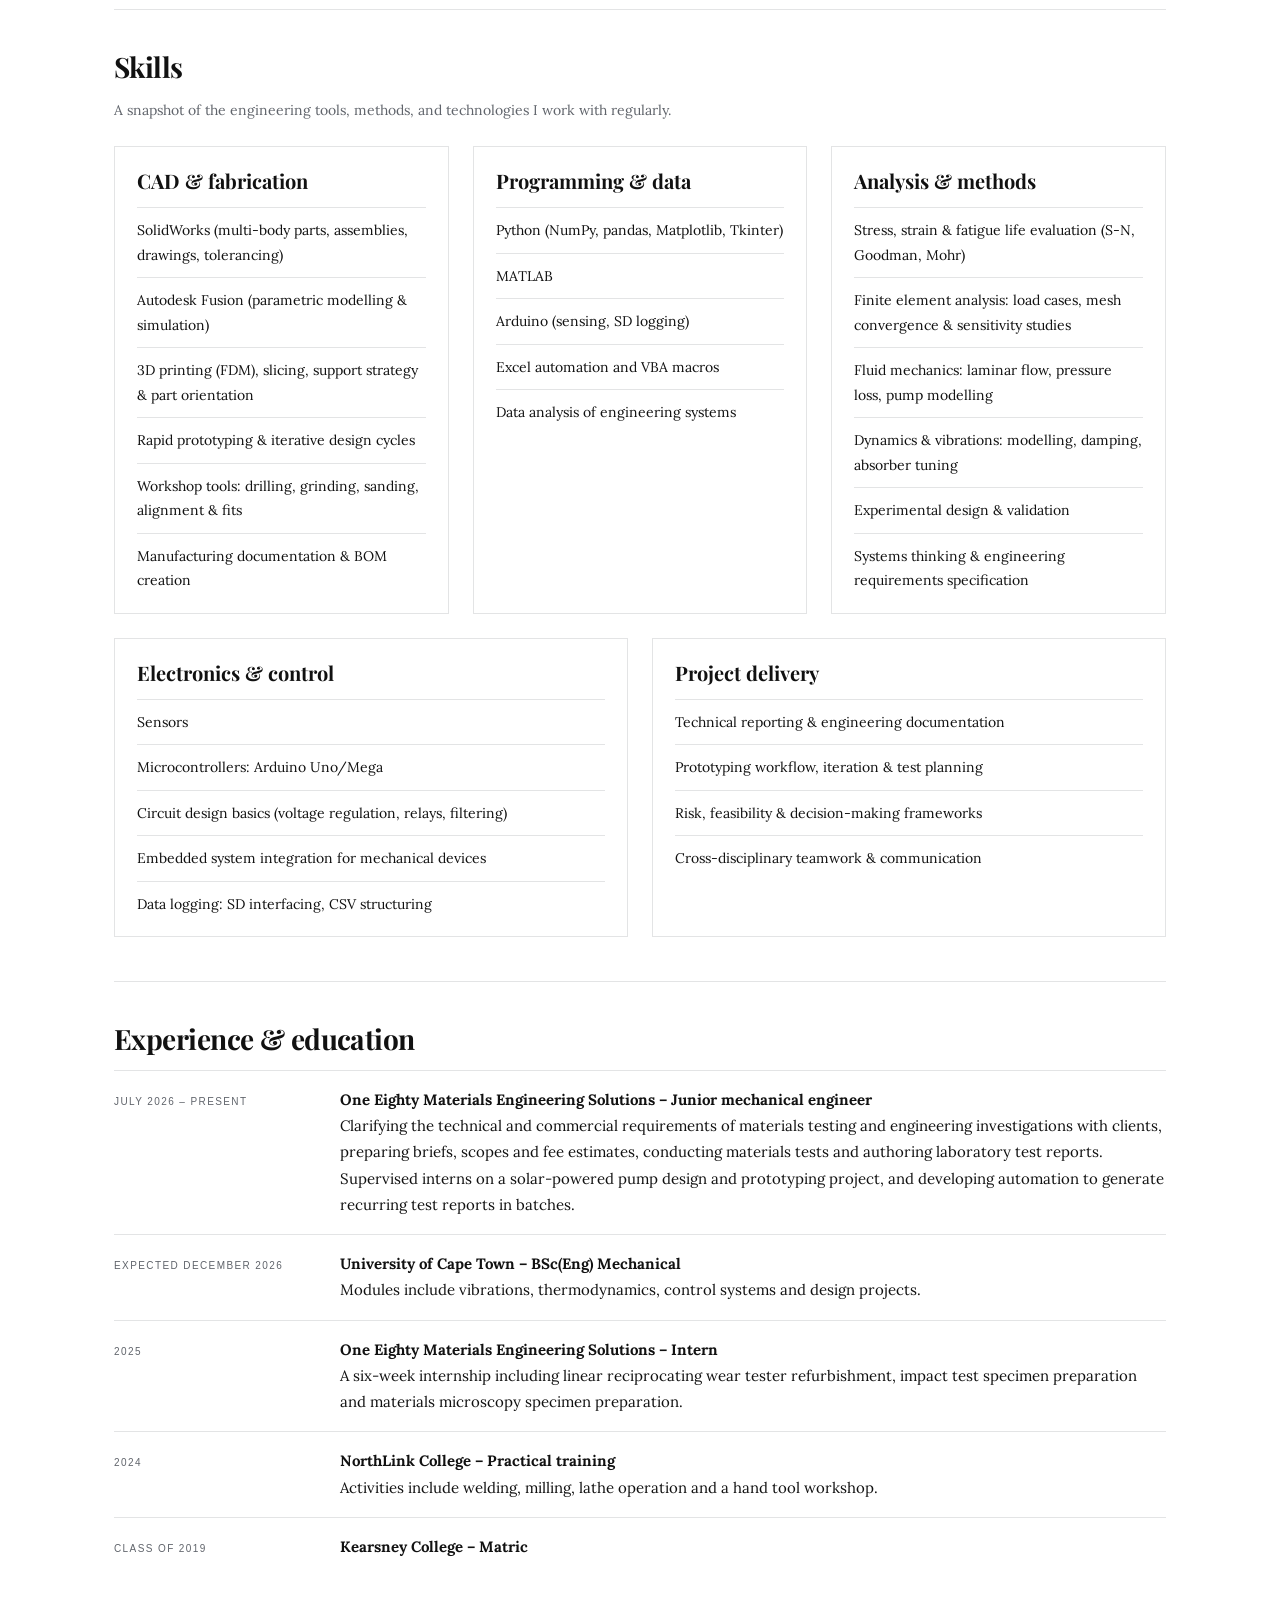
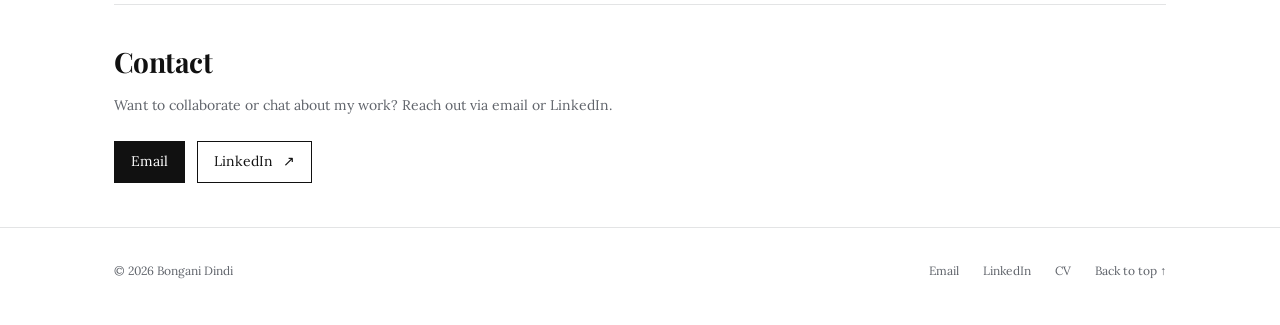
==== commit 968cf04e: "Unify the site on one stylesheet and project page layout Every page now shares assets/site.css and a" ====
--- a/index.html
+++ b/index.html
@@ -1,545 +1,281 @@
-
 <!doctype html>
-<html lang="en" class="no-js">
+<html lang="en">
 <head>
-  <meta charset="utf-8" />
-  <meta name="viewport" content="width=device-width, initial-scale=1" />
-  <title>Bongani Dindi • Portfolio</title>
-  <meta name="description" content="Portfolio of Bongani Dindi – Mechanical engineering, design and software projects, skills, and professional background." />
-  <meta name="color-scheme" content="light" />
-  <meta name="theme-color" content="#ffffff" />
+  <meta charset="utf-8">
+  <meta name="viewport" content="width=device-width, initial-scale=1">
+  <title>Bongani Dindi – Portfolio</title>
+  <meta name="description" content="Portfolio of Bongani Dindi – mechanical engineering, design and software projects, skills, and professional background.">
+  <meta name="color-scheme" content="light">
+  <meta name="theme-color" content="#ffffff">
+  <meta property="og:type" content="website">
+  <meta property="og:title" content="Bongani Dindi – Portfolio">
+  <meta property="og:description" content="Mechanical engineering, design and software projects, together with the learning and deliverables behind them.">
+  <meta property="og:url" content="https://bongani-dindi.github.io/">
+  <meta property="og:image" content="https://bongani-dindi.github.io/images/bongani-dindi.jpeg">
+  <link rel="icon" href="favicon.svg" type="image/svg+xml">
   <link rel="preconnect" href="https://fonts.googleapis.com">
   <link rel="preconnect" href="https://fonts.gstatic.com" crossorigin>
-  <link href="https://fonts.googleapis.com/css2?family=Lora:wght@400;600&family=Playfair+Display:wght@600;700&display=swap" rel="stylesheet">
-  <style>
-    :root{
-      --bg:#ffffff; --text:#111111; --muted:#6b7280; --border:#e5e7eb; --accent:#111111;
-      --max:1100px; --radius:0; --shadow: none;
-    }
-    *{box-sizing:border-box}
-    html,body{height:100%}
-    body{margin:0;background:var(--bg);color:var(--text);font-family: "Lora", Georgia, serif; line-height:1.7}
-    img{max-width:100%;height:auto}
-    a{color:var(--accent);text-decoration:none}
-    a:hover{text-decoration:underline}
-    .container{max-width:var(--max);margin:0 auto;padding:0 24px}
-
-    header{position:sticky;top:0;background:#fff;border-bottom:1px solid var(--border);z-index:30}
-    nav{display:flex;align-items:center;justify-content:space-between; min-height:72px;gap:20px;flex-wrap:wrap;padding:12px 0}
-    .brand{display:flex;align-items:center;gap:.75rem}
-    .brand .logo{display:none}
-    .brand strong{font-family:"Playfair Display", Georgia, serif; font-weight:700; font-size:20px}
-    .brand small{color:var(--muted)}
-    .nav-links{display:flex;gap:0;flex-wrap:wrap;border:1px solid var(--text)}
-    .nav-links a{padding:.65rem 1.25rem;border-right:1px solid var(--text);color:var(--text);text-transform:none;letter-spacing:.02em}
-    .nav-links a:last-child{border-right:none}
-    .nav-links a:hover{background:#111;color:#fff;text-decoration:none}
-    a:focus-visible{outline:2px solid var(--text);outline-offset:4px}
-    @media (max-width:900px){header{position:static}}
-    @media (max-width:760px){
-      header{position:static}
-      .nav-links{width:100%;border:none;gap:8px}
-      .nav-links a,.nav-links a:last-child{border:1px solid var(--text);padding:.55rem .75rem;font-size:14px;flex:1;text-align:center}
-    }
-
-    .hero{padding:72px 0 32px;text-align:left}
-    .hero-layout{display:grid;grid-template-columns:minmax(0,1fr) minmax(240px,340px);gap:48px;align-items:center}
-    .hero-copy{min-width:0}
-    .eyebrow{letter-spacing:.35em;color:var(--muted);text-transform:uppercase;font-size:12px;margin:0 0 16px}
-    .hero h1{font-family:"Playfair Display", Georgia, serif; font-weight:700; font-size:clamp(42px,5.8vw,76px); line-height:1.05; margin:0 0 20px}
-    .hero p{max-width:780px;margin:0 0 22px;color:var(--text)}
-    .actions{display:flex;gap:12px;justify-content:center;flex-wrap:wrap;margin-top:8px}
-    .hero .actions{justify-content:flex-start}
-    .hero-portrait{margin:0;padding:10px;border:1px solid var(--border);background:#fff}
-    .hero-portrait img{display:block;width:100%;height:auto}
-    .hero-card{margin-top:32px}
-    @media(max-width:800px){
-      .hero{padding-top:40px}
-      .hero-layout{grid-template-columns:1fr;gap:32px}
-      .hero-portrait{width:100%;max-width:340px;justify-self:center}
-    }
-    .btn{display:inline-flex;align-items:center;gap:.5rem;border:1px solid var(--text); background:transparent; padding:.7rem 1.1rem;border-radius:0; font-weight:600}
-    .btn:hover{background:#111;color:#fff}
-
-
-    section{padding:40px 0}
-    h2{font-family:"Playfair Display", Georgia, serif; font-size:28px; margin:0 0 6px; font-weight:700}
-    .sub{color:var(--muted); margin:0 0 18px; letter-spacing:.08em; text-transform:uppercase; font-size:12px}
-
-    .card{background:#fff; border:1px solid var(--border); border-radius:0; padding:20px}
-
-
-    .filters{display:flex; gap:8px; flex-wrap:wrap; margin-bottom:16px; justify-content:flex-start}
-    .filters button{cursor:pointer;background:transparent;border:1px solid var(--text); color:var(--text); padding:.45rem .9rem; border-radius:0}
-    .filters button.active, .filters button:hover{background:#111;color:#fff}
-
-
-    .projects{display:grid; grid-template-columns: repeat(12, 1fr); gap:20px}
-    .project{grid-column: span 4; display:flex; flex-direction:column; gap:.6rem}
-    .project .thumb{border:1px solid var(--border); border-radius:0; aspect-ratio:16/10; background:#f6f6f6; display:grid; place-items:center; color:#111; font-weight:700}
-    .project h3{margin:.2rem 0 0; font-size:20px; font-family:"Playfair Display", Georgia, serif}
-    .tags{display:flex; flex-wrap:wrap; gap:.4rem}
-    .tag{font-size:12px; padding:.2rem .5rem; border:1px solid var(--border); color:var(--muted)}
-    .links{display:flex; gap:.6rem; margin-top:auto}
-    .links a{padding:.5rem .8rem; border:1px solid var(--text); background:transparent}
-    .links a:hover{background:#111;color:#fff;text-decoration:none}
-    @media (max-width:1100px){ .project{grid-column: span 6} }
-    @media (max-width:700px){ .project{grid-column: span 12} }
-
-
-    .skills{display:grid; grid-template-columns:repeat(12, 1fr); gap:16px}
-    .skills .col{grid-column:span 4}
-    .skills ul{list-style:none;padding:0;margin:0; display:grid; gap:.35rem}
-    .skills li{padding:.6rem .8rem; border:1px dashed var(--border); background:#fafafa}
-    @media (max-width:900px){ .skills .col{grid-column:span 12} }
-
-    .timeline{display:grid; gap:14px}
-    .titem{display:grid; grid-template-columns:140px 1fr; gap:12px; align-items:start}
-    .titem .when{color:var(--muted)}
-    @media (max-width:600px){ .titem{grid-template-columns:1fr} }
-
-
-    footer{padding:40px 0 64px; color:var(--muted); border-top:1px solid var(--border)}
-    .socials{display:flex; gap:.75rem; flex-wrap:wrap}
-    .kbd{font:600 12px/1 ui-monospace, SFMono-Regular, Menlo, monospace; border:1px solid var(--border); padding:.25rem .4rem}
-    /* --- PROJECT CARD HOVER ANIMATIONS --- */
-
-    .card.project {
-      transition: transform 0.35s ease, box-shadow 0.35s ease;
-      position: relative;
-      overflow: hidden;
-    }
-
-    /* Lift card on hover */
-    .card.project:hover {
-      transform: translateY(-6px);
-      box-shadow: 0 12px 30px rgba(0,0,0,0.35);
-    }
-
-    /* Thumbnail container */
-    .card.project .thumb {
-      height: 160px;
-      border-radius: 12px;
-      background-size: cover;
-      background-position: center;
-      background-repeat: no-repeat;
-
-      position: relative;
-      overflow: hidden;
-
-      display: flex;
-      align-items: flex-end;
-      padding: 0.75rem;
-      color: #fff;
-      font-weight: 600;
-      font-size: 1rem;
-      z-index: 1;
-
-      transition: transform 0.4s ease;
-    }
-
-    /* Zoom image on hover */
-    .card.project:hover .thumb {
-      transform: scale(1.06);
-    }
-
-    /* Dark overlay for readability */
-    .card.project .thumb::before {
-      content: "";
-      position: absolute;
-      inset: 0;
-      background: linear-gradient(to bottom, rgba(0,0,0,0.2), rgba(0,0,0,0.55));
-      opacity: 0.0;
-      transition: opacity 0.35s ease;
-      z-index: -1;
-    }
-
-    /* Fade overlay on hover */
-    .card.project:hover .thumb::before {
-      opacity: 1;
-    }
-
-    /* Text label with slight hover lift */
-    .card.project .thumb span {
-      position: relative;
-      z-index: 2;
-      backdrop-filter: blur(4px);
-      background: rgba(0,0,0,0.25);
-      padding: 0.25rem 0.5rem;
-      border-radius: 6px;
-      transition: transform 0.3s ease;
-    }
-
-    .card.project:hover .thumb span {
-      transform: translateY(-2px);
-    }
-
-    /* Link hover animation */
-    .card.project .links a {
-      transition: color 0.25s ease, opacity 0.25s ease;
-    }
-
-    .card.project:hover .links a:hover {
-      color: #fff;
-      background: var(--text);
-      opacity: 1;
-    }
-
-
-    /* Project notebook images share a consistent thumbnail frame. */
-    .card.project .thumb.diagram,.card.project .thumb.project-image{padding:0;border-radius:0;display:block;background:#f7f7f5;aspect-ratio:5/3;height:auto}
-    .thumb.diagram img,.thumb.project-image img{display:block;width:100%;height:100%;object-fit:contain}
-    .card.project .thumb.project-image{background:#151921}
-    .project-label{font-family:Arial,sans-serif;font-size:10px;letter-spacing:.12em;text-transform:uppercase;color:#60646b;margin:4px 0 0}
-    .project-status{align-self:flex-start;font-family:Arial,sans-serif;font-size:10px;border:1px solid var(--border);padding:3px 7px;color:#60646b}
-    .card-summary{font-size:14px;margin:4px 0;color:#3e4248}
-    .project-topics{font-family:Arial,sans-serif;font-size:11px;color:#60646b;margin:4px 0 8px}
-    .projects-intro{max-width:740px;margin:10px 0 22px;color:#60646b;font-size:14px}
-    button:focus-visible,.project-search input:focus-visible{outline:2px solid var(--text);outline-offset:4px}
-    .project-search{display:flex;align-items:center;gap:12px;flex-wrap:wrap;font-size:13px;color:#60646b;margin:0 0 20px}
-    .project-search input{padding:.6rem .8rem;border:1px solid var(--border);border-radius:0;background:#fff;color:var(--text);font:inherit;max-width:100%;width:280px}
-    .project-search p{margin:0 0 0 auto}
-    .project-empty{border:1px solid var(--border);padding:24px;color:#60646b;background:#f7f7f5}
-    [hidden]{display:none!important}
-    @media(prefers-reduced-motion:reduce){.card.project,.card.project .thumb,.card.project .thumb span{transition:none}.card.project:hover,.card.project:hover .thumb,.card.project:hover .thumb span{transform:none}}
-  </style>
+  <link href="https://fonts.googleapis.com/css2?family=Lora:wght@400;600&amp;family=Playfair+Display:wght@600;700&amp;display=swap" rel="stylesheet">
+  <link rel="stylesheet" href="assets/site.css">
+  <script src="assets/site.js" defer></script>
 </head>
-<body>
-  <header>
+<body id="top">
+  <a class="skip-link" href="#main">Skip to content</a>
+  <header class="site-header">
     <div class="container">
-      <nav aria-label="Main navigation">
-        <div class="brand">
-          <div class="logo" aria-hidden="true">BD</div>
-          <div>
-            <strong>Bongani Dindi</strong><br>
-            <small>Mechanical Engineering • UCT '26</small>
-          </div>
-        </div>
+      <nav class="site-nav" aria-label="Main navigation">
+        <a class="brand" href="index.html" aria-current="page"><strong>Bongani Dindi</strong><br><small>Mechanical Engineering • UCT ’26</small></a>
         <div class="nav-links">
-          <a class="chip" href="#projects">Projects</a>
-          <a class="chip" href="updates.html">Updates</a>
-          <a class="chip" href="about.html">About me</a>
-          <a class="chip" href="#skills">Skills</a>
-          <a class="chip" href="#experience">Experience</a>
-          <a class="chip" href="#contact">Contact</a>
+          <a href="#projects">Projects</a>
+          <a href="updates.html">Updates</a>
+          <a href="about.html">About me</a>
+          <a href="#skills">Skills</a>
+          <a href="#experience">Experience</a>
+          <a href="#contact">Contact</a>
         </div>
       </nav>
     </div>
   </header>
 
-  <main class="container">
-    <section class="hero">
-      <div class="hero-layout">
-        <div class="hero-copy">
-          <p class="eyebrow">Explore my world through projects</p>
-          <h1>Portfolio Of Activities</h1>
-          <p>I bring curiosity, analytical thinking and a practical approach to mechanical engineering. Explore my design, modelling and software projects, together with the learning and deliverables behind them.</p>
+  <main class="container" id="main" tabindex="-1">
+    <section class="hero page-hero" aria-labelledby="page-title">
+      <p class="eyebrow">Explore my world through projects</p>
+      <div class="hero-grid has-portrait">
+        <div>
+          <h1 id="page-title">Portfolio of activities.</h1>
+          <p class="lead">I bring curiosity, analytical thinking and a practical approach to mechanical engineering. Explore my design, modelling and software projects, together with the learning and deliverables behind them.</p>
           <div class="actions">
-            <a class="btn" href="BONGANI_DINDI_CV.pdf" download>Download CV</a>
-            <a class="btn" href="#projects">See Projects</a>
-            <a class="btn" href="updates.html">Project updates</a>
-            <a class="btn" href="about.html">About me</a>
-            <a class="btn" href="mailto:bongani14d@gmail.com">Contact</a>
+            <a class="btn btn-primary" href="BONGANI_DINDI_CV.pdf" download>Download CV</a>
+            <a class="btn" href="#projects">See projects</a>
+            <a class="btn" href="#contact">Get in touch</a>
           </div>
         </div>
         <figure class="hero-portrait">
           <img src="images/bongani-dindi.jpeg" width="768" height="1024" alt="Portrait of Bongani Dindi" decoding="async" fetchpriority="high">
         </figure>
       </div>
-      <div class="hero-card">
-        <h3 style="margin-top:0">Quick facts</h3>
-        <ul style="margin:0; padding-left:1.1rem">
-          <li>Engineering Projects: UV Ageing Chamber, Irradiance Calculator, Thermal-Stress Analysis, Infusion Pump Design, Bi-stable Valve Analysis and Wear Tester Refurbishment.</li>
-          <li>Programming Skills: SolidWorks, Python, MATLAB, VBA Macros, Excel, Arduino; data + controls basics.</li>
-          <li>Soft Skills: Teamwork and Leadership, Written and Verbal Communication, Problem-Solving, Work Ethic, and Creativity.</li>
-          <li>Artistic Pursuits: Drawing, Piano, Painting and Writing.</li>
-          <li>Interests: Energy Systems, Combustion Cycles, Thermodynamic Cycles, Turbomachinery, 
-              Artificial Intelligence, Art, Literature, Philosophy, Psychology.</li>
-        </ul>
-      </div>
-    </section>
-
-    <section id="projects">
-      <h2>Highlighted projects</h2>
-      <p class="projects-intro">Explore recent engineering and software work alongside my earlier design projects. Each new project notebook includes goals, technical learning, soft skills, detailed updates and deliverables.</p>
-      <p class="sub">Filter by area:</p>
-      <div class="filters" id="filters" role="group" aria-label="Project filters" hidden>
-        <button type="button" class="active" data-filter="all" aria-pressed="true" aria-controls="projectGrid">All</button>
-        <button type="button" data-filter="engineering" aria-pressed="false" aria-controls="projectGrid">Engineering</button>
-        <button type="button" data-filter="art" aria-pressed="false" aria-controls="projectGrid">Art</button>
-        <button type="button" data-filter="software" aria-pressed="false" aria-controls="projectGrid">Software</button>
-        <button type="button" data-filter="energy" aria-pressed="false" aria-controls="projectGrid">Energy</button>
-      </div>
-      <div class="project-search" id="project-tools" hidden>
-        <label for="project-search">Search projects</label><input type="search" id="project-search" placeholder="Find a project or topic" aria-controls="projectGrid" autocomplete="off">
-        <p id="project-count" role="status" aria-live="polite" aria-atomic="true">7 projects</p>
-      </div>
-      <div class="projects" id="projectGrid">
-        <article class="card project" data-tags="engineering" aria-labelledby="uv_chamber-card-title">
-          <div class="thumb project-image"><img src="images/uv-ageing-chamber.jpeg" width="1672" height="941" alt="Ultraviolet ageing chamber concept with a stainless steel enclosure and touchscreen controls" loading="lazy" decoding="async"></div>
-          <p class="project-label">Materials testing · Engineering</p>
-          <h3 id="uv_chamber-card-title">Ultraviolet ageing chamber</h3>
-          <span class="project-status">Design &amp; planning</span>
-          <p class="card-summary">A chamber concept for controlled UV, heat and condensation exposure, developed from a laboratory service need.</p>
-          <p class="project-topics">Requirements · Subsystem design · Test planning</p>
-          <div class="tags"><span class="tag">Engineering</span></div>
-          <div class="links"><a href="projects/uv_chamber.html" aria-label="Read the UV ageing chamber project notebook">Project details ↗</a></div>
-        </article>
-        <article class="card project" data-tags="engineering software" aria-labelledby="irradiance_calculator-card-title">
-          <div class="thumb diagram"><img src="images/uv-irradiance-heatmap.svg" width="947" height="796" alt="Specimen-plane irradiance heatmap with longitudinal and transverse centreline profiles" loading="lazy" decoding="async"></div>
-          <p class="project-label">Simulation tools · Engineering &amp; software</p>
-          <h3 id="irradiance_calculator-card-title">UV lamp &amp; irradiance calculator</h3>
-          <span class="project-status">Tool development</span>
-          <p class="card-summary">A Python tool connecting lamp geometry, irradiance distribution, spectral data and reproducible design comparisons.</p>
-          <p class="project-topics">Python · Numerical modelling · Data visualisation</p>
-          <div class="tags"><span class="tag">Engineering</span><span class="tag">Software</span></div>
-          <div class="links"><a href="projects/irradiance_calculator.html" aria-label="Read the Irradiance calculator project notebook">Project details ↗</a></div>
-        </article>
-        <article class="card project" data-tags="software energy" aria-labelledby="solar_battery-card-title">
-          <div class="thumb project-image"><img src="images/solar-battery-community-station.webp" width="1672" height="941" alt="Illustrative shared battery station beside homes with rooftop solar" loading="lazy" decoding="async"></div>
-          <p class="project-label">Energy systems · Software</p>
-          <h3 id="solar_battery-card-title">Solar PV &amp; battery modelling</h3>
-          <span class="project-status">Data &amp; modelling</span>
-          <p class="card-summary">A time-series pipeline comparing solar production, residential demand and battery scenarios with explicit data assumptions.</p>
-          <p class="project-topics">Energy systems · Time-series data · Battery simulation</p>
-          <div class="tags"><span class="tag">Software</span><span class="tag">Energy</span></div>
-          <div class="links"><a href="projects/solar_battery.html" aria-label="Read the Solar &amp; battery modelling project notebook">Project details ↗</a></div>
-        </article>
-        <article class="card project" data-tags="engineering" aria-labelledby="thermal_stress-card-title">
-          <div class="thumb project-image"><img src="images/thermal-stress-flange-stress.jpeg" width="1672" height="941" alt="Illustrative mesh and stress contour on a bolted flange joint" loading="lazy" decoding="async"></div>
-          <p class="project-label">Mechanical analysis · Engineering</p>
-          <h3 id="thermal_stress-card-title">Piping &amp; flange thermal-stress analysis</h3>
-          <span class="project-status">Simulation study</span>
-          <p class="card-summary">A global and local FEA study of thermal loading, support conditions and bolted-flange response.</p>
-          <p class="project-topics">Finite element analysis · Model verification · Technical reporting</p>
-          <div class="tags"><span class="tag">Engineering</span></div>
-          <div class="links"><a href="projects/thermal_stress.html" aria-label="Read the Thermal-stress analysis project notebook">Project details ↗</a></div>
-        </article>
-
-
-        <article class="card project" data-tags="engineering" aria-labelledby="p4-title">
-          <div class="thumb" style="background-image: url('images/infusion_pump_thumb.tiff');">
-            <span>Infusion Pump</span>
-          </div>
-          <h3 id="p4-title">Positive displacement infusion pump (veterinary)</h3>
-          <p class="sub"><strong>Project Type:</strong> Detailed Mechanical Design.</p>
-          <p class="sub"><strong>Role:</strong> System Design · Mechanical Analysis · Gearbox Sizing.</p>
-          <p class="sub"><strong>Focus:</strong> Design of a Positive Displacment Pump for Veterinary Applications.</p>
-          <div class="tags"><span class="tag">Engineering</span></div>
-          <div class="links">
-            <a href="projects/infusion_pump.html" class="open-details" data-target="p4-details">Details</a>
-            <!-- <a href="reports/infusion_pump_repot.pdf">Report</a> -->
-          </div>
-          <details id="p4-details"><summary>More</summary>
-              <p>This project focused on the design and analysis of a rotary peristaltic positive displacement pump intended for veterinary medical applications. 
-                The pump was developed to accurately dispense or infuse fluids while maintaining sterility, reliability, and ease of use for veterinarians.
-              </p>
-          </details>
-        </article>
-
-        <article class="card project" data-tags="engineering" aria-labelledby="p5-title">
-          <div class="thumb" style="background-image: url('images/bi_stable_valve_thumb.tiff');">
-            <span>Bi-stable Clamp Valve</span>
-          </div>          
-          <h3 id="p5-title">Bi‑stable clamp valve for embedded 3D printing</h3>
-          <p class="sub"><strong>Project Type:</strong> Mechanical Design Report.</p>
-          <p class="sub"><strong>Role:</strong> Mechanical Systems Analysis & Computational Modelling.</p>
-          <p class="sub"><strong>Focus:</strong> Bi-Stable Mechanism for Active Flow Control.</p>
-          <div class="tags"><span class="tag">Engineering</span></div>
-          <div class="links">
-            <a href="projects/bi_stable_valve.html" class="open-details" data-target="p4-details">Details</a>
-            <!-- <a href="reports/bi_stable_valve_report.pdf">Report</a> -->
-            <!-- <a href="#">Poster</a> -->
-          </div>
-          <details id="p5-details"><summary>More</summary>
-            <p>This project investigated the design and analysis of a bi-stable clamp valve for precise, energy-efficient flow control in a next-generation embedded 3D printer.</p>
-          </details>
-        </article>
-
-        <article class="card project" data-tags="engineering software" aria-labelledby="p6-title">
-          <div class="thumb" style="background-image: url('images/wear_tester_thumb.tiff');">
-            <span>Wear Tester</span>
-          </div>
-          <h3 id="p6-title">Linear reciprocating wear tester refurbishment</h3>
-          <p class="sub"><strong>Project Type:</strong> Experimental Systems Refurbishment and Automation.</p>
-          <p class="sub"><strong>Role:</strong> Mechanical Restoration · Embedded System Integration · Vibration Analysis.</p>
-          <p class="sub"><strong>Focus:</strong> Recommissioning and upgrading a linear reciprocating wear tester</p>
-          <div class="tags"><span class="tag">Engineering</span><span class="tag">Software</span></div>
-          <div class="links">
-            <a href="projects/wear_tester.html" class="open-details" data-target="p6-details">Details</a>
-          </div>
-          <details id="p6-details"><summary>More</summary>
-            <p>There were wear tester units that have experienced mechanical degradation and operate on an old electronic system. These systems required refurbishment so that they could be operated and produce reliable results. 
-              The refurbishment aims to repair and replace failed mechanical components, update the electronic motor and sensor control system and reduce the excessive vibration response of the system.</p>
-          </details>
-        </article>
-      </div>
-      <p id="project-empty" class="project-empty" hidden>No matching projects. Try another topic or choose All and clear the search.</p>
-    </section>
-
-    <section id="skills">
-      <h2>Skills</h2>
-      <p class="sub">A snapshot of the engineering tools, methods, and technologies I work with regularly.</p>
-    
-      <div class="skills">
-        
-        <!-- CAD & Fabrication -->
-        <div class="col card">
-          <h3>CAD & Fabrication</h3>
+    </section>
+
+    <section class="block" aria-labelledby="facts-title">
+      <div class="section-heading"><h2 id="facts-title">Quick facts</h2></div>
+      <dl class="fact-list">
+        <div><dt>Engineering projects</dt><dd>UV ageing chamber, irradiance calculator, thermal-stress analysis, infusion pump design, bi-stable valve analysis and wear tester refurbishment.</dd></div>
+        <div><dt>Tools &amp; programming</dt><dd>SolidWorks, Autodesk Fusion, Python, MATLAB, VBA macros, Excel and Arduino; data and controls basics.</dd></div>
+        <div><dt>Soft skills</dt><dd>Teamwork and leadership, written and verbal communication, problem-solving, work ethic and creativity.</dd></div>
+        <div><dt>Artistic pursuits</dt><dd>Drawing, piano, painting and writing.</dd></div>
+        <div><dt>Certifications</dt><dd>Dale Carnegie Generation Next Leadership and Communication; Artificial Intelligence Foundations: Machine Learning.</dd></div>
+        <div><dt>Interests</dt><dd>Energy systems, combustion cycles, thermodynamic cycles, turbomachinery, artificial intelligence, art, literature, philosophy and psychology.</dd></div>
+      </dl>
+    </section>
+
+    <section class="block" id="projects" aria-labelledby="projects-title" data-filterable>
+      <div class="section-heading">
+        <h2 id="projects-title">Highlighted projects</h2>
+        <p data-filter-count data-singular="project" data-plural="projects" role="status" aria-live="polite" aria-atomic="true">7 projects</p>
+      </div>
+      <p class="section-intro">Explore recent engineering and software work alongside my earlier design projects. Each new project notebook includes goals, technical learning, soft skills, detailed updates and deliverables.</p>
+      <!-- Controls are enhanced with JavaScript. Every project is listed without it. -->
+      <div class="tools" data-filter-tools hidden>
+        <div class="filters" role="group" aria-label="Filter projects by area">
+          <button class="filter" type="button" data-filter="all" aria-pressed="true" aria-controls="project-list">All projects</button>
+          <button class="filter" type="button" data-filter="engineering" aria-pressed="false" aria-controls="project-list">Engineering</button>
+          <button class="filter" type="button" data-filter="software" aria-pressed="false" aria-controls="project-list">Software</button>
+          <button class="filter" type="button" data-filter="energy" aria-pressed="false" aria-controls="project-list">Energy</button>
+          <button class="filter" type="button" data-filter="art" aria-pressed="false" aria-controls="project-list">Art</button>
+        </div>
+        <label class="search-label" for="project-search">Search
+          <input id="project-search" type="search" placeholder="Find a project or topic" autocomplete="off" aria-controls="project-list" data-filter-search>
+          <span class="key-hint" aria-hidden="true" title="Press / to search">/</span>
+        </label>
+      </div>
+
+      <!--
+        To add a project, copy an article below and point its links at the new page.
+        Set data-category to space-separated engineering, software, energy and/or art.
+        The filters and the count pick up every article automatically.
+      -->
+      <div class="project-grid" id="project-list" data-filter-list>
+        <article class="project-card" data-category="engineering" aria-labelledby="uv-chamber-card-title">
+          <div class="card-media"><img src="images/uv-ageing-chamber.jpeg" width="1672" height="941" alt="Ultraviolet ageing chamber concept with a stainless steel enclosure and touchscreen controls" loading="lazy" decoding="async"></div>
+          <div class="card-body">
+            <p class="card-label">Materials testing · Engineering</p>
+            <h3 id="uv-chamber-card-title"><a href="projects/uv_chamber.html">Ultraviolet ageing chamber</a></h3>
+            <span class="status">Design &amp; planning</span>
+            <p class="card-summary">A chamber concept for controlled UV, heat and condensation exposure, developed from a laboratory service need.</p>
+            <p class="card-topics">Requirements · Subsystem design · Test planning</p>
+            <span class="card-more" aria-hidden="true">Project details ↗</span>
+          </div>
+        </article>
+
+        <article class="project-card" data-category="engineering software" aria-labelledby="irradiance-card-title">
+          <div class="card-media is-diagram"><img src="images/uv-irradiance-heatmap.svg" width="947" height="796" alt="Specimen-plane irradiance heatmap with longitudinal and transverse centreline profiles" loading="lazy" decoding="async"></div>
+          <div class="card-body">
+            <p class="card-label">Simulation tools · Engineering &amp; software</p>
+            <h3 id="irradiance-card-title"><a href="projects/irradiance_calculator.html">UV lamp &amp; irradiance calculator</a></h3>
+            <span class="status">Tool development</span>
+            <p class="card-summary">A Python tool connecting lamp geometry, irradiance distribution, spectral data and reproducible design comparisons.</p>
+            <p class="card-topics">Python · Numerical modelling · Data visualisation</p>
+            <span class="card-more" aria-hidden="true">Project details ↗</span>
+          </div>
+        </article>
+
+        <article class="project-card" data-category="software energy" aria-labelledby="solar-battery-card-title">
+          <div class="card-media"><img src="images/solar-battery-community-station.webp" width="1672" height="941" alt="Illustrative shared battery station beside homes with rooftop solar" loading="lazy" decoding="async"></div>
+          <div class="card-body">
+            <p class="card-label">Energy systems · Software</p>
+            <h3 id="solar-battery-card-title"><a href="projects/solar_battery.html">Solar PV &amp; battery modelling</a></h3>
+            <span class="status">Data &amp; modelling</span>
+            <p class="card-summary">A time-series pipeline comparing solar production, residential demand and battery scenarios with explicit data assumptions.</p>
+            <p class="card-topics">Energy systems · Time-series data · Battery simulation</p>
+            <span class="card-more" aria-hidden="true">Project details ↗</span>
+          </div>
+        </article>
+
+        <article class="project-card" data-category="engineering" aria-labelledby="thermal-stress-card-title">
+          <div class="card-media"><img src="images/thermal-stress-flange-stress.jpeg" width="1672" height="941" alt="Illustrative mesh and stress contour on a bolted flange joint" loading="lazy" decoding="async"></div>
+          <div class="card-body">
+            <p class="card-label">Mechanical analysis · Engineering</p>
+            <h3 id="thermal-stress-card-title"><a href="projects/thermal_stress.html">Piping &amp; flange thermal-stress analysis</a></h3>
+            <span class="status">Simulation study</span>
+            <p class="card-summary">A global and local FEA study of thermal loading, support conditions and bolted-flange response.</p>
+            <p class="card-topics">Finite element analysis · Model verification · Technical reporting</p>
+            <span class="card-more" aria-hidden="true">Project details ↗</span>
+          </div>
+        </article>
+
+        <article class="project-card" data-category="engineering" aria-labelledby="infusion-pump-card-title">
+          <div class="card-media"><img src="images/infusion-pump-prototype.jpeg" width="960" height="720" alt="Prototype rotary peristaltic infusion pump with a green 3D-printed rotor housing above its gearbox" loading="lazy" decoding="async"></div>
+          <div class="card-body">
+            <p class="card-label">Mechanical design · Engineering</p>
+            <h3 id="infusion-pump-card-title"><a href="projects/infusion_pump.html">Positive-displacement infusion pump (veterinary)</a></h3>
+            <span class="status">Completed</span>
+            <p class="card-summary">A rotary peristaltic pump designed to dispense or infuse fluids accurately for veterinary use while maintaining sterility, reliability and ease of use.</p>
+            <p class="card-topics">System design · Mechanical analysis · Gearbox sizing</p>
+            <span class="card-more" aria-hidden="true">Project details ↗</span>
+          </div>
+        </article>
+
+        <article class="project-card" data-category="engineering" aria-labelledby="bi-stable-valve-card-title">
+          <div class="card-media"><img src="images/bi-stable-valve-positions.jpeg" width="960" height="720" alt="CAD views of the bi-stable clamp valve in its closed and open positions" loading="lazy" decoding="async"></div>
+          <div class="card-body">
+            <p class="card-label">Mechanism analysis · Engineering</p>
+            <h3 id="bi-stable-valve-card-title"><a href="projects/bi_stable_valve.html">Bi-stable clamp valve for embedded 3D printing</a></h3>
+            <span class="status">Completed</span>
+            <p class="card-summary">Design and analysis of a bi-stable clamp valve for precise, energy-efficient flow control in a next-generation embedded 3D printer.</p>
+            <p class="card-topics">Mechanical systems analysis · Computational modelling</p>
+            <span class="card-more" aria-hidden="true">Project details ↗</span>
+          </div>
+        </article>
+
+        <article class="project-card" data-category="engineering software" aria-labelledby="wear-tester-card-title">
+          <div class="card-media"><img src="images/wear-tester-rig.jpeg" width="960" height="720" alt="Linear reciprocating wear tester on a workbench with its drive motor and loading arm" loading="lazy" decoding="async"></div>
+          <div class="card-body">
+            <p class="card-label">Experimental rigs · Engineering &amp; software</p>
+            <h3 id="wear-tester-card-title"><a href="projects/wear_tester.html">Linear reciprocating wear tester refurbishment</a></h3>
+            <span class="status">Completed</span>
+            <p class="card-summary">Repairing failed mechanical components, replacing the legacy electronics with an Arduino-based control and data logging system, and reducing vibration so the tester produces reliable results.</p>
+            <p class="card-topics">Mechanical restoration · Embedded integration · Vibration analysis</p>
+            <span class="card-more" aria-hidden="true">Project details ↗</span>
+          </div>
+        </article>
+      </div>
+
+      <div class="empty-state" data-filter-empty hidden>
+        <h3>No matching projects</h3>
+        <p>Try a different topic or clear the filters to see every project.</p>
+        <button class="btn" type="button" data-filter-reset>Clear filters</button>
+      </div>
+    </section>
+
+    <section class="block" id="skills" aria-labelledby="skills-title">
+      <div class="section-heading"><h2 id="skills-title">Skills</h2></div>
+      <p class="section-intro">A snapshot of the engineering tools, methods, and technologies I work with regularly.</p>
+      <div class="skill-grid">
+        <article class="skill-card">
+          <h3>CAD &amp; fabrication</h3>
           <ul>
             <li>SolidWorks (multi-body parts, assemblies, drawings, tolerancing)</li>
-            <li>3D printing (FDM), slicing, support strategy & part orientation</li>
-            <li>Rapid prototyping & iterative design cycles</li>
-            <li>Workshop tools: drilling, grinding, sanding, alignment & fits</li>
-            <li>Manufacturing documentation & BOM creation</li>
-          </ul>
-        </div>
-    
-        <!-- Programming & Data -->
-        <div class="col card">
-          <h3>Programming & Data</h3>
-          <ul>
-            <li>Python</li>
+            <li>Autodesk Fusion (parametric modelling &amp; simulation)</li>
+            <li>3D printing (FDM), slicing, support strategy &amp; part orientation</li>
+            <li>Rapid prototyping &amp; iterative design cycles</li>
+            <li>Workshop tools: drilling, grinding, sanding, alignment &amp; fits</li>
+            <li>Manufacturing documentation &amp; BOM creation</li>
+          </ul>
+        </article>
+        <article class="skill-card">
+          <h3>Programming &amp; data</h3>
+          <ul>
+            <li>Python (NumPy, pandas, Matplotlib, Tkinter)</li>
             <li>MATLAB</li>
             <li>Arduino (sensing, SD logging)</li>
             <li>Excel automation and VBA macros</li>
             <li>Data analysis of engineering systems</li>
           </ul>
-        </div>
-    
-        <!-- Analysis & Methods -->
-        <div class="col card">
-          <h3>Analysis & Methods</h3>
-          <ul>
-            <li>Stress, strain & fatigue life evaluation (S-N, Goodman, Mohr)</li>
+        </article>
+        <article class="skill-card">
+          <h3>Analysis &amp; methods</h3>
+          <ul>
+            <li>Stress, strain &amp; fatigue life evaluation (S-N, Goodman, Mohr)</li>
+            <li>Finite element analysis: load cases, mesh convergence &amp; sensitivity studies</li>
             <li>Fluid mechanics: laminar flow, pressure loss, pump modelling</li>
-            <li>Dynamics & vibrations: modelling, damping, absorber tuning</li>
-            <li>Experimental design & validation</li>
-            <li>Systems thinking & engineering requirements specification</li>
-          </ul>
-        </div>
-    
-        <!-- Electronics & Control -->
-        <div class="col card">
-          <h3>Electronics & Control</h3>
+            <li>Dynamics &amp; vibrations: modelling, damping, absorber tuning</li>
+            <li>Experimental design &amp; validation</li>
+            <li>Systems thinking &amp; engineering requirements specification</li>
+          </ul>
+        </article>
+        <article class="skill-card">
+          <h3>Electronics &amp; control</h3>
           <ul>
             <li>Sensors</li>
             <li>Microcontrollers: Arduino Uno/Mega</li>
-            <li>Circuit design basics (voltage regulation, relays, filtering).</li>
-            <li>Embedded system integration for mechanical devices.</li>
-            <li>Data logging: SD interfacing, CSV structuring.</li>
-          </ul>
-        </div>
-    
-        <!-- Project Delivery -->
-        <div class="col card">
-          <h3>Project Delivery</h3>
-          <ul>
-            <li>Technical reporting & engineering documentation</li>
-            <li>Prototyping workflow, iteration & test planning</li>
-            <li>Risk, feasibility & decision-making frameworks</li>
-            <li>Cross-disciplinary teamwork & communication</li>
-          </ul>
-        </div>
-    
-      </div>
-    </section>
-
-    <section id="experience">
-      <h2>Experience & Education</h2>
-      <div class="card timeline">
-        <div class="titem">
-          <div class="when">Class of 2019</div>
-          <div><strong>Kearsney Collage - High School</strong></div>
-        </div>
-        <div class="titem">
-          <div class="when">Class of 2025</div>
-          <div><strong>University of Cape Town — BSc(Eng) Mechanical</strong> Modules include Vibrations; Thermodynamis; Control Systems; Design projects.</div>
-        </div>
-        <div class="titem">
-          <div class="when">2024</div>
-          <div><strong> Northlink Collage - Practical Training </strong> Activities include Welding; Milling; Lathe operation; Hand tool workshop.</div>
-        </div>
-        <div class="titem">
-          <div class="when">2025</div>
-          <div><strong> One Eighty Materials Engineering Solution Intern </strong> Activities include linear reciprocating wear tester refurbishment; Impact test speciment preparation; Materials microscopy specimen preparation.</div>
-        </div>
-      </div>
-    </section>
-
-    <section id="contact">
-      <h2>Contact</h2>
-      <div class="card">
-        <p>Want to collaborate or chat about my work? Reach out via email or LinkedIn.</p>
-        <div class="socials">
-          <a class="btn" href="mailto:bongani14d@gmail.com">Email</a>
-          <a class="btn" href="https://www.linkedin.com/in/bongani-dindi14"
-            target="_blank"
-            rel="noopener noreferrer">
-            LinkedIn
-          </a>
-        </div>
+            <li>Circuit design basics (voltage regulation, relays, filtering)</li>
+            <li>Embedded system integration for mechanical devices</li>
+            <li>Data logging: SD interfacing, CSV structuring</li>
+          </ul>
+        </article>
+        <article class="skill-card">
+          <h3>Project delivery</h3>
+          <ul>
+            <li>Technical reporting &amp; engineering documentation</li>
+            <li>Prototyping workflow, iteration &amp; test planning</li>
+            <li>Risk, feasibility &amp; decision-making frameworks</li>
+            <li>Cross-disciplinary teamwork &amp; communication</li>
+          </ul>
+        </article>
+      </div>
+    </section>
+
+    <section class="block" id="experience" aria-labelledby="experience-title">
+      <div class="section-heading"><h2 id="experience-title">Experience &amp; education</h2></div>
+      <dl class="fact-list">
+        <div><dt>July 2026 – present</dt><dd><strong>One Eighty Materials Engineering Solutions – Junior mechanical engineer</strong> Clarifying the technical and commercial requirements of materials testing and engineering investigations with clients, preparing briefs, scopes and fee estimates, conducting materials tests and authoring laboratory test reports. Supervised interns on a solar-powered pump design and prototyping project, and developing automation to generate recurring test reports in batches.</dd></div>
+        <div><dt>Expected December 2026</dt><dd><strong>University of Cape Town – BSc(Eng) Mechanical</strong> Modules include vibrations, thermodynamics, control systems and design projects.</dd></div>
+        <div><dt>2025</dt><dd><strong>One Eighty Materials Engineering Solutions – Intern</strong> A six-week internship including linear reciprocating wear tester refurbishment, impact test specimen preparation and materials microscopy specimen preparation.</dd></div>
+        <div><dt>2024</dt><dd><strong>NorthLink College – Practical training</strong> Activities include welding, milling, lathe operation and a hand tool workshop.</dd></div>
+        <div><dt>Class of 2019</dt><dd><strong>Kearsney College – Matric</strong></dd></div>
+      </dl>
+    </section>
+
+    <section class="block" id="contact" aria-labelledby="contact-title">
+      <div class="section-heading"><h2 id="contact-title">Contact</h2></div>
+      <p class="section-intro">Want to collaborate or chat about my work? Reach out via email or LinkedIn.</p>
+      <div class="actions">
+        <a class="btn btn-primary" href="mailto:bongani14d@gmail.com">Email</a>
+        <a class="btn" href="https://www.linkedin.com/in/bongani-dindi14" target="_blank" rel="noopener noreferrer">LinkedIn <span aria-hidden="true">↗</span></a>
       </div>
     </section>
   </main>
 
-  <footer>
-    <div class="container">
-      <div style="display:flex; justify-content:space-between; gap:1rem; align-items:center; flex-wrap:wrap">
-        <small>© <span id="year"></span> Bongani Dindi</small>
-        <small>Tip: Press <span class="kbd">/</span> to search projects.</small>
-      </div>
+  <footer class="site-footer">
+    <div class="container footer-row">
+      <p>© <span data-year>2026</span> Bongani Dindi</p>
+      <ul class="footer-links">
+        <li><a href="mailto:bongani14d@gmail.com">Email</a></li>
+        <li><a href="https://www.linkedin.com/in/bongani-dindi14" target="_blank" rel="noopener noreferrer">LinkedIn</a></li>
+        <li><a href="BONGANI_DINDI_CV.pdf" download>CV</a></li>
+        <li><a href="#top">Back to top ↑</a></li>
+      </ul>
     </div>
   </footer>
-
-  <script>
-    (() => {
-      document.documentElement.classList.remove('no-js');
-      document.getElementById('year').textContent = new Date().getFullYear();
-      const buttons = [...document.querySelectorAll('#filters button')];
-      const cards = [...document.querySelectorAll('#projectGrid .project')];
-      const search = document.getElementById('project-search');
-      const count = document.getElementById('project-count');
-      const empty = document.getElementById('project-empty');
-      const normalize = value => value.normalize('NFKD').replace(/[\u0300-\u036f]/g, '').toLowerCase();
-      const searchable = new Map(cards.map(card => [card, normalize(card.textContent)]));
-      let activeFilter = 'all';
-      function applyFilters() {
-        const words = normalize(search.value.trim()).split(/\s+/).filter(Boolean);
-        let visible = 0;
-        cards.forEach(card => {
-          const categoryMatches = activeFilter === 'all' || card.dataset.tags.split(/\s+/).includes(activeFilter);
-          const textMatches = words.every(word => searchable.get(card).includes(word));
-          card.hidden = !(categoryMatches && textMatches);
-          if (!card.hidden) visible += 1;
-        });
-        buttons.forEach(button => {
-          const active = button.dataset.filter === activeFilter;
-          button.classList.toggle('active', active);
-          button.setAttribute('aria-pressed', String(active));
-        });
-        count.textContent = visible === cards.length ? `${visible} projects` : `${visible} of ${cards.length} projects`;
-        empty.hidden = visible !== 0;
-      }
-      buttons.forEach(button => button.addEventListener('click', () => {
-        activeFilter = button.dataset.filter;
-        applyFilters();
-      }));
-      search.addEventListener('input', applyFilters);
-      document.addEventListener('keydown', event => {
-        const target = event.target;
-        const editing = target && (target.matches('input, textarea, select') || target.isContentEditable);
-        if (event.key === '/' && !editing && !event.ctrlKey && !event.metaKey && !event.altKey) {
-          event.preventDefault();
-          search.focus();
-          search.select();
-          search.scrollIntoView({block:'center'});
-        }
-      });
-      document.getElementById('filters').hidden = false;
-      document.getElementById('project-tools').hidden = false;
-      applyFilters();
-    })();
-  </script>
 </body>
 </html>
--- a/assets/site.css
+++ b/assets/site.css
@@ -0,0 +1,312 @@
+/* ==========================================================================
+   Bongani Dindi – portfolio stylesheet
+   One stylesheet for every page of the site.
+
+    1. Tokens
+    2. Base
+    3. Header, navigation & footer
+    4. Shared elements (labels, buttons, tags, sections)
+    5. Page heroes
+    6. Chapters (project pages, About)
+    7. Project page pieces (gallery, log, tables)
+    8. Home (project cards, skills, fact lists)
+    9. Filter & search tools (Home, Updates)
+   10. Updates
+   11. Responsive
+   12. Print
+   ========================================================================== */
+
+/* 1. Tokens ---------------------------------------------------------------- */
+:root{
+  --text:#111;
+  --ink-soft:#3e4248;
+  --muted:#60646b;
+  --border:#e3e4e5;
+  --soft:#f7f7f5;
+  --bg:#fff;
+  --max:1100px;
+  --rail:190px;
+  --font-display:"Playfair Display",Georgia,serif;
+  --font-body:"Lora",Georgia,serif;
+  --font-label:Arial,Helvetica,sans-serif;
+}
+
+/* 2. Base ------------------------------------------------------------------ */
+*,*::before,*::after{box-sizing:border-box}
+[hidden]{display:none!important}
+html{scroll-padding-top:112px;-webkit-text-size-adjust:100%;text-size-adjust:100%}
+body{margin:0;background:var(--bg);color:var(--text);font-family:var(--font-body);line-height:1.75}
+img{max-width:100%;height:auto}
+a{color:inherit;text-decoration:none}
+a:hover{text-decoration:underline}
+a,button,input{touch-action:manipulation}
+a:focus-visible,button:focus-visible,input:focus-visible,summary:focus-visible,.table-wrap:focus-visible{outline:2px solid var(--text);outline-offset:4px}
+main:focus{outline:0}
+h1,h2,h3,h4{font-family:var(--font-display);line-height:1.2;margin:0;text-wrap:balance}
+h2{font-size:25px;letter-spacing:-.02em}
+h3{font-size:21px}
+code{font-family:ui-monospace,SFMono-Regular,Menlo,Consolas,monospace;font-size:.88em;background:var(--soft);border:1px solid var(--border);padding:1px 5px}
+.container{max-width:var(--max);margin:0 auto;padding:0 24px}
+.skip-link{position:fixed;top:8px;left:8px;z-index:50;background:var(--text);color:#fff;padding:10px 16px;transform:translateY(-160%)}
+.skip-link:focus{transform:translateY(0)}
+
+/* 3. Header, navigation & footer ------------------------------------------- */
+.site-header{position:sticky;top:0;z-index:30;background:var(--bg);border-bottom:1px solid var(--border)}
+.site-nav{display:flex;align-items:center;justify-content:space-between;min-height:72px;gap:20px;flex-wrap:wrap;padding:12px 0}
+.brand{display:block;line-height:1.7}
+.brand:hover{text-decoration:none}
+.brand strong{font-family:var(--font-display);font-size:20px}
+.brand small{color:var(--muted)}
+.nav-links{display:flex;flex-wrap:wrap;border:1px solid var(--text)}
+.nav-links a{padding:.65rem 1.25rem;border-right:1px solid var(--text);letter-spacing:.02em}
+.nav-links a:last-child{border-right:0}
+.nav-links a:hover,.nav-links a[aria-current]{background:var(--text);color:#fff;text-decoration:none}
+.breadcrumb{display:flex;gap:10px;flex-wrap:wrap;margin:28px 0 0;font-family:var(--font-label);font-size:12px;color:var(--muted)}
+.breadcrumb a{text-decoration:underline;text-underline-offset:4px}
+.site-footer{border-top:1px solid var(--border);padding:28px 0 40px;font-size:12px;color:var(--muted)}
+.footer-row{display:flex;justify-content:space-between;align-items:baseline;gap:10px 24px;flex-wrap:wrap}
+.footer-row p{margin:0}
+.footer-links{display:flex;flex-wrap:wrap;gap:4px 24px;list-style:none;margin:0;padding:0}
+.footer-links a{display:inline-block;padding:4px 0}
+.footer-links a:hover{color:var(--text)}
+
+/* 4. Shared elements ------------------------------------------------------- */
+.eyebrow,.section-number,.meta-label,.log-date,.status{font-family:var(--font-label)}
+.eyebrow{font-size:11px;letter-spacing:.19em;text-transform:uppercase;color:var(--muted);margin:0 0 18px}
+.lead{font-size:17px;color:var(--ink-soft);margin:0 0 20px;max-width:680px}
+.status{display:inline-block;border:1px solid var(--border);font-size:11px;padding:5px 10px;white-space:nowrap}
+.btn,.related a{display:inline-flex;align-items:center;gap:10px;padding:10px 16px;border:1px solid var(--text);border-radius:0;background:transparent;color:var(--text);font-family:inherit;font-size:14px;line-height:1.4;cursor:pointer}
+.btn:hover,.related a:hover{background:var(--text);color:#fff;text-decoration:none}
+.btn-primary{background:var(--text);color:#fff}
+.btn-primary:hover{background:var(--bg);color:var(--text)}
+.actions,.related{display:flex;gap:12px;flex-wrap:wrap}
+.tags{display:flex;flex-wrap:wrap;gap:6px;list-style:none;padding:0;margin:0}
+.tags li{font-family:var(--font-label);font-size:10px;color:var(--muted);border:1px solid var(--border);padding:3px 7px}
+.block{padding:40px 0 44px;border-top:1px solid var(--border);scroll-margin-top:12px}
+.hero+.block{border-top:0}
+.section-heading{display:flex;align-items:baseline;justify-content:space-between;gap:8px 16px;flex-wrap:wrap;margin-bottom:14px}
+.section-heading h2{font-size:28px}
+.section-heading p{font-size:13px;color:var(--muted);margin:0}
+.section-intro{max-width:740px;margin:0 0 24px;color:var(--muted);font-size:14px}
+.next-block{padding:36px 0 40px}
+.next-block h2{margin-bottom:16px}
+.next-block p{max-width:760px;margin:0 0 22px;font-size:15px}
+.contact-note{border-top:1px solid var(--text);font-size:14px;color:var(--muted);padding:26px 0 42px;margin:0}
+.contact-note a{color:var(--text);text-decoration:underline;text-underline-offset:4px}
+
+/* 5. Page heroes ----------------------------------------------------------- */
+.hero{padding:40px 0 38px;border-bottom:1px solid var(--text)}
+.hero h1{font-size:clamp(36px,4.7vw,64px);letter-spacing:-.035em;margin:0 0 20px;overflow-wrap:anywhere}
+.hero-grid{display:grid;grid-template-columns:minmax(0,1.15fr) minmax(0,.85fr);gap:40px;align-items:center}
+.hero-grid.is-stacked{grid-template-columns:minmax(0,1fr);gap:28px}
+.hero-grid.is-stacked figure{width:100%;max-width:none}
+.hero figure{margin:0;background:var(--soft);border:1px solid var(--border);padding:20px}
+.hero figure img{display:block;width:100%}
+.hero figcaption{color:var(--muted);font-size:11px;margin-top:12px;border-top:1px solid var(--border);padding-top:10px}
+.reviewed{display:block;color:var(--muted);font-size:12px;margin-top:14px}
+.project-facts{display:grid;grid-template-columns:repeat(3,minmax(0,1fr));gap:24px;margin:28px 0 0}
+.project-facts div{border-left:1px solid var(--border);padding-left:16px}
+.project-facts dt{font-family:var(--font-label);text-transform:uppercase;font-size:10px;letter-spacing:.14em;color:var(--muted)}
+.project-facts dd{margin:6px 0 0;font-size:13px}
+
+/* Top-level pages (Home, Updates, About) share a larger title. */
+.page-hero{padding-top:64px}
+.page-hero h1{font-size:clamp(42px,6.4vw,78px);letter-spacing:-.045em;margin-bottom:24px}
+.page-hero .lead:last-child{margin-bottom:0}
+.hero-grid.has-portrait{grid-template-columns:minmax(0,1fr) minmax(240px,340px);gap:48px}
+.hero-grid.has-aside{grid-template-columns:minmax(0,1fr) 210px;gap:48px;align-items:end}
+.hero figure.hero-portrait{padding:10px;background:var(--bg)}
+.hero .actions{margin-top:28px}
+.issue-note{border-left:1px solid var(--border);padding-left:24px;color:var(--muted);font-size:13px}
+.issue-note p{margin:0 0 12px}
+.issue-note p:last-child{margin:0}
+.issue-note strong{display:block;color:var(--text);font-size:14px;font-weight:600}
+.about-focus{border:1px solid var(--border);background:var(--soft);padding:28px}
+.about-focus h2{font-size:23px;margin-bottom:20px}
+.about-focus ul{list-style:none;padding:0;margin:0;display:grid;gap:18px;font-size:16px}
+.about-focus li{border-top:1px solid var(--border);padding-top:16px}
+
+/* 6. Chapters -------------------------------------------------------------- */
+.contents{padding:22px 0;border-bottom:1px solid var(--border)}
+.contents .meta-label{font-size:10px;text-transform:uppercase;letter-spacing:.12em;color:var(--muted)}
+.contents ul{display:flex;gap:12px 24px;flex-wrap:wrap;list-style:none;padding:0;margin:10px 0 0;font-size:13px}
+.contents a{text-decoration:underline;text-underline-offset:4px}
+.chapter{display:grid;grid-template-columns:var(--rail) minmax(0,1fr);gap:36px;padding:42px 0;border-bottom:1px solid var(--border);scroll-margin-top:12px}
+.chapter-heading .section-number{display:block;font-size:11px;color:var(--muted);letter-spacing:.12em;margin-bottom:12px}
+.chapter-body>p:first-child,.chapter-body>ul:first-child,.chapter-body>ol:first-child{margin-top:0}
+.chapter-body p{font-size:15px;margin:0 0 18px}
+.chapter-body p:last-child{margin-bottom:0}
+.chapter-body ul,.chapter-body ol{padding-left:22px;margin:0;display:grid;gap:14px;font-size:15px}
+.chapter-body li{padding-left:4px}
+.chapter-body>p+.learning-item{margin-top:26px;padding-top:22px;border-top:1px solid var(--border)}
+.learning-item{padding:0 0 22px;margin-bottom:22px;border-bottom:1px solid var(--border)}
+.learning-item:last-child{border-bottom:0;padding-bottom:0;margin-bottom:0}
+.learning-item h3,.log-entry h3{margin:0 0 12px}
+.learning-item p{margin:0;font-size:15px}
+.learning-item ul{gap:8px}
+/* A closing observation inside a chapter, set apart from the record of work. */
+.learning-item.is-insight{background:var(--soft);border-bottom:0;padding:18px 20px 20px}
+.learning-item.is-insight h3{font-size:18px}
+
+/* 7. Project page pieces --------------------------------------------------- */
+.project-views{padding:36px 0 40px;border-bottom:1px solid var(--border);scroll-margin-top:12px}
+.project-views>p{font-size:14px;color:var(--muted);max-width:760px;margin:12px 0 24px}
+.project-gallery{display:grid;grid-template-columns:repeat(2,minmax(0,1fr));gap:24px}
+.project-gallery figure{margin:0;min-width:0;background:var(--soft);border:1px solid var(--border)}
+.project-gallery figure>a{display:block}
+.project-gallery img{display:block;width:100%;height:auto}
+.project-gallery figcaption{padding:16px;font-size:13px;color:var(--muted)}
+.project-gallery figcaption strong{display:block;font-family:var(--font-display);font-size:18px;color:var(--text);margin-bottom:6px;line-height:1.3}
+.progress-intro{color:var(--muted);font-size:13px!important}
+.log-entry{border-left:1px solid var(--text);padding:0 0 0 24px;margin:28px 0 0;scroll-margin-top:116px}
+.log-date{font-size:11px;letter-spacing:.08em;color:var(--muted);text-transform:uppercase;display:block;margin-bottom:10px}
+.log-entry p{font-size:14px;margin-bottom:12px}
+.log-entry .log-takeaway{background:var(--soft);padding:14px 16px;margin:0;font-size:13px}
+.table-wrap{overflow-x:auto}
+table{width:100%;border-collapse:collapse;font-size:13px;line-height:1.6}
+caption{text-align:left;color:var(--muted);font-size:12px;padding-bottom:14px}
+th{text-align:left;font-family:var(--font-label);font-size:10px;letter-spacing:.08em;text-transform:uppercase;background:var(--soft);font-weight:600}
+th,td{padding:14px 12px;border-bottom:1px solid var(--border);vertical-align:top}
+tbody th{font:inherit;text-transform:none;letter-spacing:0;background:transparent;font-weight:600}
+th:first-child,td:first-child{padding-left:0;width:29%}
+th:nth-child(2),td:nth-child(2){width:21%}
+.deliverable-status{display:inline-block;border:1px solid var(--border);padding:3px 7px;font-family:var(--font-label);font-size:10px;white-space:nowrap}
+
+/* 8. Home ------------------------------------------------------------------ */
+.project-grid{display:grid;grid-template-columns:repeat(3,minmax(0,1fr));gap:24px}
+.project-card{position:relative;display:flex;flex-direction:column;border:1px solid var(--border);background:var(--bg)}
+.project-card:hover,.project-card:focus-within{border-color:var(--text)}
+.card-media{aspect-ratio:16/10;background:var(--soft);border-bottom:1px solid var(--border);overflow:hidden}
+.card-media img{display:block;width:100%;height:100%;object-fit:cover}
+.card-media.is-diagram img{object-fit:contain}
+.card-body{display:flex;flex-direction:column;align-items:flex-start;gap:10px;flex:1;padding:18px 20px 20px}
+.card-label{font-family:var(--font-label);font-size:10px;letter-spacing:.12em;text-transform:uppercase;color:var(--muted);margin:0}
+/* The title link stretches over the whole card, so the card is one target. */
+.project-card h3 a::after{content:"";position:absolute;inset:0}
+.project-card h3 a:focus-visible{outline:0}
+.project-card:has(h3 a:focus-visible){outline:2px solid var(--text);outline-offset:4px}
+.card-summary{font-size:14px;color:var(--ink-soft);margin:0}
+.card-topics{font-family:var(--font-label);font-size:11px;color:var(--muted);margin:0}
+.card-more{margin-top:auto;padding-top:8px;font-size:13px;text-decoration:underline;text-underline-offset:4px}
+.skill-grid{display:grid;grid-template-columns:repeat(6,minmax(0,1fr));gap:24px}
+.skill-card{grid-column:span 2;border:1px solid var(--border);padding:22px 22px 10px}
+.skill-card:nth-child(n+4){grid-column:span 3}
+.skill-card h3{font-size:20px;margin-bottom:14px}
+.skill-card ul{list-style:none;margin:0;padding:0;font-size:14px}
+.skill-card li{border-top:1px solid var(--border);padding:10px 0}
+/* Label-and-value rows: quick facts and the experience timeline. */
+.fact-list{margin:0}
+.fact-list>div{display:grid;grid-template-columns:var(--rail) minmax(0,1fr);gap:6px 36px;padding:16px 0;border-top:1px solid var(--border)}
+.fact-list>div:last-child{padding-bottom:0}
+.fact-list dt{font-family:var(--font-label);font-size:10px;letter-spacing:.14em;text-transform:uppercase;color:var(--muted);padding-top:6px}
+.fact-list dd{margin:0;font-size:15px}
+.fact-list dd strong{display:block}
+
+/* 9. Filter & search tools ------------------------------------------------- */
+.tools{display:flex;justify-content:space-between;align-items:center;gap:16px 24px;flex-wrap:wrap;margin-bottom:24px}
+.filters{display:flex;gap:8px;flex-wrap:wrap}
+.filter{border:1px solid var(--text);border-radius:0;padding:.55rem .9rem;background:transparent;color:var(--text);font:inherit;font-size:13px;cursor:pointer}
+.filter:hover,.filter[aria-pressed="true"]{background:var(--text);color:#fff}
+.search-label{display:flex;align-items:center;gap:10px;font-size:13px;color:var(--muted)}
+.search-label input{min-width:0;width:230px;max-width:100%;border:1px solid var(--border);border-radius:0;padding:.6rem .75rem;background:var(--bg);color:var(--text);font:inherit;font-size:13px}
+.search-label input:hover,.search-label input:focus{border-color:var(--text)}
+.key-hint{font-family:var(--font-label);font-size:11px;border:1px solid var(--border);padding:2px 7px;color:var(--muted)}
+.empty-state{border:1px solid var(--border);padding:36px;text-align:center;background:var(--soft)}
+.empty-state h3{font-size:24px;margin:0 0 10px}
+.empty-state p{margin:0 0 18px;color:var(--muted);font-size:14px}
+.empty-state .btn{background:var(--bg)}
+.empty-state .btn:hover{background:var(--text)}
+
+/* 10. Updates -------------------------------------------------------------- */
+.update{display:grid;grid-template-columns:var(--rail) minmax(0,1fr);gap:36px;padding:38px 0;border-top:1px solid var(--border);scroll-margin-top:20px}
+.update-date{font-size:13px;color:var(--muted)}
+.update-date .number{display:block;font-family:var(--font-display);font-size:44px;line-height:1;color:#c4c6c9;margin-bottom:15px}
+.update-date time{display:block}
+.permalink{display:inline-block;margin-top:12px;font-family:var(--font-label);font-size:11px;letter-spacing:.08em;text-transform:uppercase;text-decoration:underline;text-underline-offset:4px}
+.entry-top{display:flex;justify-content:space-between;align-items:center;gap:16px;flex-wrap:wrap;margin-bottom:14px}
+.category{font-family:var(--font-label);font-size:11px;letter-spacing:.14em;text-transform:uppercase;color:var(--muted)}
+.update h3{font-size:clamp(25px,3vw,32px);letter-spacing:-.025em;margin:0 0 16px}
+.entry-summary{margin:0 0 22px;max-width:730px;color:var(--ink-soft);font-size:15px}
+.entry-notes{display:grid;grid-template-columns:1.25fr 1fr;gap:28px}
+.entry-notes h4{font-family:var(--font-label);font-size:10px;letter-spacing:.15em;text-transform:uppercase;margin:0 0 9px;color:var(--muted)}
+.entry-notes p{margin:0;font-size:14px}
+.next-focus{padding-left:22px;border-left:1px solid var(--border)}
+.update .tags{margin-top:22px}
+.update .btn{margin-top:20px}
+.archive-links{display:grid;grid-template-columns:repeat(3,minmax(0,1fr));gap:20px;list-style:none;padding:0;margin:0}
+.archive-links a{display:flex;justify-content:space-between;align-items:flex-start;gap:12px;border:1px solid var(--border);padding:18px;font-size:14px;height:100%}
+.archive-links a:hover{border-color:var(--text);background:var(--soft);text-decoration:none}
+.archive-links span:last-child{font-family:var(--font-label);font-size:18px}
+
+/* 11. Responsive ----------------------------------------------------------- */
+@media(max-width:1000px){
+  .project-grid{grid-template-columns:repeat(2,minmax(0,1fr))}
+}
+@media(max-width:900px){
+  html{scroll-padding-top:24px}
+  .site-header{position:static}
+  :root{--rail:155px}
+  .hero-grid,.hero-grid.has-aside,.hero-grid.has-portrait{grid-template-columns:minmax(0,1fr);gap:28px}
+  .hero figure{max-width:600px}
+  .hero figure.hero-portrait{max-width:340px}
+  .issue-note{display:flex;flex-wrap:wrap;gap:16px 28px;border-left:0;padding-left:0}
+  .issue-note p{margin:0}
+  .chapter,.update{gap:24px}
+  .log-entry{scroll-margin-top:24px}
+  .entry-notes{grid-template-columns:minmax(0,1fr);gap:20px}
+  .next-focus{padding-left:0;border-left:0}
+  .skill-card,.skill-card:nth-child(n+4){grid-column:span 3}
+  .skill-card:last-child:nth-child(odd){grid-column:span 6}
+}
+@media(max-width:760px){
+  .nav-links{width:100%;border:0;gap:8px}
+  .nav-links a,.nav-links a:last-child{border:1px solid var(--text);padding:.55rem .75rem;font-size:14px;flex:1;text-align:center;white-space:nowrap}
+  .hero{padding-top:30px}
+  .page-hero{padding-top:44px}
+  .lead{font-size:16px}
+  .project-facts{grid-template-columns:1fr;gap:16px}
+  .project-gallery{grid-template-columns:1fr}
+  .chapter{grid-template-columns:1fr;gap:20px;padding:30px 0}
+  .chapter-heading{display:flex;align-items:baseline;gap:14px}
+  .chapter-heading .section-number{margin:0}
+  .contents ul{gap:12px 18px}
+  .tools{gap:16px}
+  .search-label{width:100%}
+  .search-label input{width:100%;flex:1}
+  .key-hint{display:none}
+  .archive-links{grid-template-columns:1fr;gap:10px}
+  .fact-list>div{grid-template-columns:1fr}
+  .fact-list dt{padding-top:0}
+}
+@media(max-width:640px){
+  .project-grid{grid-template-columns:minmax(0,1fr)}
+  .skill-card,.skill-card:nth-child(n+4),.skill-card:last-child:nth-child(odd){grid-column:span 6}
+}
+@media(max-width:560px){
+  .container{padding:0 20px}
+  .hero{padding-bottom:28px}
+  .hero figure{padding:12px}
+  .section-heading h2{font-size:25px}
+  .block{padding:32px 0 36px}
+  .update{grid-template-columns:minmax(0,1fr);gap:14px;padding:28px 0}
+  .update-date{display:flex;gap:12px;align-items:center;flex-wrap:wrap}
+  .update-date .number{font-size:22px;margin:0}
+  .permalink{margin:0 0 0 auto}
+  .entry-top{gap:8px}
+  .entry-summary{font-size:14px}
+  .empty-state{padding:28px 18px}
+  .log-entry{padding-left:16px}
+  th,td{padding:12px 8px}
+  table{min-width:460px}
+}
+
+/* 12. Print ---------------------------------------------------------------- */
+@media print{
+  .site-header,.contents,.breadcrumb,.skip-link,.related,.tools,.permalink,.empty-state,.actions,.site-footer{display:none!important}
+  .container{max-width:none;padding:0}
+  .hero{padding-top:0}
+  .hero-grid{grid-template-columns:1fr 1fr}
+  .chapter{grid-template-columns:155px minmax(0,1fr)}
+  .learning-item,.log-entry,.update,.project-card,.skill-card,tr{break-inside:avoid}
+  .table-wrap{overflow:visible}
+}
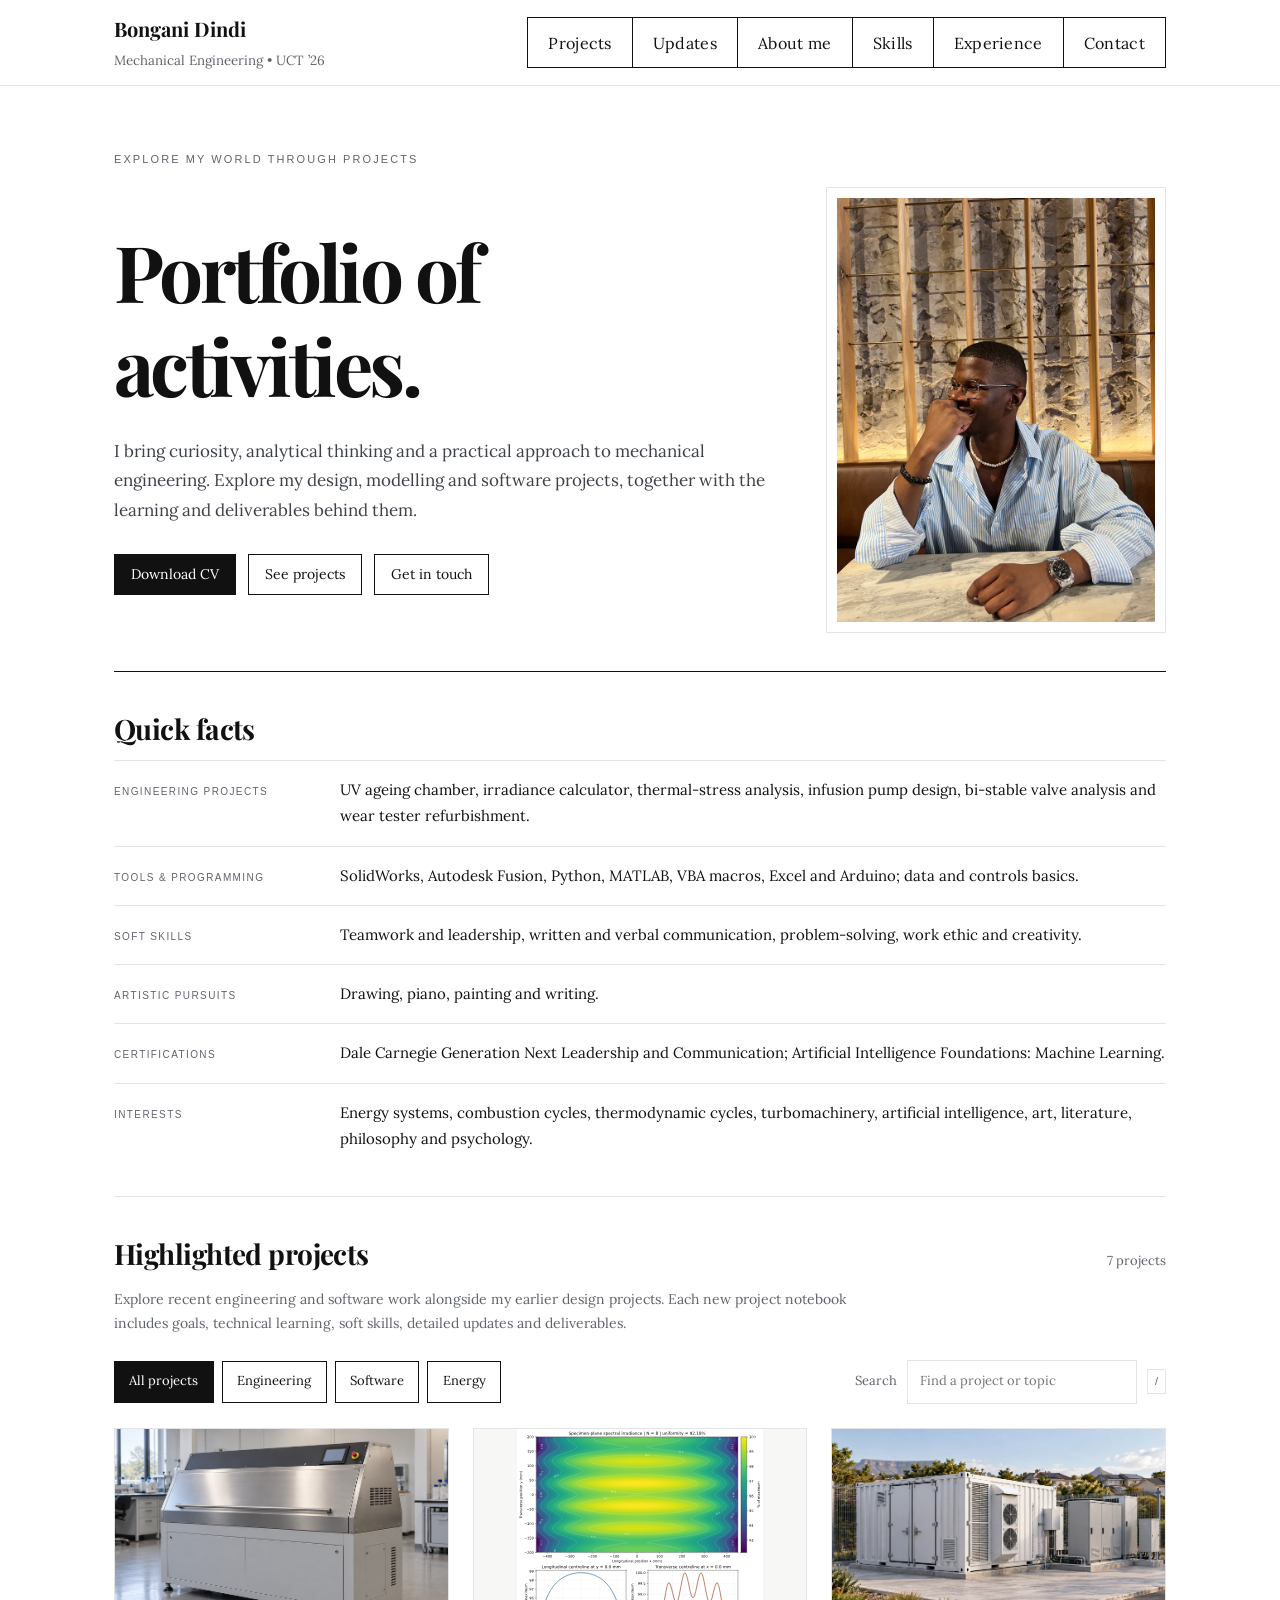
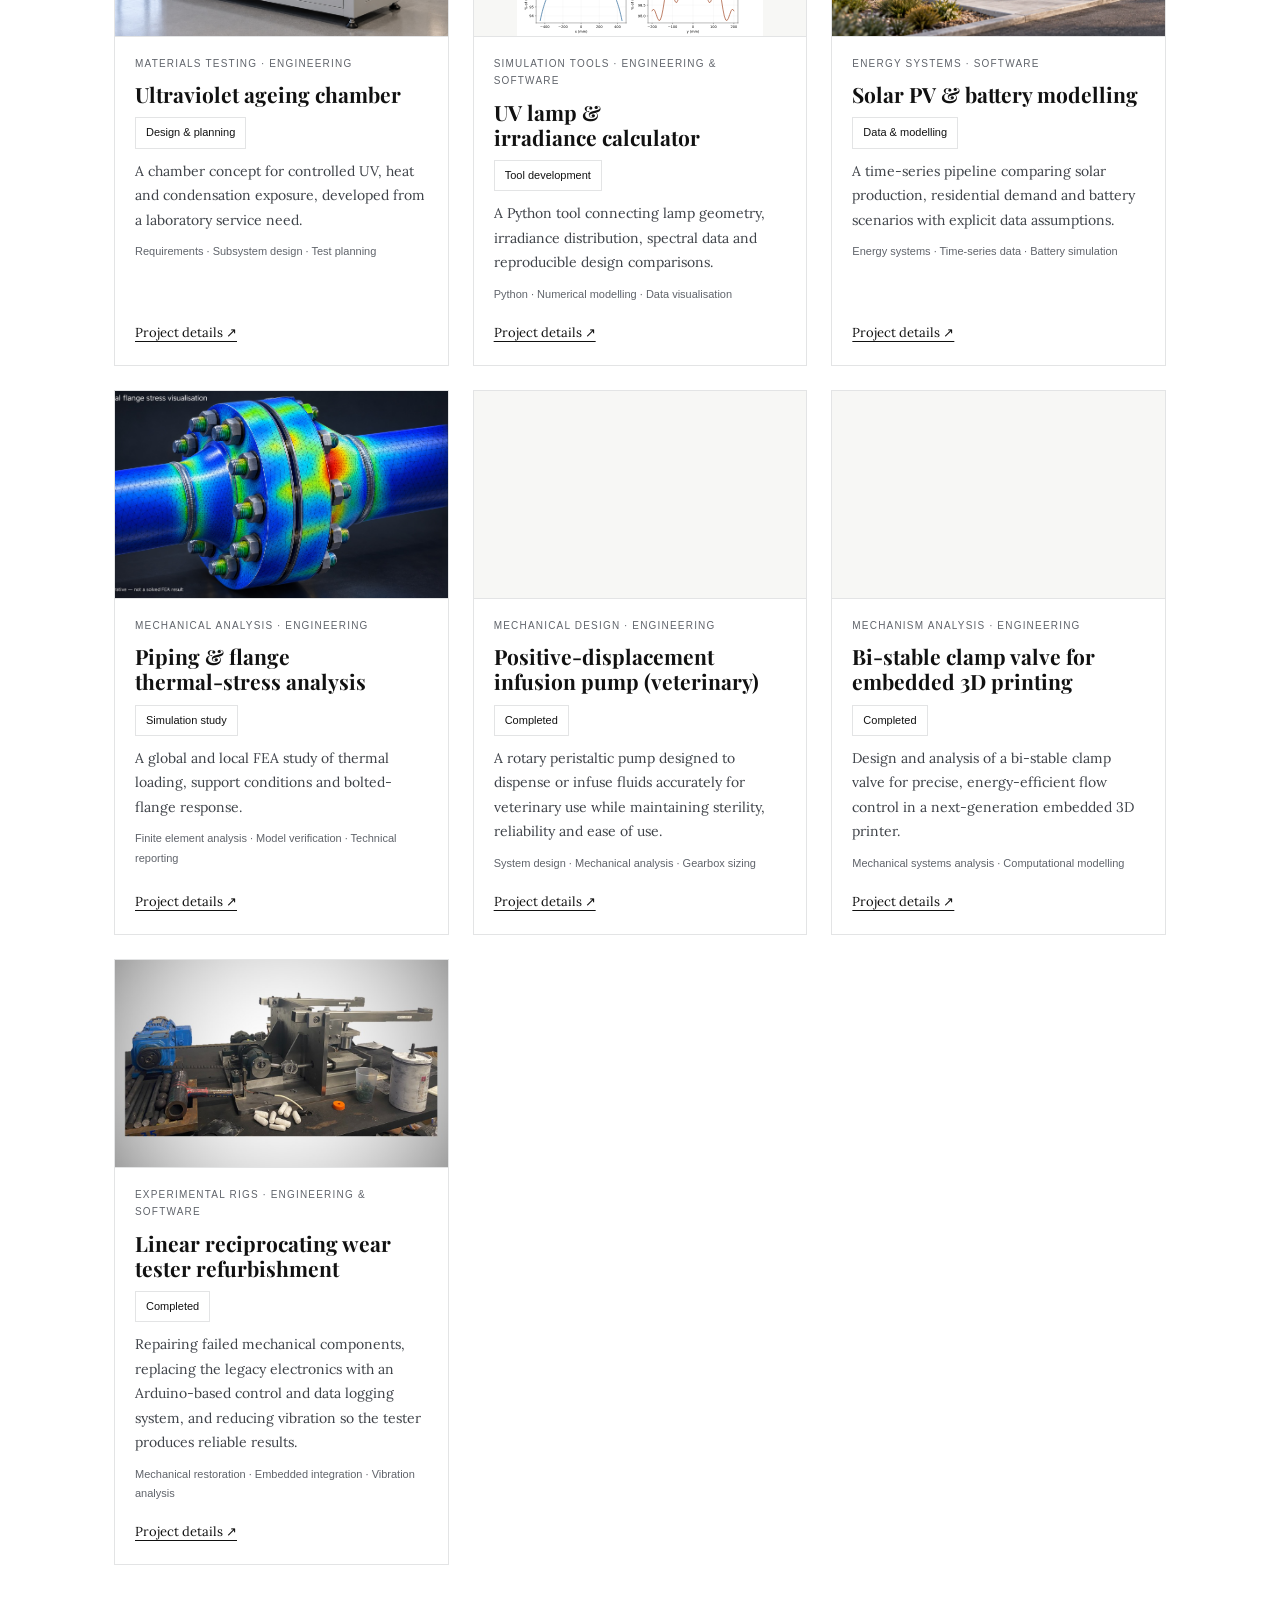
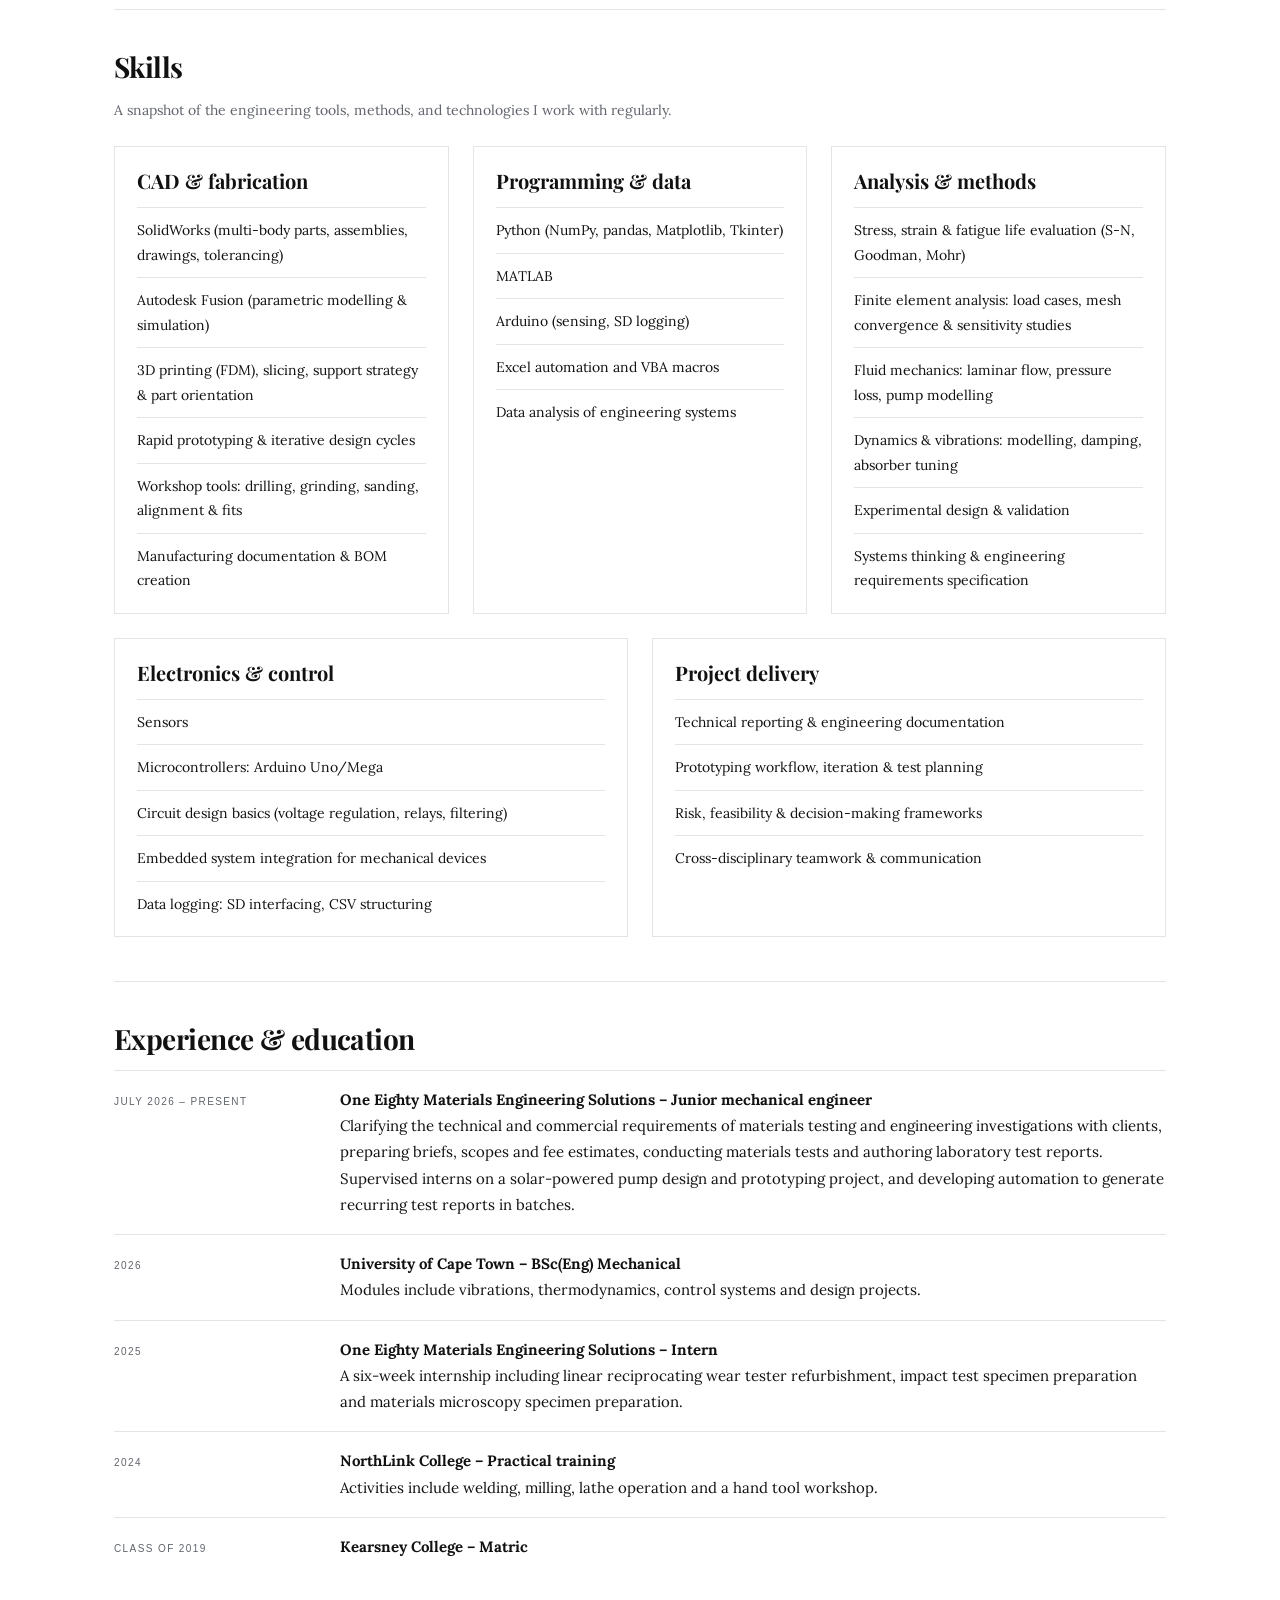
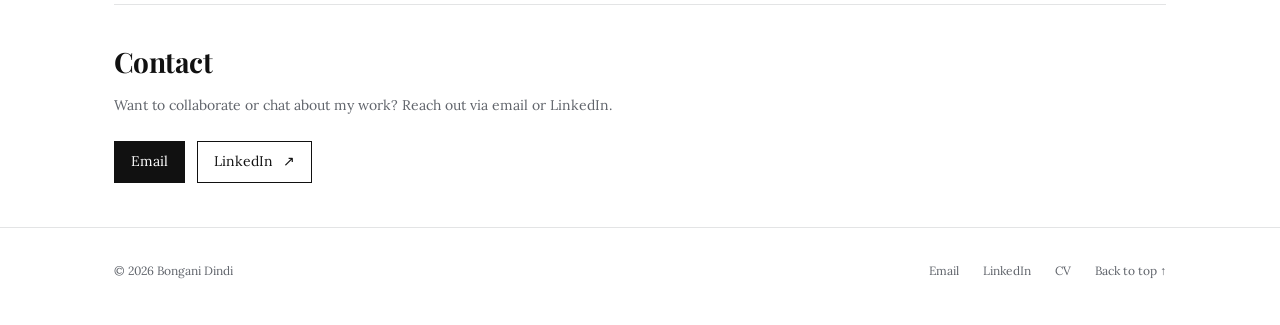
==== commit 93523a45: "Update expected graduation date in experience section" ====
--- a/index.html
+++ b/index.html
@@ -249,7 +249,7 @@
       <div class="section-heading"><h2 id="experience-title">Experience &amp; education</h2></div>
       <dl class="fact-list">
         <div><dt>July 2026 – present</dt><dd><strong>One Eighty Materials Engineering Solutions – Junior mechanical engineer</strong> Clarifying the technical and commercial requirements of materials testing and engineering investigations with clients, preparing briefs, scopes and fee estimates, conducting materials tests and authoring laboratory test reports. Supervised interns on a solar-powered pump design and prototyping project, and developing automation to generate recurring test reports in batches.</dd></div>
-        <div><dt>Expected December 2026</dt><dd><strong>University of Cape Town – BSc(Eng) Mechanical</strong> Modules include vibrations, thermodynamics, control systems and design projects.</dd></div>
+        <div><dt>2026</dt><dd><strong>University of Cape Town – BSc(Eng) Mechanical</strong> Modules include vibrations, thermodynamics, control systems and design projects.</dd></div>
         <div><dt>2025</dt><dd><strong>One Eighty Materials Engineering Solutions – Intern</strong> A six-week internship including linear reciprocating wear tester refurbishment, impact test specimen preparation and materials microscopy specimen preparation.</dd></div>
         <div><dt>2024</dt><dd><strong>NorthLink College – Practical training</strong> Activities include welding, milling, lathe operation and a hand tool workshop.</dd></div>
         <div><dt>Class of 2019</dt><dd><strong>Kearsney College – Matric</strong></dd></div>
